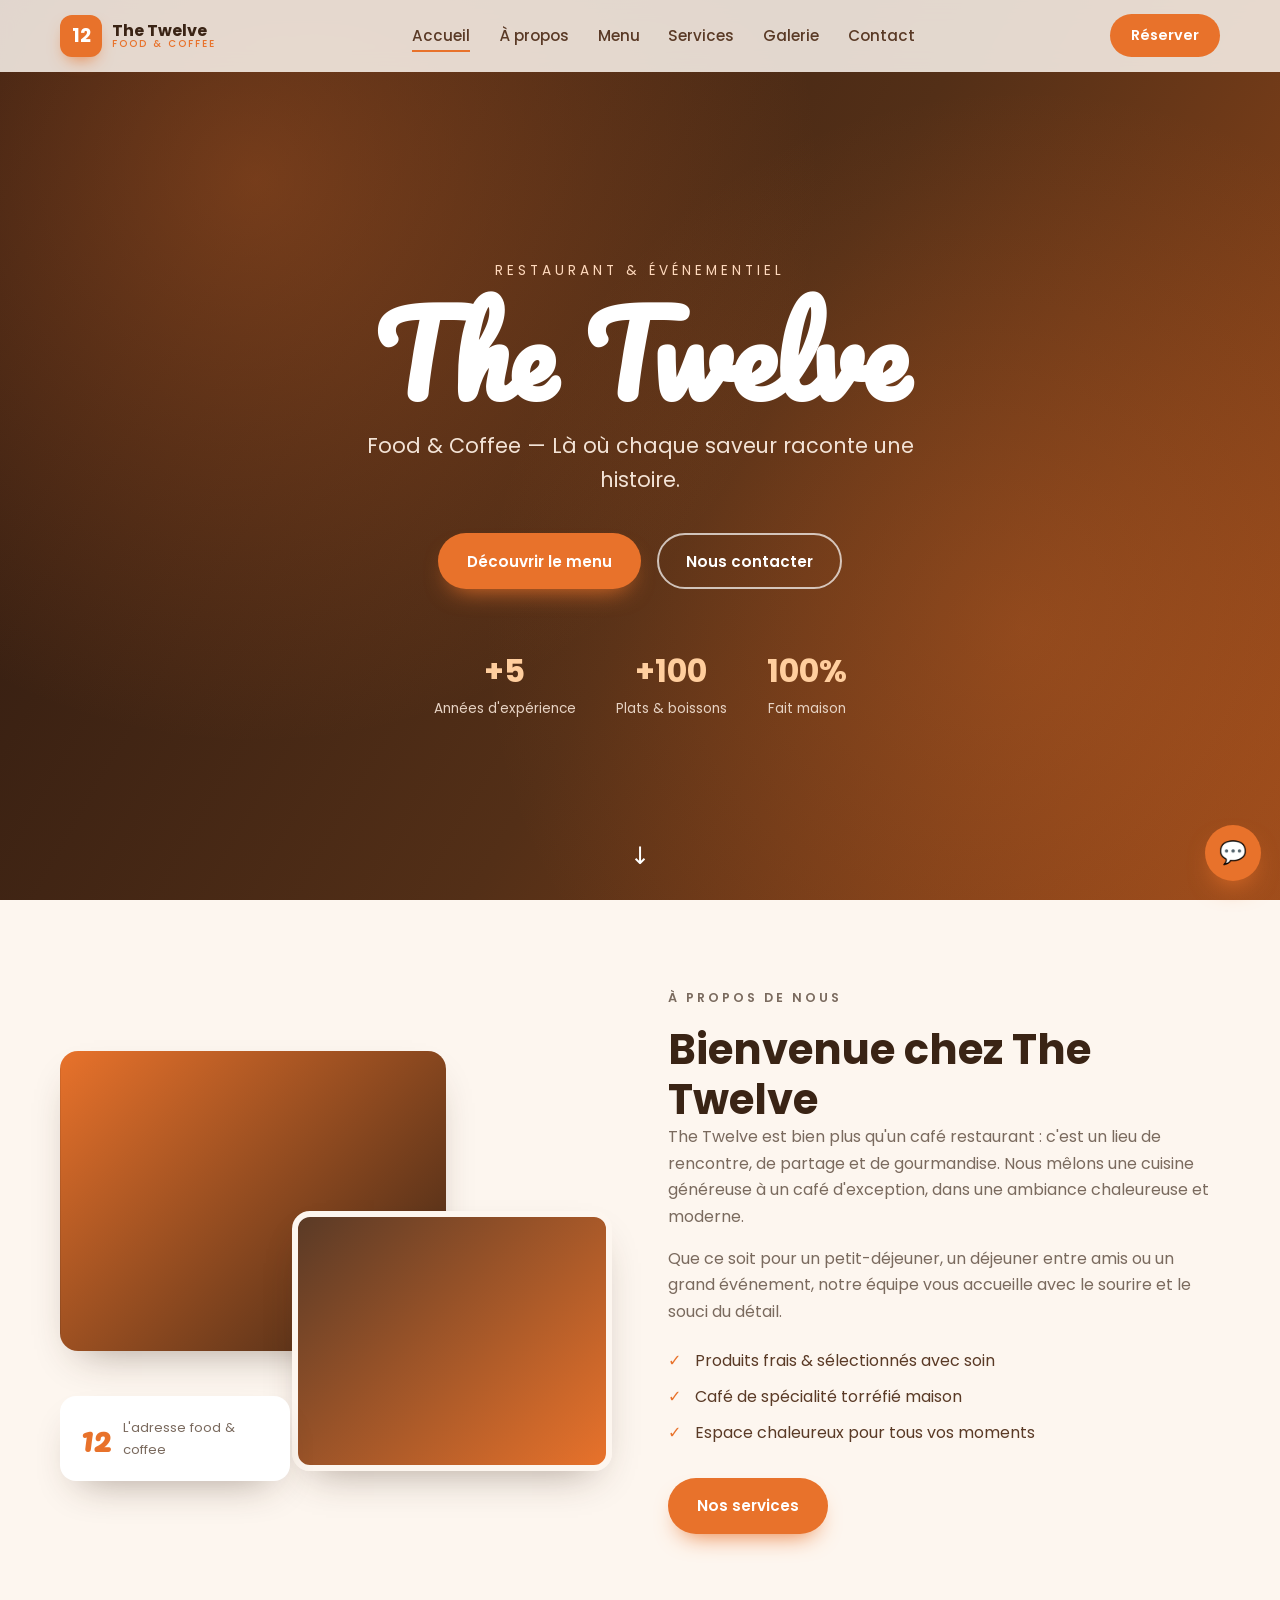
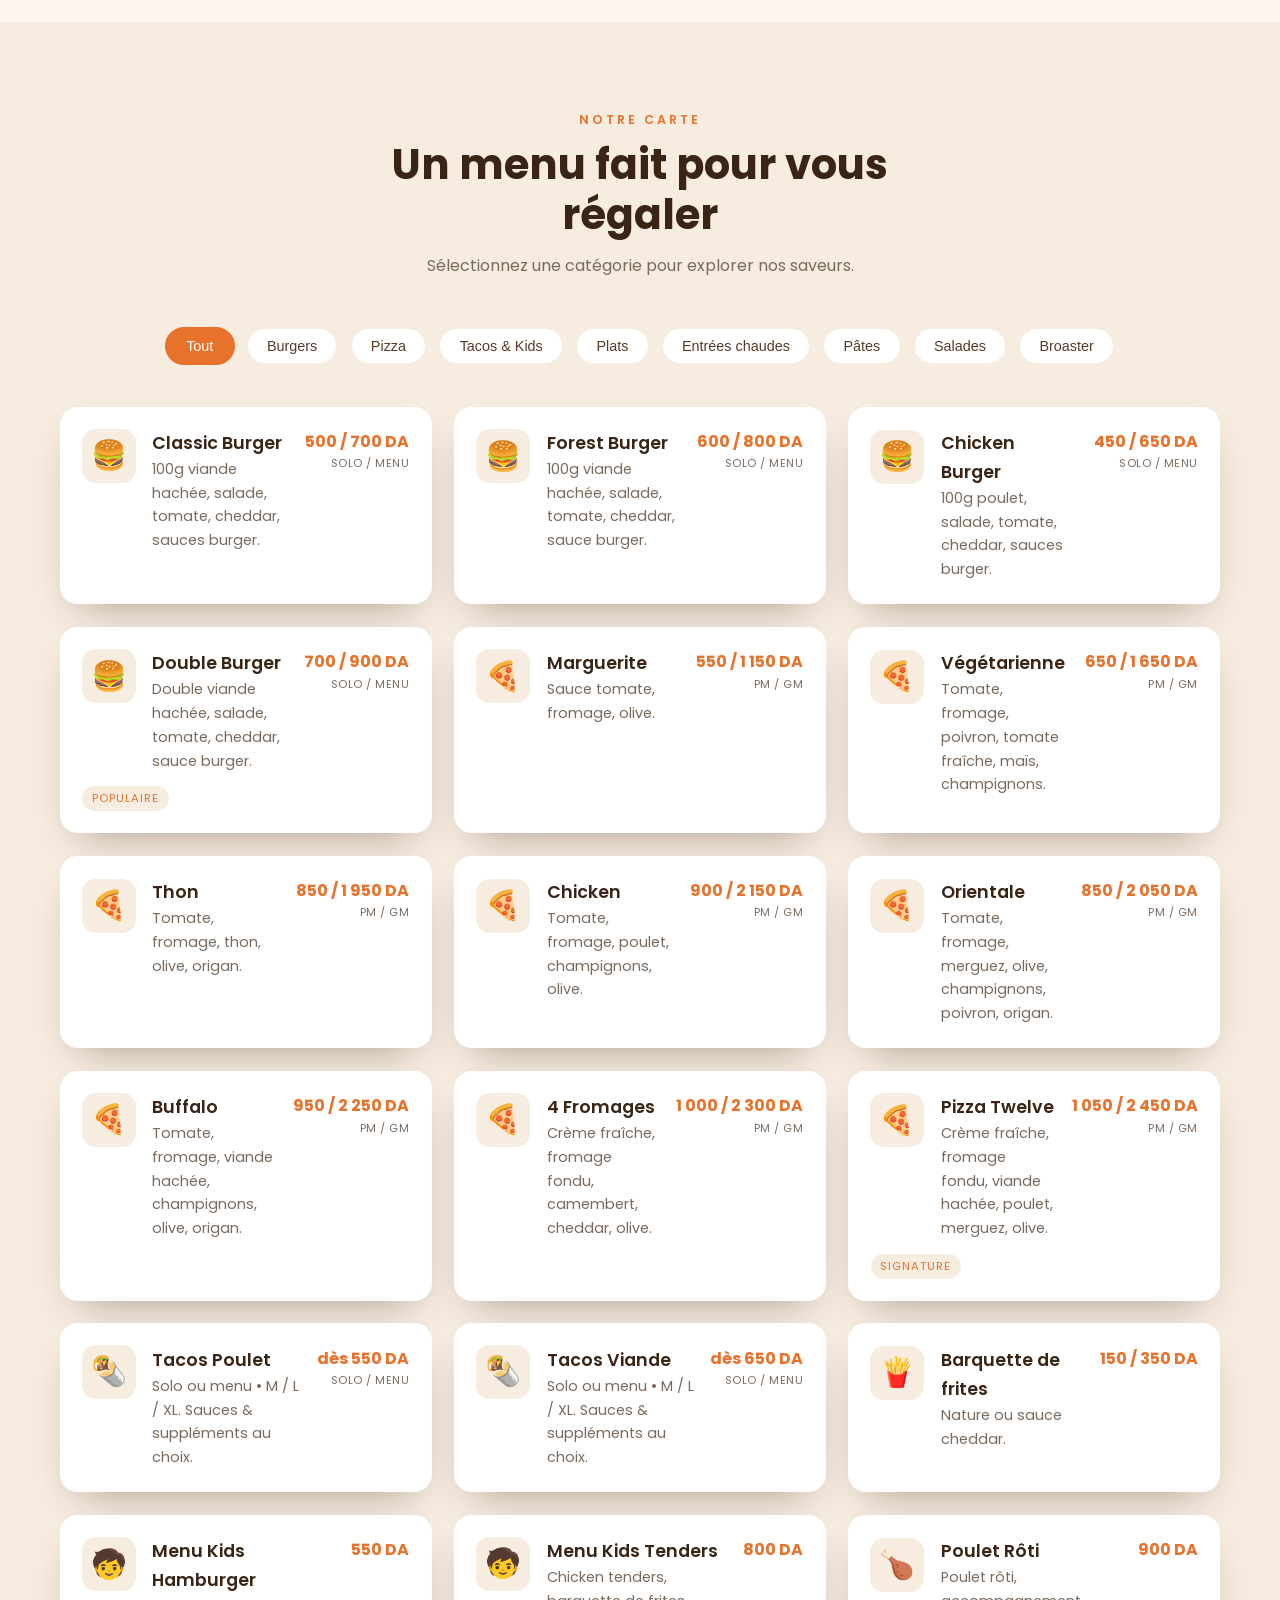
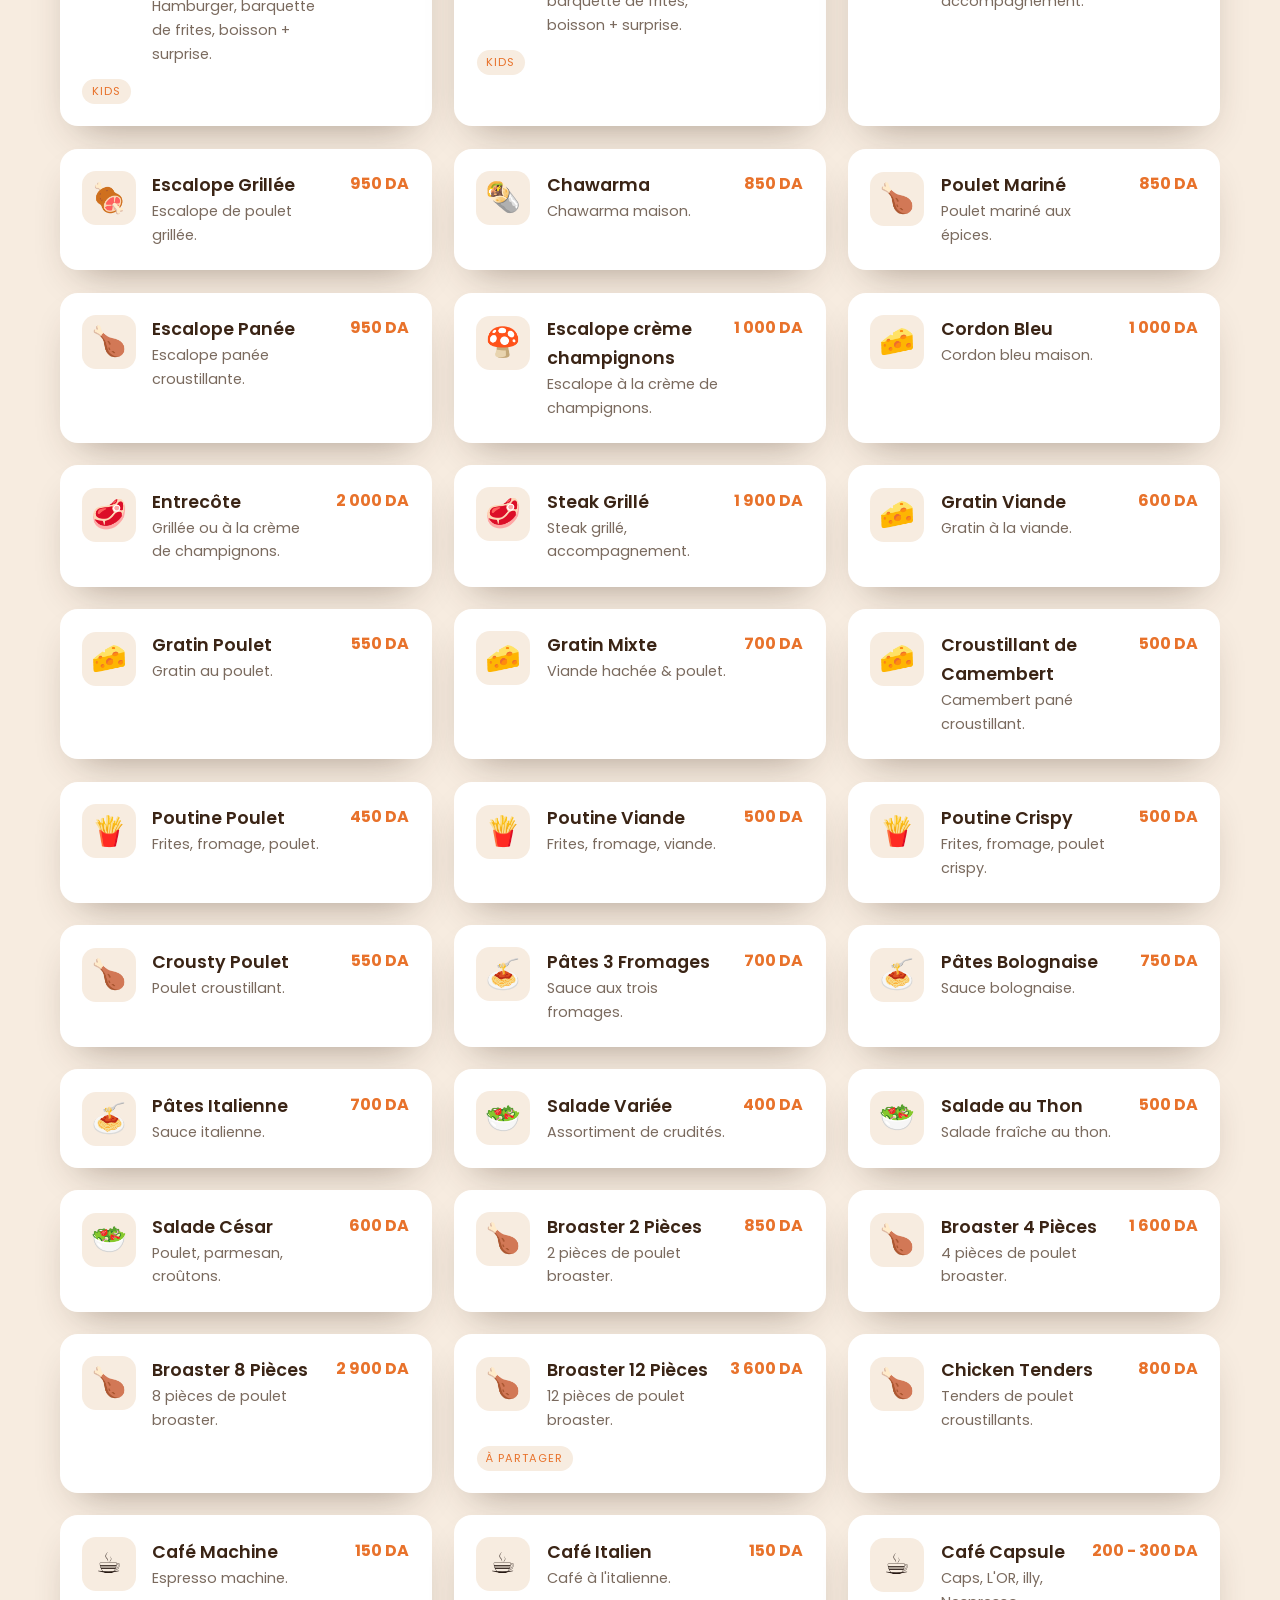
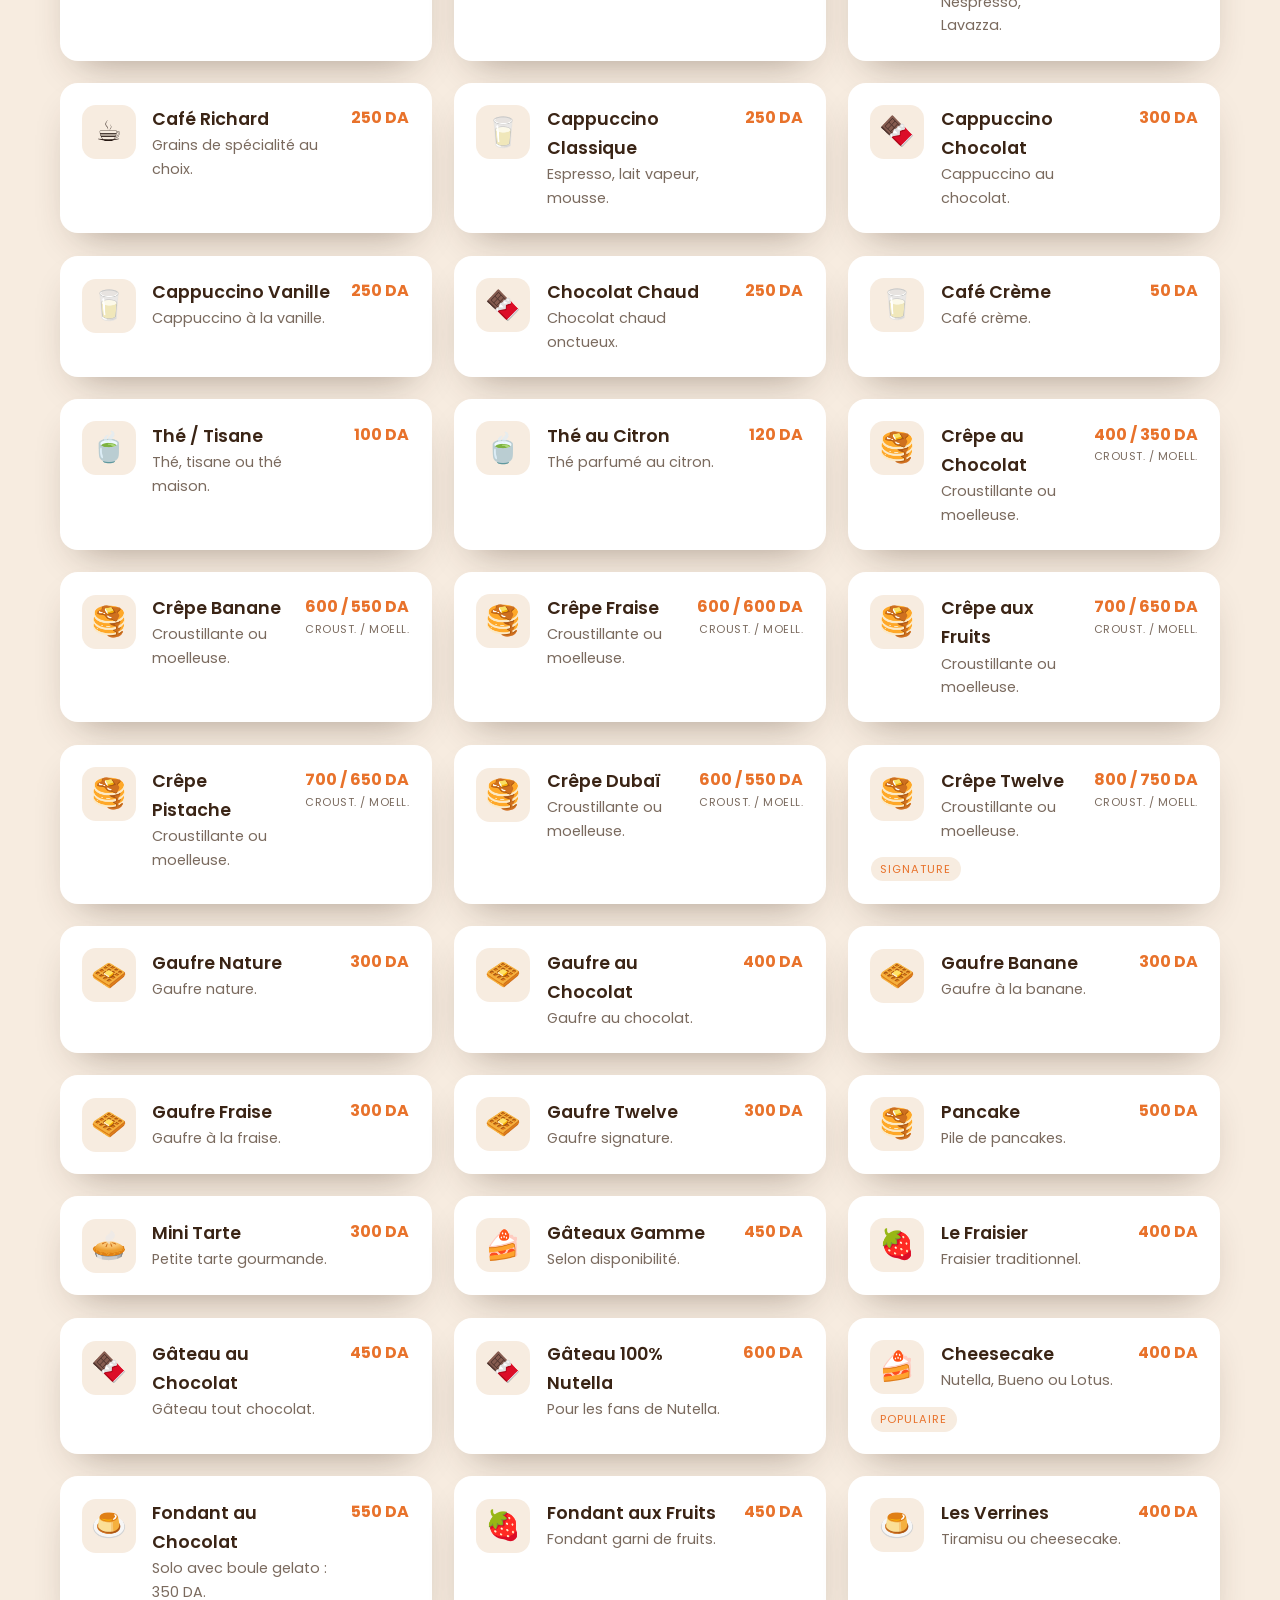
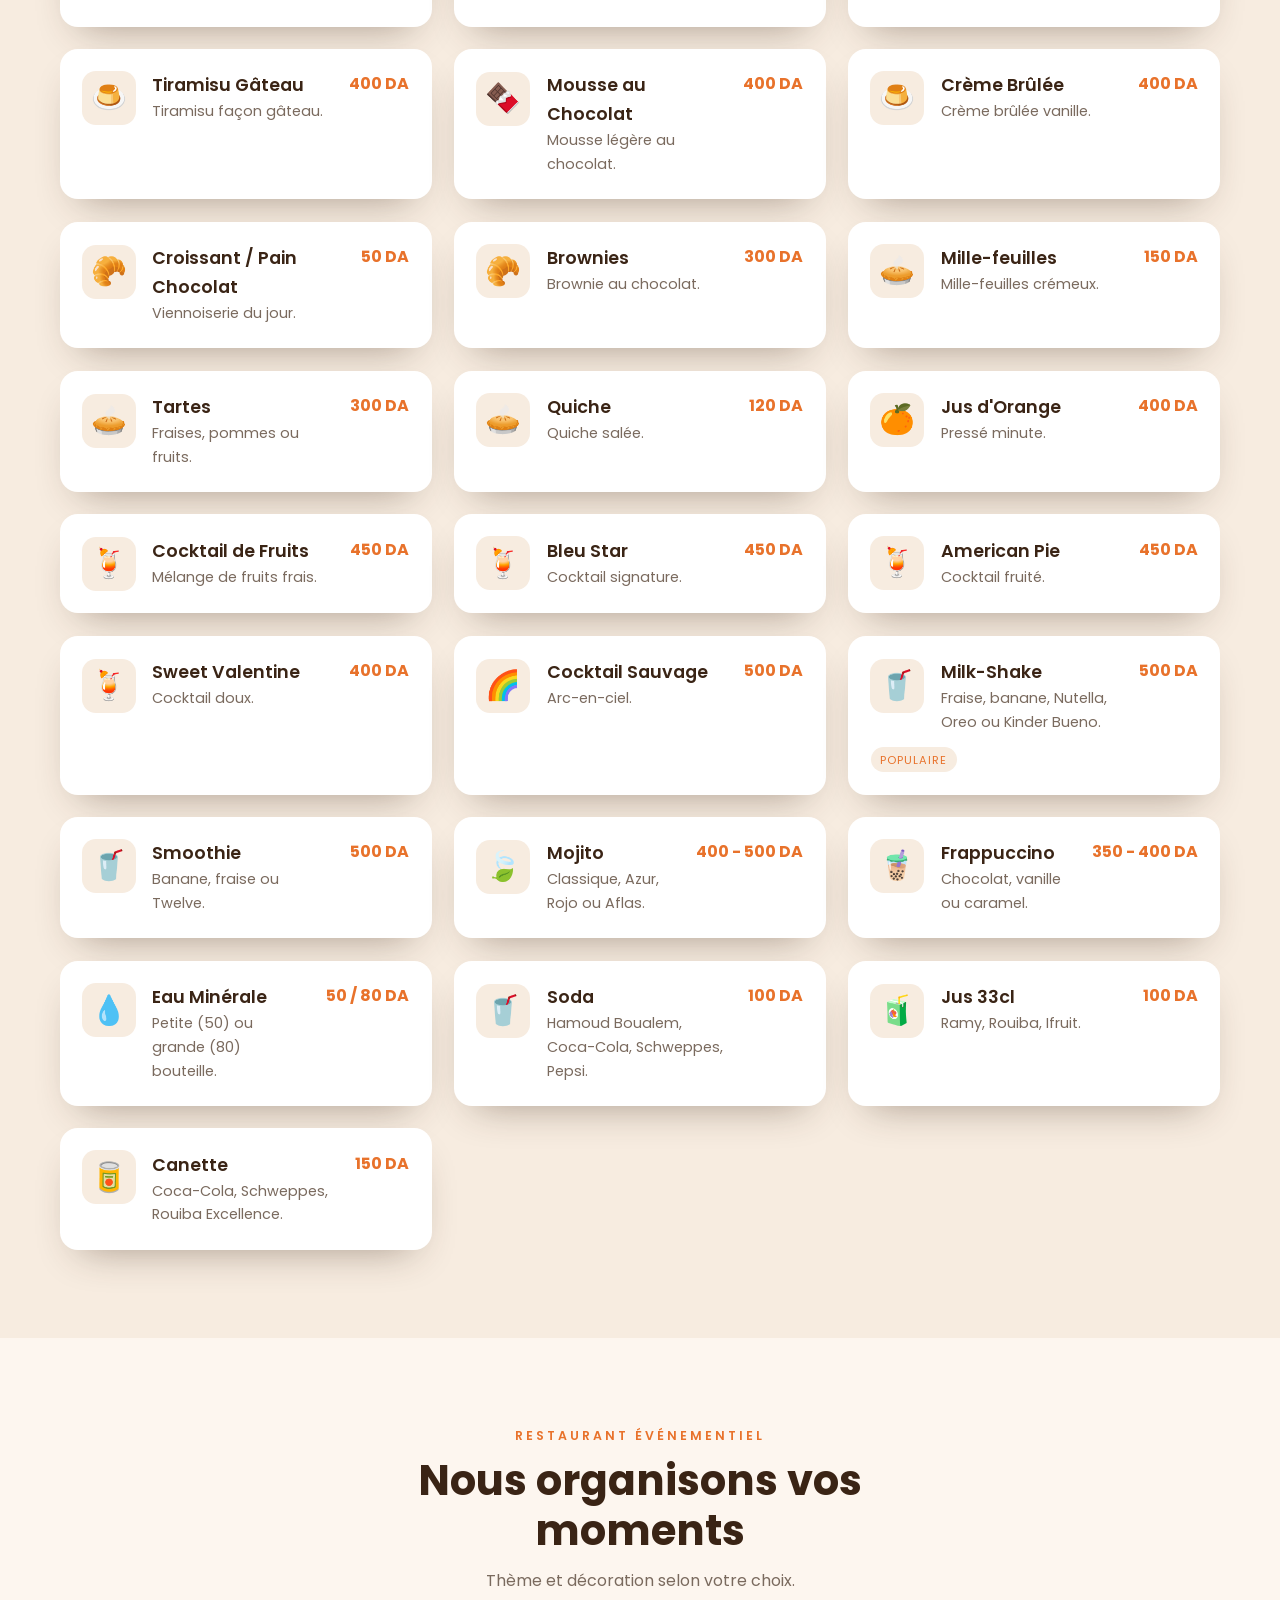
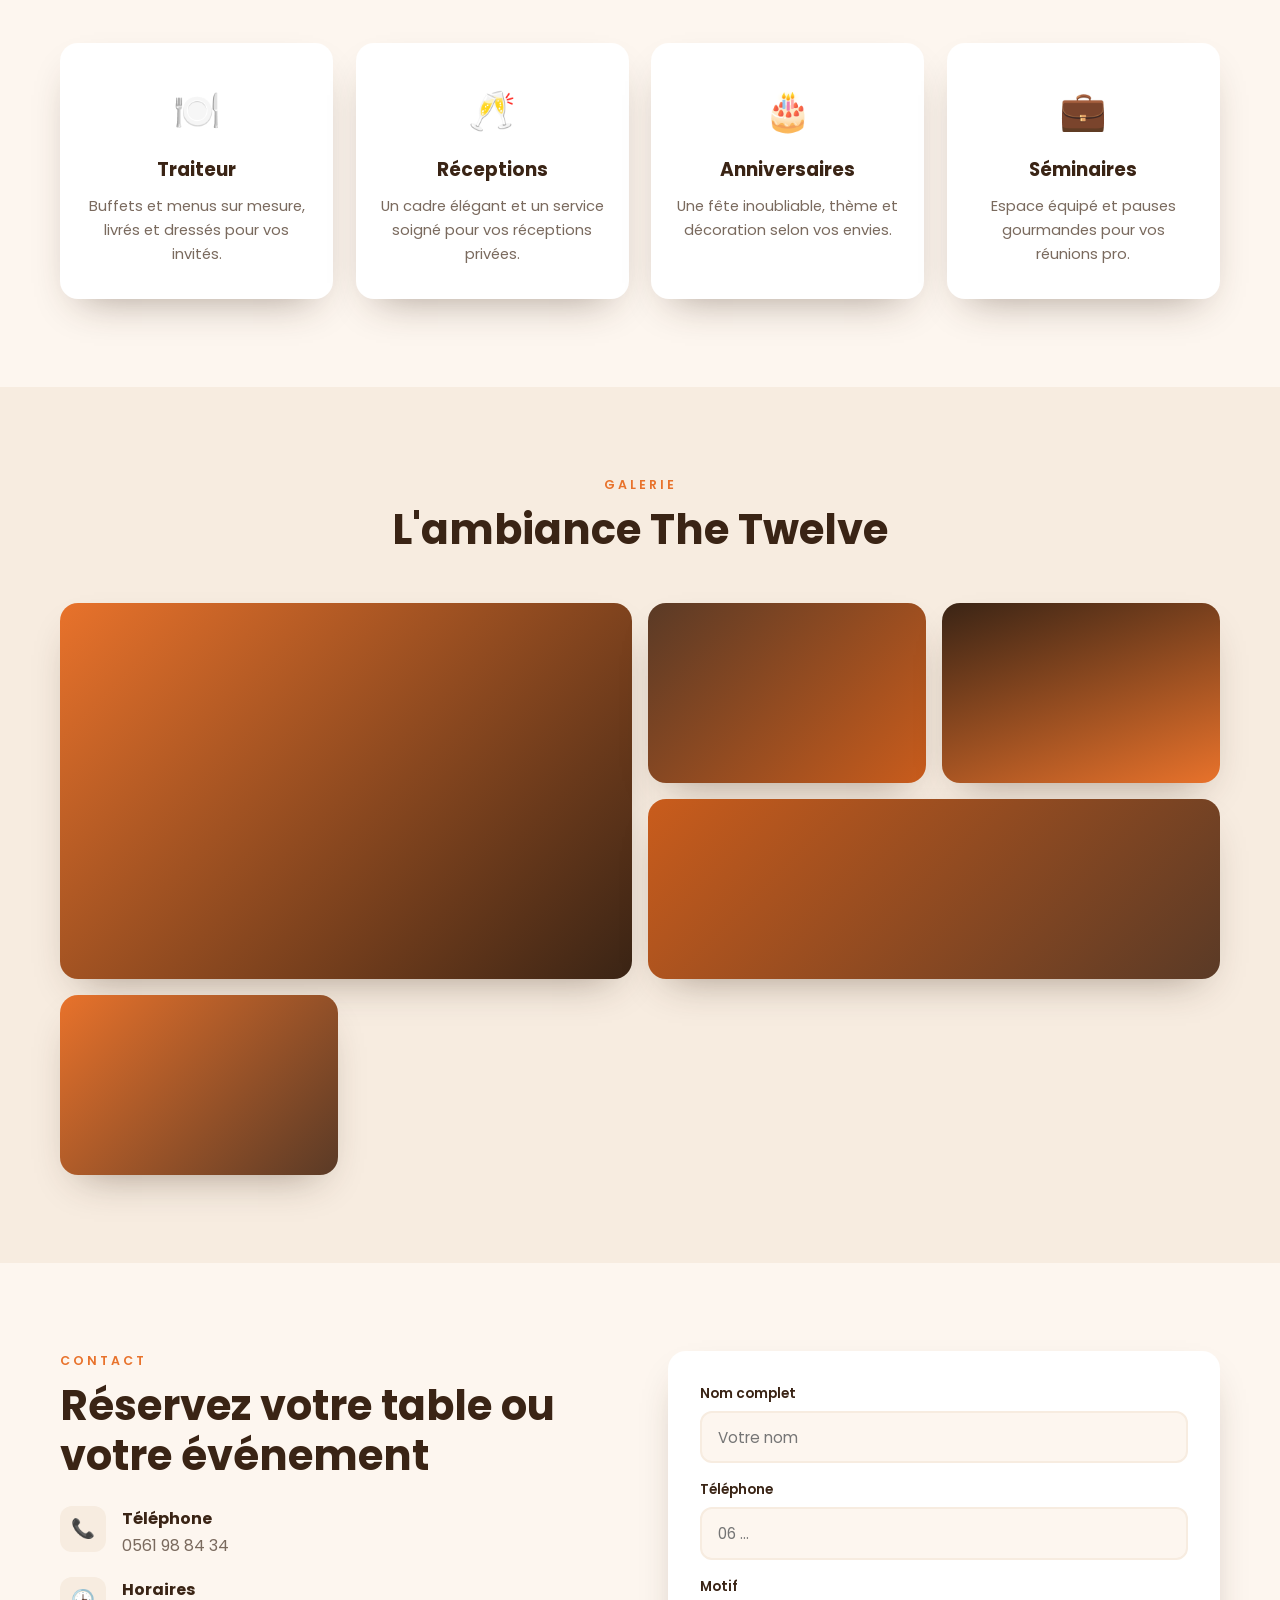
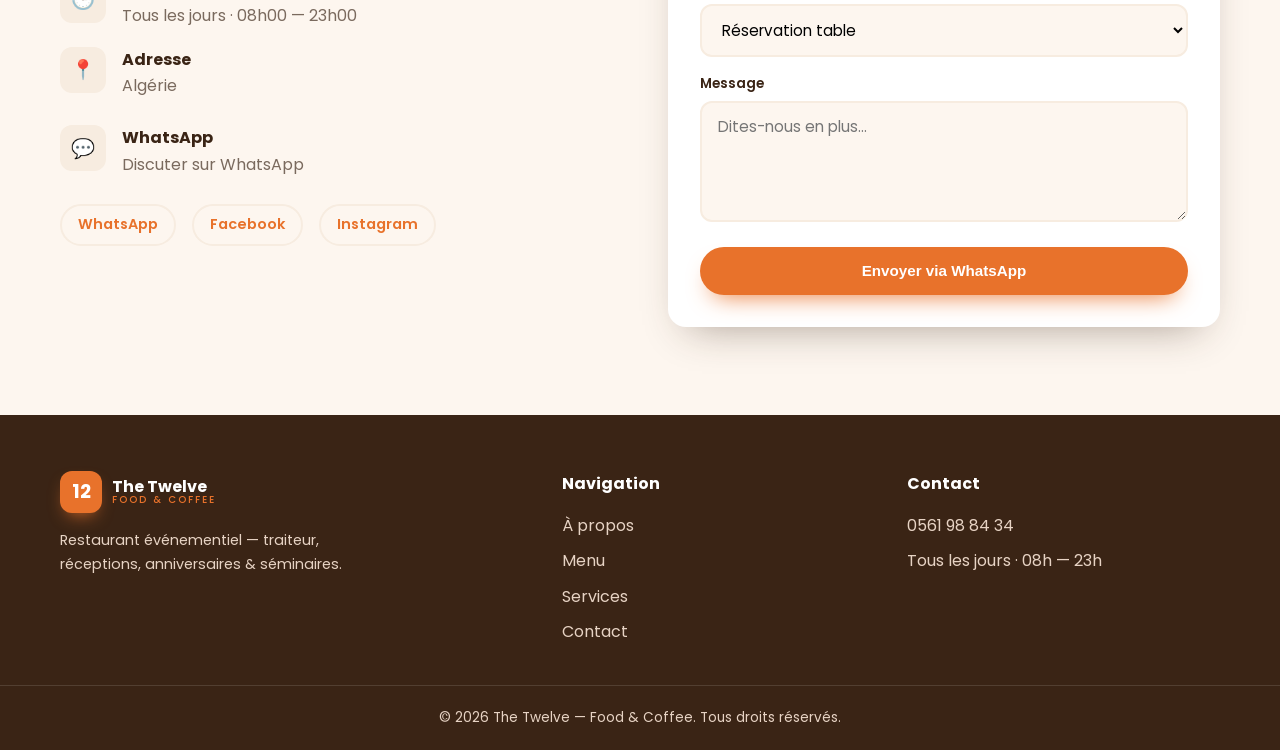
==== index.html @ d1de4dd1 "Replace placeholder menu with real The Twelve menu Full carte from menu photos: Burgers, Pizza (PM/G" ====
<!DOCTYPE html>
<html lang="fr">
<head>
  <meta charset="UTF-8" />
  <meta name="viewport" content="width=device-width, initial-scale=1.0" />
  <title>The Twelve — Food &amp; Coffee | Restaurant &amp; Événementiel</title>
  <meta name="description" content="The Twelve — Food & Coffee. Restaurant événementiel : traiteur, réceptions, anniversaires et séminaires. Réservez au 0561 98 84 34." />
  <link rel="preconnect" href="https://fonts.googleapis.com" />
  <link rel="preconnect" href="https://fonts.gstatic.com" crossorigin />
  <link href="https://fonts.googleapis.com/css2?family=Poppins:wght@300;400;500;600;700&family=Pacifico&display=swap" rel="stylesheet" />
  <link rel="stylesheet" href="styles.css" />
</head>
<body>
  <!-- ===== Header / Navigation ===== -->
  <header class="header" id="header">
    <nav class="nav container">
      <a href="#accueil" class="brand">
        <span class="brand__mark">12</span>
        <span class="brand__text">The Twelve<small>Food &amp; Coffee</small></span>
      </a>

      <ul class="nav__menu" id="navMenu">
        <li><a href="#accueil" class="nav__link">Accueil</a></li>
        <li><a href="#apropos" class="nav__link">À propos</a></li>
        <li><a href="#menu" class="nav__link">Menu</a></li>
        <li><a href="#services" class="nav__link">Services</a></li>
        <li><a href="#galerie" class="nav__link">Galerie</a></li>
        <li><a href="#contact" class="nav__link">Contact</a></li>
      </ul>

      <a href="tel:+213561988434" class="nav__cta">Réserver</a>

      <button class="nav__toggle" id="navToggle" aria-label="Ouvrir le menu">
        <span></span><span></span><span></span>
      </button>
    </nav>
  </header>

  <!-- ===== Hero ===== -->
  <section class="hero" id="accueil">
    <div class="hero__overlay"></div>
    <div class="hero__content container">
      <p class="hero__eyebrow">Restaurant &amp; Événementiel</p>
      <h1 class="hero__title">The Twelve</h1>
      <p class="hero__subtitle">Food &amp; Coffee — Là où chaque saveur raconte une histoire.</p>
      <div class="hero__actions">
        <a href="#menu" class="btn btn--primary">Découvrir le menu</a>
        <a href="#contact" class="btn btn--ghost">Nous contacter</a>
      </div>
      <ul class="hero__stats">
        <li><strong>+5</strong><span>Années d'expérience</span></li>
        <li><strong>+100</strong><span>Plats &amp; boissons</span></li>
        <li><strong>100%</strong><span>Fait maison</span></li>
      </ul>
    </div>
    <a href="#apropos" class="hero__scroll" aria-label="Défiler vers le bas">↓</a>
  </section>

  <!-- ===== About ===== -->
  <section class="about section" id="apropos">
    <div class="container about__grid">
      <div class="about__media">
        <div class="about__img about__img--1"></div>
        <div class="about__img about__img--2"></div>
        <div class="about__badge">
          <strong>12</strong>
          <span>L'adresse food &amp; coffee</span>
        </div>
      </div>
      <div class="about__text">
        <p class="section__eyebrow">À propos de nous</p>
        <h2 class="section__title">Bienvenue chez The Twelve</h2>
        <p>
          The Twelve est bien plus qu'un café restaurant : c'est un lieu de
          rencontre, de partage et de gourmandise. Nous mêlons une cuisine
          généreuse à un café d'exception, dans une ambiance chaleureuse et
          moderne.
        </p>
        <p>
          Que ce soit pour un petit-déjeuner, un déjeuner entre amis ou un grand
          événement, notre équipe vous accueille avec le sourire et le souci du
          détail.
        </p>
        <ul class="about__list">
          <li>Produits frais &amp; sélectionnés avec soin</li>
          <li>Café de spécialité torréfié maison</li>
          <li>Espace chaleureux pour tous vos moments</li>
        </ul>
        <a href="#services" class="btn btn--primary">Nos services</a>
      </div>
    </div>
  </section>

  <!-- ===== Menu ===== -->
  <section class="menu section section--alt" id="menu">
    <div class="container">
      <div class="section__head">
        <p class="section__eyebrow">Notre carte</p>
        <h2 class="section__title">Un menu fait pour vous régaler</h2>
        <p class="section__lead">Sélectionnez une catégorie pour explorer nos saveurs.</p>
      </div>

      <div class="menu__filters" id="menuFilters">
        <button class="chip is-active" data-filter="all">Tout</button>
        <button class="chip" data-filter="burgers">Burgers</button>
        <button class="chip" data-filter="pizza">Pizza</button>
        <button class="chip" data-filter="tacos">Tacos &amp; Kids</button>
        <button class="chip" data-filter="plats">Plats</button>
        <button class="chip" data-filter="entrees">Entrées chaudes</button>
        <button class="chip" data-filter="pates">Pâtes</button>
        <button class="chip" data-filter="salades">Salades</button>
        <button class="chip" data-filter="broaster">Broaster</button>
      </div>

      <div class="menu__grid" id="menuGrid"><!-- injected by script.js --></div>
    </div>
  </section>

  <!-- ===== Services / Événementiel ===== -->
  <section class="services section" id="services">
    <div class="container">
      <div class="section__head">
        <p class="section__eyebrow">Restaurant événementiel</p>
        <h2 class="section__title">Nous organisons vos moments</h2>
        <p class="section__lead">Thème et décoration selon votre choix.</p>
      </div>

      <div class="services__grid">
        <article class="service">
          <div class="service__icon">🍽️</div>
          <h3>Traiteur</h3>
          <p>Buffets et menus sur mesure, livrés et dressés pour vos invités.</p>
        </article>
        <article class="service">
          <div class="service__icon">🥂</div>
          <h3>Réceptions</h3>
          <p>Un cadre élégant et un service soigné pour vos réceptions privées.</p>
        </article>
        <article class="service">
          <div class="service__icon">🎂</div>
          <h3>Anniversaires</h3>
          <p>Une fête inoubliable, thème et décoration selon vos envies.</p>
        </article>
        <article class="service">
          <div class="service__icon">💼</div>
          <h3>Séminaires</h3>
          <p>Espace équipé et pauses gourmandes pour vos réunions pro.</p>
        </article>
      </div>
    </div>
  </section>

  <!-- ===== Gallery ===== -->
  <section class="gallery section section--alt" id="galerie">
    <div class="container">
      <div class="section__head">
        <p class="section__eyebrow">Galerie</p>
        <h2 class="section__title">L'ambiance The Twelve</h2>
      </div>
      <div class="gallery__grid">
        <div class="gallery__item gallery__item--a"></div>
        <div class="gallery__item gallery__item--b"></div>
        <div class="gallery__item gallery__item--c"></div>
        <div class="gallery__item gallery__item--d"></div>
        <div class="gallery__item gallery__item--e"></div>
      </div>
    </div>
  </section>

  <!-- ===== Contact ===== -->
  <section class="contact section" id="contact">
    <div class="container contact__grid">
      <div class="contact__info">
        <p class="section__eyebrow">Contact</p>
        <h2 class="section__title">Réservez votre table ou votre événement</h2>
        <ul class="contact__list">
          <li>
            <span class="contact__ic">📞</span>
            <div><strong>Téléphone</strong><a href="tel:+213561988434">0561 98 84 34</a></div>
          </li>
          <li>
            <span class="contact__ic">🕒</span>
            <div><strong>Horaires</strong><span>Tous les jours · 08h00 — 23h00</span></div>
          </li>
          <li>
            <span class="contact__ic">📍</span>
            <div><strong>Adresse</strong><span>Algérie</span></div>
          </li>
        </ul>
        <ul class="contact__list">
          <li>
            <span class="contact__ic">💬</span>
            <div><strong>WhatsApp</strong><a href="https://wa.me/213561988434" target="_blank" rel="noopener">Discuter sur WhatsApp</a></div>
          </li>
        </ul>
        <div class="contact__socials">
          <a href="https://wa.me/213561988434" target="_blank" rel="noopener" aria-label="WhatsApp">WhatsApp</a>
          <a href="#" aria-label="Facebook">Facebook</a>
          <a href="#" aria-label="Instagram">Instagram</a>
        </div>
      </div>

      <form class="contact__form" id="contactForm" novalidate>
        <div class="field">
          <label for="name">Nom complet</label>
          <input type="text" id="name" name="name" placeholder="Votre nom" required />
        </div>
        <div class="field">
          <label for="phone">Téléphone</label>
          <input type="tel" id="phone" name="phone" placeholder="06 ..." required />
        </div>
        <div class="field">
          <label for="reason">Motif</label>
          <select id="reason" name="reason">
            <option>Réservation table</option>
            <option>Traiteur</option>
            <option>Réception</option>
            <option>Anniversaire</option>
            <option>Séminaire</option>
          </select>
        </div>
        <div class="field">
          <label for="message">Message</label>
          <textarea id="message" name="message" rows="4" placeholder="Dites-nous en plus..."></textarea>
        </div>
        <button type="submit" class="btn btn--primary btn--block">Envoyer via WhatsApp</button>
        <p class="form__note" id="formNote" hidden>Ouverture de WhatsApp… envoyez le message pour finaliser votre demande. ✅</p>
      </form>
    </div>
  </section>

  <!-- ===== Footer ===== -->
  <footer class="footer">
    <div class="container footer__grid">
      <div>
        <a href="#accueil" class="brand brand--light">
          <span class="brand__mark">12</span>
          <span class="brand__text">The Twelve<small>Food &amp; Coffee</small></span>
        </a>
        <p class="footer__about">Restaurant événementiel — traiteur, réceptions, anniversaires &amp; séminaires.</p>
      </div>
      <div>
        <h4>Navigation</h4>
        <ul>
          <li><a href="#apropos">À propos</a></li>
          <li><a href="#menu">Menu</a></li>
          <li><a href="#services">Services</a></li>
          <li><a href="#contact">Contact</a></li>
        </ul>
      </div>
      <div>
        <h4>Contact</h4>
        <ul>
          <li><a href="tel:+213561988434">0561 98 84 34</a></li>
          <li>Tous les jours · 08h — 23h</li>
        </ul>
      </div>
    </div>
    <div class="footer__bottom">
      <p>© <span id="year"></span> The Twelve — Food &amp; Coffee. Tous droits réservés.</p>
    </div>
  </footer>

  <a href="https://wa.me/213561988434" target="_blank" rel="noopener" class="fab" aria-label="Contacter The Twelve sur WhatsApp">💬</a>

  <script src="script.js"></script>
</body>
</html>
---- styles.css ----
/* ===== Design tokens ===== */
:root {
  --orange: #e8722b;
  --orange-dark: #c95c1c;
  --coffee: #3a2415;
  --coffee-soft: #5a3a26;
  --cream: #fdf6ef;
  --cream-2: #f7ece0;
  --ink: #271913;
  --muted: #7a6a5e;
  --white: #ffffff;
  --shadow: 0 18px 40px -20px rgba(58, 36, 21, 0.45);
  --radius: 18px;
  --max: 1160px;
  --font: "Poppins", system-ui, sans-serif;
  --display: "Pacifico", cursive;
}

* { margin: 0; padding: 0; box-sizing: border-box; }

html { scroll-behavior: smooth; scroll-padding-top: 78px; }

body {
  font-family: var(--font);
  color: var(--ink);
  background: var(--cream);
  line-height: 1.65;
  -webkit-font-smoothing: antialiased;
}

img { max-width: 100%; display: block; }
a { text-decoration: none; color: inherit; }
ul { list-style: none; }

.container { width: min(100% - 2.4rem, var(--max)); margin-inline: auto; }

.section { padding: 5.5rem 0; }
.section--alt { background: var(--cream-2); }

.section__head { text-align: center; max-width: 640px; margin: 0 auto 3rem; }
.section__eyebrow {
  text-transform: uppercase;
  letter-spacing: 3px;
  font-size: .78rem;
  font-weight: 600;
  color: var(--orange);
  margin-bottom: .6rem;
}
.section__title { font-size: clamp(1.7rem, 4vw, 2.6rem); color: var(--coffee); line-height: 1.2; }
.section__lead { color: var(--muted); margin-top: .8rem; }

/* ===== Buttons ===== */
.btn {
  display: inline-flex; align-items: center; justify-content: center;
  gap: .5rem; padding: .85rem 1.7rem; border-radius: 999px;
  font-weight: 600; font-size: .95rem; cursor: pointer;
  border: 2px solid transparent; transition: .25s ease;
}
.btn--primary { background: var(--orange); color: #fff; box-shadow: 0 12px 24px -12px var(--orange); }
.btn--primary:hover { background: var(--orange-dark); transform: translateY(-2px); }
.btn--ghost { border-color: rgba(255,255,255,.7); color: #fff; }
.btn--ghost:hover { background: rgba(255,255,255,.15); }
.btn--block { width: 100%; }

/* ===== Brand ===== */
.brand { display: inline-flex; align-items: center; gap: .65rem; font-weight: 700; }
.brand__mark {
  width: 42px; height: 42px; border-radius: 12px;
  background: var(--orange); color: #fff;
  display: grid; place-items: center; font-size: 1.2rem; font-weight: 700;
  box-shadow: 0 8px 18px -8px var(--orange);
}
.brand__text { display: flex; flex-direction: column; line-height: 1; color: var(--coffee); }
.brand__text small { font-size: .62rem; font-weight: 500; letter-spacing: 2px; text-transform: uppercase; color: var(--orange); }
.brand--light .brand__text { color: #fff; }

/* ===== Header ===== */
.header {
  position: fixed; inset: 0 0 auto 0; z-index: 100;
  background: rgba(253, 246, 239, .85);
  backdrop-filter: blur(10px);
  transition: box-shadow .3s, padding .3s;
}
.header.is-scrolled { box-shadow: 0 6px 24px -16px rgba(0,0,0,.4); }
.nav { display: flex; align-items: center; justify-content: space-between; padding: .9rem 0; }
.nav__menu { display: flex; gap: 1.8rem; }
.nav__link { font-weight: 500; font-size: .95rem; color: var(--coffee-soft); position: relative; padding: .25rem 0; }
.nav__link::after {
  content: ""; position: absolute; left: 0; bottom: -2px; width: 0; height: 2px;
  background: var(--orange); transition: width .25s;
}
.nav__link:hover::after, .nav__link.is-active::after { width: 100%; }
.nav__cta {
  background: var(--orange); color: #fff; padding: .6rem 1.3rem; border-radius: 999px;
  font-weight: 600; font-size: .9rem; transition: .25s;
}
.nav__cta:hover { background: var(--orange-dark); transform: translateY(-2px); }
.nav__toggle { display: none; background: none; border: 0; cursor: pointer; flex-direction: column; gap: 5px; padding: 6px; }
.nav__toggle span { width: 26px; height: 2.5px; background: var(--coffee); border-radius: 2px; transition: .3s; }

/* ===== Hero ===== */
.hero {
  position: relative; min-height: 100vh; display: grid; align-items: center;
  color: #fff; text-align: center;
  background: linear-gradient(120deg, #2a1810 0%, #532f17 55%, var(--orange-dark) 130%);
  overflow: hidden;
}
.hero__overlay {
  position: absolute; inset: 0;
  background:
    radial-gradient(circle at 20% 20%, rgba(232,114,43,.35), transparent 45%),
    radial-gradient(circle at 80% 70%, rgba(232,114,43,.25), transparent 45%);
}
.hero__content { position: relative; padding-top: 5rem; }
.hero__eyebrow { text-transform: uppercase; letter-spacing: 4px; font-size: .85rem; color: #ffd9bd; margin-bottom: 1rem; }
.hero__title { font-family: var(--display); font-size: clamp(3rem, 11vw, 7rem); line-height: 1; }
.hero__subtitle { font-size: clamp(1rem, 2.5vw, 1.3rem); margin: 1.2rem auto 2.2rem; max-width: 600px; color: #f3e3d6; }
.hero__actions { display: flex; gap: 1rem; justify-content: center; flex-wrap: wrap; }
.hero__stats { display: flex; gap: 2.5rem; justify-content: center; flex-wrap: wrap; margin-top: 3.5rem; }
.hero__stats li { display: flex; flex-direction: column; }
.hero__stats strong { font-size: 2rem; color: #ffce9e; }
.hero__stats span { font-size: .85rem; color: #e7d3c4; }
.hero__scroll {
  position: absolute; bottom: 1.5rem; left: 50%; transform: translateX(-50%);
  font-size: 1.5rem; color: #fff; animation: bob 1.8s infinite;
}
@keyframes bob { 0%,100%{ transform: translate(-50%,0);} 50%{ transform: translate(-50%,8px);} }

/* ===== About ===== */
.about__grid { display: grid; grid-template-columns: 1fr 1fr; gap: 3.5rem; align-items: center; }
.about__media { position: relative; min-height: 420px; }
.about__img { position: absolute; border-radius: var(--radius); box-shadow: var(--shadow); background-size: cover; background-position: center; }
.about__img--1 {
  width: 70%; height: 300px; top: 0; left: 0;
  background-image: linear-gradient(135deg,#e8722b,#3a2415);
}
.about__img--2 {
  width: 58%; height: 260px; bottom: 0; right: 0; border: 6px solid var(--cream);
  background-image: linear-gradient(135deg,#5a3a26,#e8722b);
}
.about__badge {
  position: absolute; bottom: -10px; left: 0; background: #fff; padding: 1rem 1.3rem;
  border-radius: 16px; box-shadow: var(--shadow); display: flex; align-items: center; gap: .75rem; max-width: 230px;
}
.about__badge strong { font-size: 2rem; color: var(--orange); font-family: var(--display); }
.about__badge span { font-size: .82rem; color: var(--muted); }
.about__text p { color: var(--muted); margin-bottom: 1rem; }
.about__list { margin: 1.4rem 0 2rem; }
.about__list li { position: relative; padding-left: 1.7rem; margin-bottom: .6rem; color: var(--coffee-soft); }
.about__list li::before { content: "✓"; position: absolute; left: 0; color: var(--orange); font-weight: 700; }

/* ===== Menu ===== */
.menu__filters { display: flex; gap: .7rem; justify-content: center; flex-wrap: wrap; margin-bottom: 2.6rem; }
.chip {
  border: 2px solid var(--cream-2); background: #fff; color: var(--coffee-soft);
  padding: .55rem 1.2rem; border-radius: 999px; cursor: pointer; font-weight: 500; font-size: .9rem;
  transition: .2s;
}
.chip:hover { border-color: var(--orange); color: var(--orange); }
.chip.is-active { background: var(--orange); border-color: var(--orange); color: #fff; }

.menu__grid { display: grid; grid-template-columns: repeat(auto-fill, minmax(280px, 1fr)); gap: 1.4rem; }
.dish {
  background: #fff; border-radius: var(--radius); padding: 1.4rem; box-shadow: var(--shadow);
  display: flex; flex-direction: column; gap: .5rem; transition: transform .25s; animation: fadeUp .4s ease both;
}
.dish:hover { transform: translateY(-6px); }
.dish__top { display: flex; align-items: flex-start; justify-content: space-between; gap: 1rem; }
.dish__emoji {
  font-size: 1.8rem; width: 54px; height: 54px; border-radius: 14px;
  background: var(--cream-2); display: grid; place-items: center; flex-shrink: 0;
}
.dish__body { flex: 1; }
.dish__name { font-size: 1.1rem; color: var(--coffee); font-weight: 600; }
.dish__pricing { display: flex; flex-direction: column; align-items: flex-end; text-align: right; }
.dish__price { color: var(--orange); font-weight: 700; white-space: nowrap; }
.dish__pnote { font-size: .68rem; color: var(--muted); white-space: nowrap; text-transform: uppercase; letter-spacing: .5px; }
.dish__desc { color: var(--muted); font-size: .9rem; }
.dish__tag {
  align-self: flex-start; margin-top: .3rem; font-size: .7rem; text-transform: uppercase;
  letter-spacing: 1px; color: var(--orange); background: var(--cream-2); padding: .2rem .6rem; border-radius: 999px;
}
@keyframes fadeUp { from { opacity: 0; transform: translateY(14px);} to { opacity: 1; transform: none; } }

/* ===== Services ===== */
.services__grid { display: grid; grid-template-columns: repeat(auto-fit, minmax(220px, 1fr)); gap: 1.4rem; }
.service {
  background: #fff; border-radius: var(--radius); padding: 2rem 1.5rem; text-align: center;
  box-shadow: var(--shadow); transition: .25s; border-top: 4px solid transparent;
}
.service:hover { transform: translateY(-6px); border-top-color: var(--orange); }
.service__icon { font-size: 2.4rem; margin-bottom: .8rem; }
.service h3 { color: var(--coffee); margin-bottom: .5rem; }
.service p { color: var(--muted); font-size: .92rem; }

/* ===== Gallery ===== */
.gallery__grid {
  display: grid; grid-template-columns: repeat(4, 1fr); grid-auto-rows: 180px; gap: 1rem;
}
.gallery__item { border-radius: var(--radius); background-size: cover; background-position: center; box-shadow: var(--shadow); transition: .3s; }
.gallery__item:hover { transform: scale(1.02); filter: brightness(1.05); }
.gallery__item--a { grid-column: span 2; grid-row: span 2; background-image: linear-gradient(135deg,#e8722b,#3a2415); }
.gallery__item--b { background-image: linear-gradient(135deg,#5a3a26,#c95c1c); }
.gallery__item--c { background-image: linear-gradient(160deg,#3a2415,#e8722b); }
.gallery__item--d { grid-column: span 2; background-image: linear-gradient(135deg,#c95c1c,#5a3a26); }
.gallery__item--e { background-image: linear-gradient(135deg,#e8722b,#5a3a26); }

/* ===== Contact ===== */
.contact__grid { display: grid; grid-template-columns: 1fr 1fr; gap: 3.5rem; align-items: start; }
.contact__list { margin: 1.6rem 0; display: grid; gap: 1.1rem; }
.contact__list li { display: flex; gap: 1rem; align-items: flex-start; }
.contact__ic {
  width: 46px; height: 46px; border-radius: 12px; background: var(--cream-2);
  display: grid; place-items: center; font-size: 1.2rem; flex-shrink: 0;
}
.contact__list strong { display: block; color: var(--coffee); }
.contact__list a, .contact__list span { color: var(--muted); }
.contact__socials { display: flex; gap: 1rem; }
.contact__socials a {
  font-weight: 600; font-size: .9rem; color: var(--orange);
  border: 2px solid var(--cream-2); padding: .45rem 1rem; border-radius: 999px; transition: .2s;
}
.contact__socials a:hover { background: var(--orange); color: #fff; border-color: var(--orange); }

.contact__form { background: #fff; padding: 2rem; border-radius: var(--radius); box-shadow: var(--shadow); display: grid; gap: 1rem; }
.field label { display: block; font-size: .85rem; font-weight: 600; color: var(--coffee); margin-bottom: .35rem; }
.field input, .field select, .field textarea {
  width: 100%; padding: .8rem 1rem; border: 2px solid var(--cream-2); border-radius: 12px;
  font-family: inherit; font-size: .95rem; background: var(--cream); transition: .2s;
}
.field input:focus, .field select:focus, .field textarea:focus { outline: none; border-color: var(--orange); background: #fff; }
.form__note { color: #2e7d32; font-weight: 600; text-align: center; }

/* ===== Footer ===== */
.footer { background: var(--coffee); color: #e7d3c4; padding: 3.5rem 0 0; }
.footer__grid { display: grid; grid-template-columns: 1.5fr 1fr 1fr; gap: 2rem; padding-bottom: 2.5rem; }
.footer__about { margin-top: 1rem; font-size: .9rem; max-width: 320px; }
.footer h4 { color: #fff; margin-bottom: 1rem; font-size: 1rem; }
.footer ul { display: grid; gap: .55rem; }
.footer a:hover { color: var(--orange); }
.footer__bottom { border-top: 1px solid rgba(255,255,255,.12); text-align: center; padding: 1.3rem 0; font-size: .85rem; }

/* ===== Floating call button ===== */
.fab {
  position: fixed; right: 1.2rem; bottom: 1.2rem; z-index: 90;
  width: 56px; height: 56px; border-radius: 50%; background: var(--orange); color: #fff;
  display: grid; place-items: center; font-size: 1.4rem; box-shadow: 0 12px 26px -10px var(--orange);
  animation: pulse 2.2s infinite;
}
@keyframes pulse { 0%{ box-shadow: 0 0 0 0 rgba(232,114,43,.5);} 70%{ box-shadow: 0 0 0 16px rgba(232,114,43,0);} 100%{ box-shadow: 0 0 0 0 rgba(232,114,43,0);} }

/* ===== Reveal on scroll ===== */
.reveal { opacity: 0; transform: translateY(28px); transition: opacity .6s ease, transform .6s ease; }
.reveal.is-visible { opacity: 1; transform: none; }

/* ===== Responsive ===== */
@media (max-width: 860px) {
  .about__grid, .contact__grid { grid-template-columns: 1fr; }
  .about__media { min-height: 360px; }
  .footer__grid { grid-template-columns: 1fr 1fr; }
  .gallery__grid { grid-template-columns: repeat(2, 1fr); }

  .nav__toggle { display: flex; }
  .nav__cta { display: none; }
  .nav__menu {
    position: fixed; inset: 64px 0 auto 0; background: var(--cream);
    flex-direction: column; gap: 0; padding: 1rem 1.5rem 1.5rem;
    box-shadow: var(--shadow); transform: translateY(-130%); transition: transform .35s; z-index: 99;
  }
  .nav__menu.is-open { transform: translateY(0); }
  .nav__menu li { border-bottom: 1px solid var(--cream-2); }
  .nav__link { display: block; padding: .9rem 0; }
  .nav__toggle.is-open span:nth-child(1) { transform: translateY(7.5px) rotate(45deg); }
  .nav__toggle.is-open span:nth-child(2) { opacity: 0; }
  .nav__toggle.is-open span:nth-child(3) { transform: translateY(-7.5px) rotate(-45deg); }
}
@media (max-width: 520px) {
  .footer__grid { grid-template-columns: 1fr; }
  .gallery__item--a, .gallery__item--d { grid-column: span 2; grid-row: auto; }
  .hero__stats { gap: 1.5rem; }
}
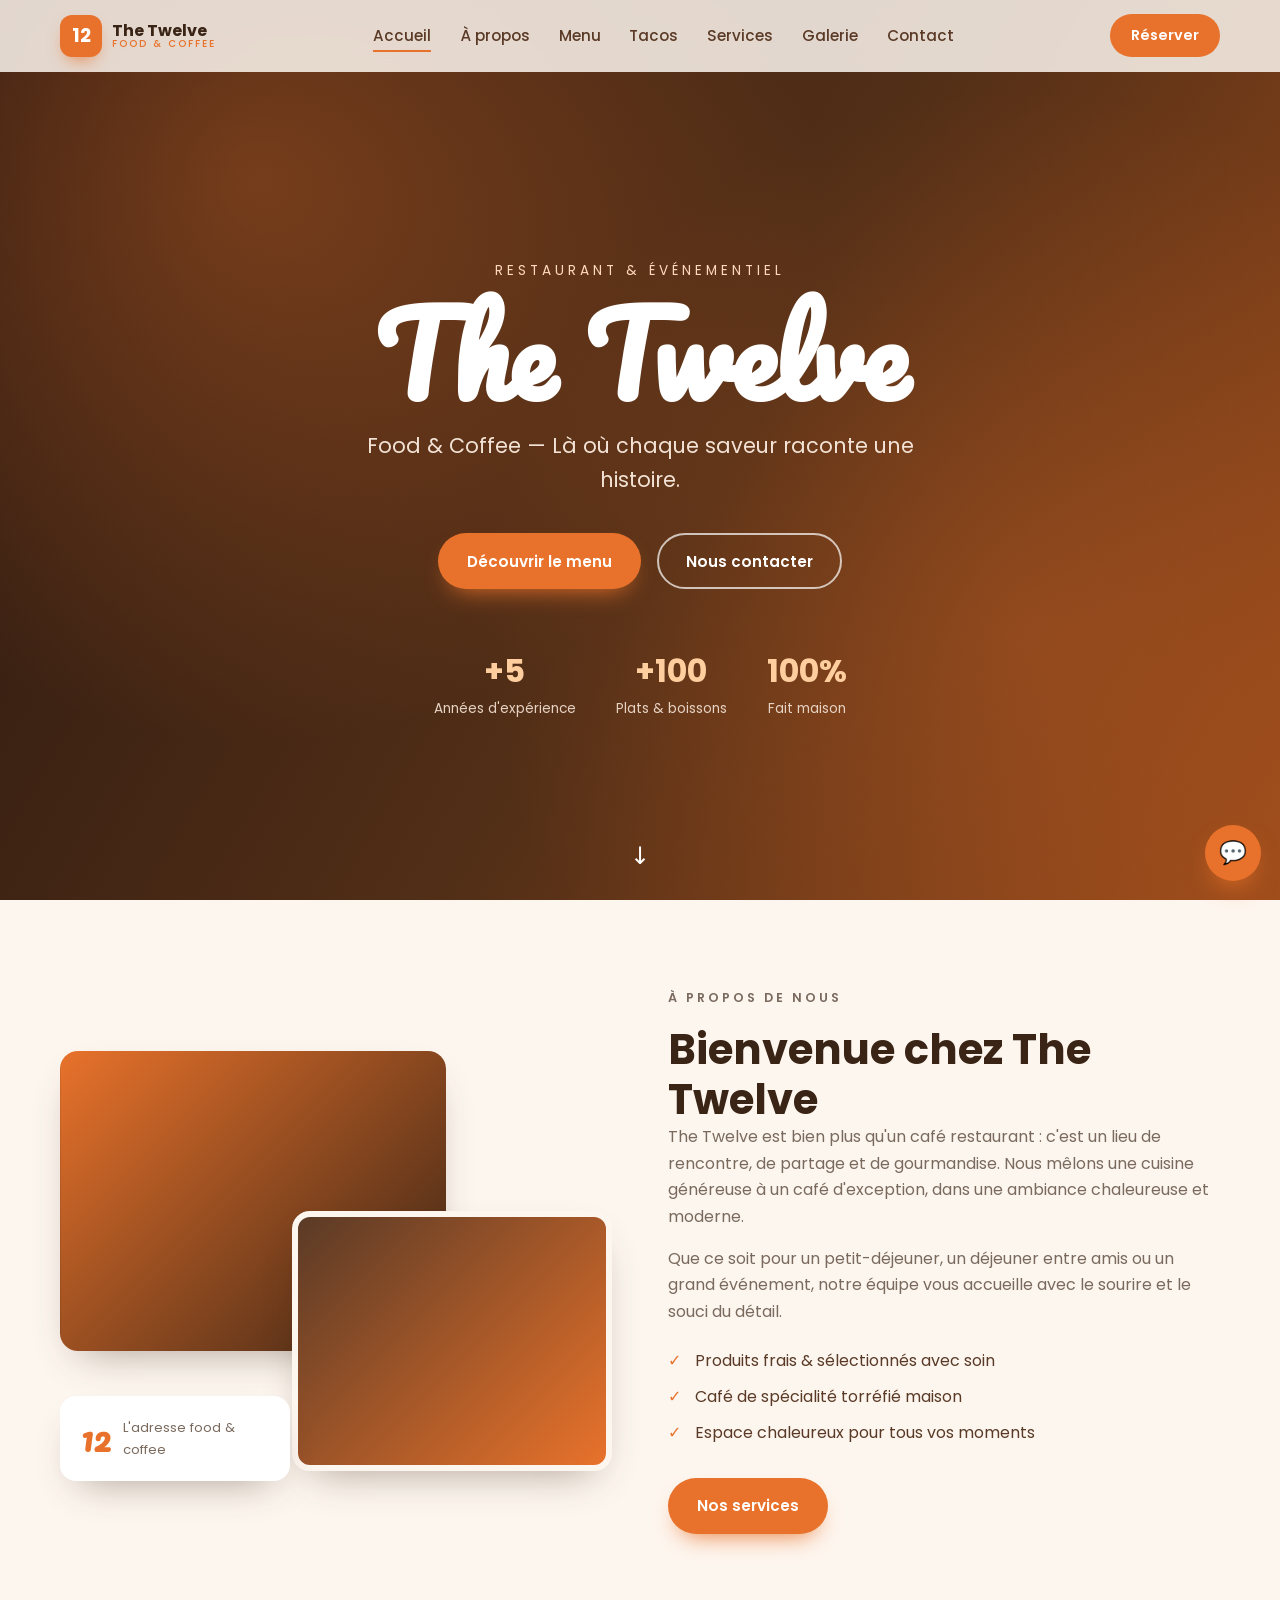
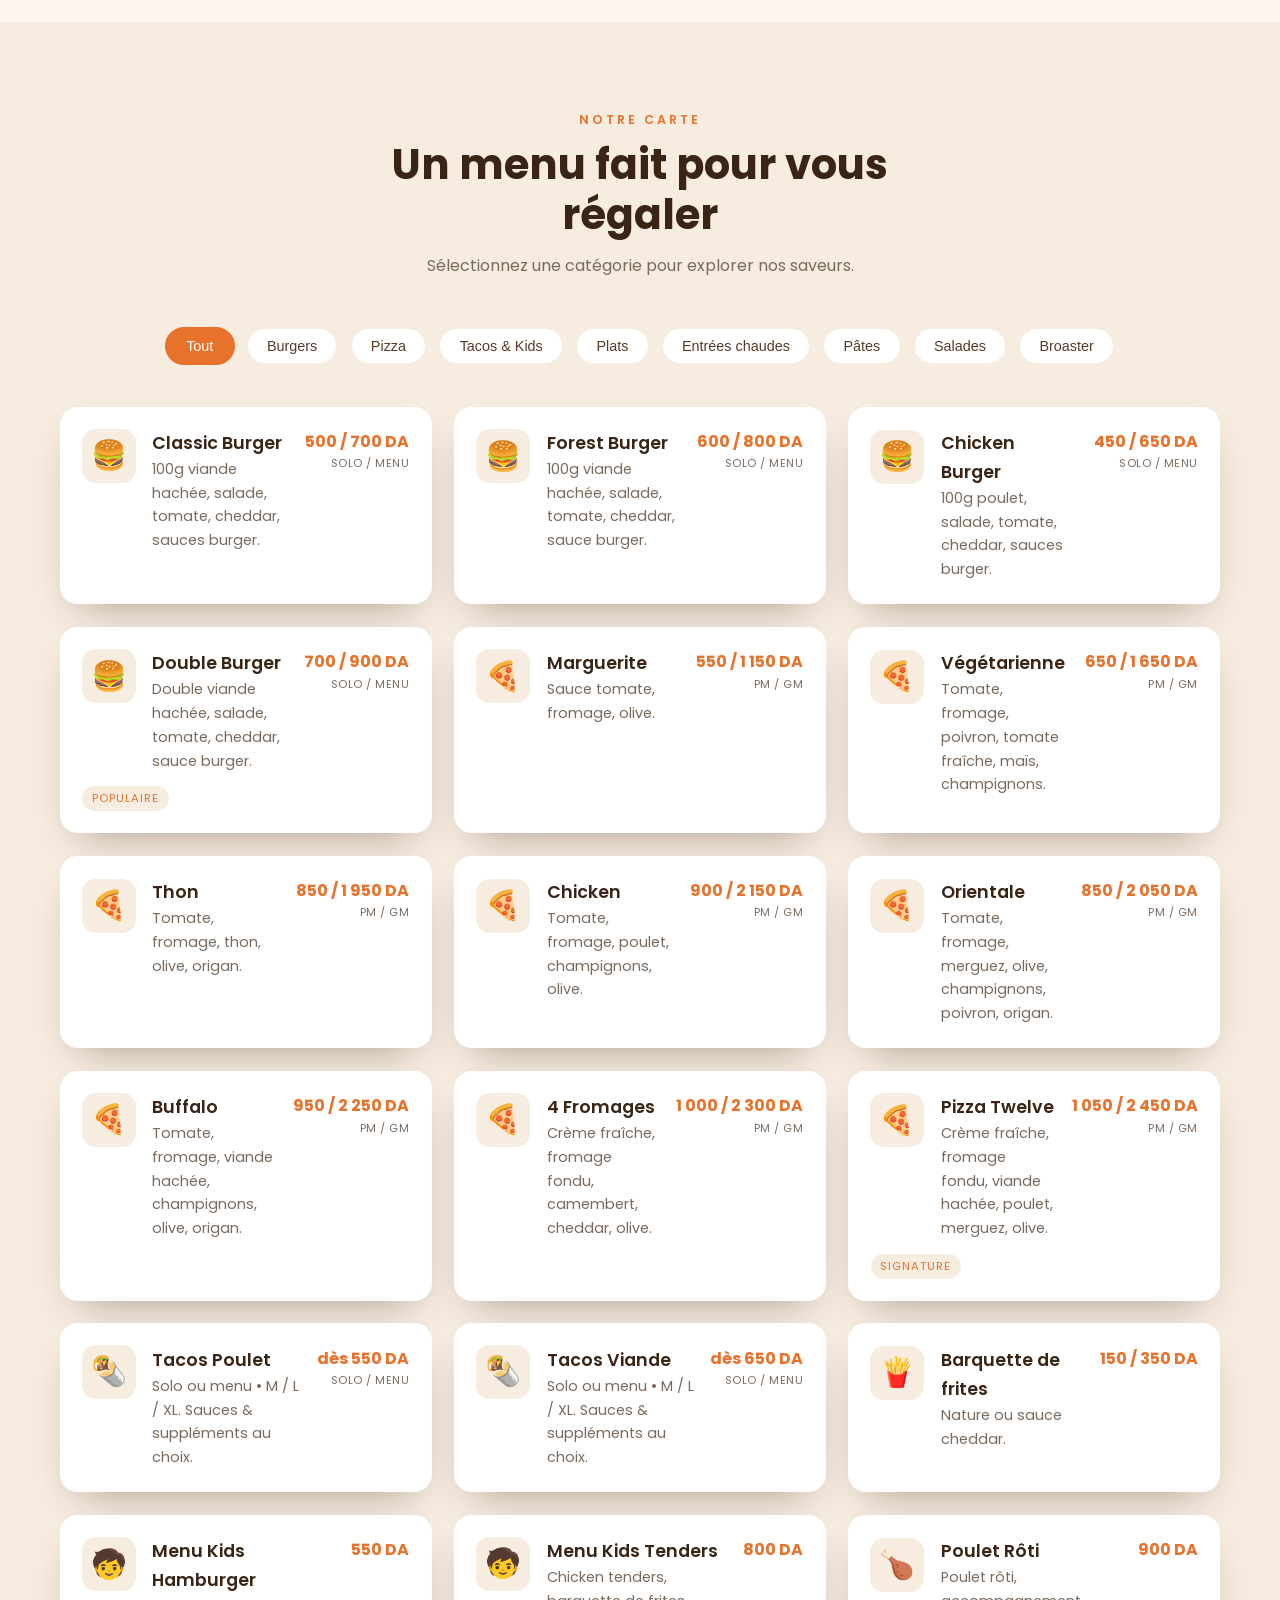
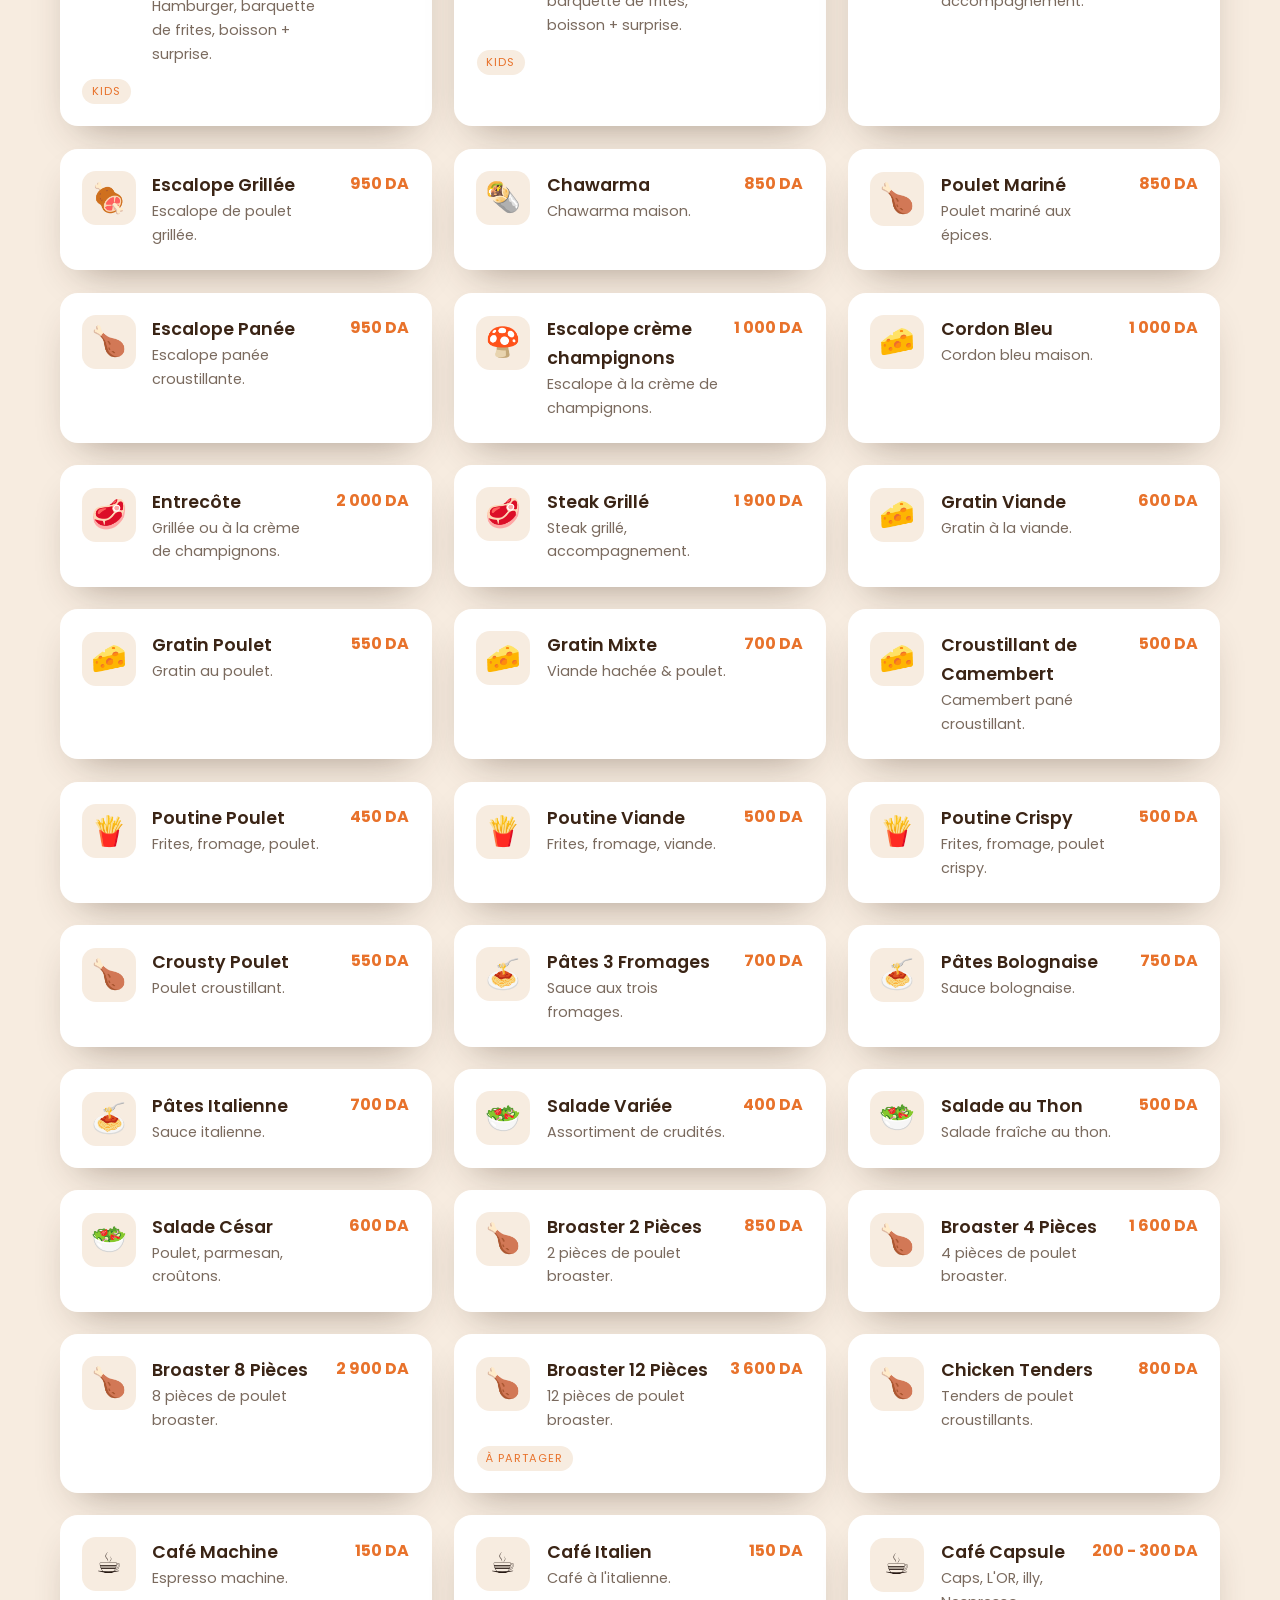
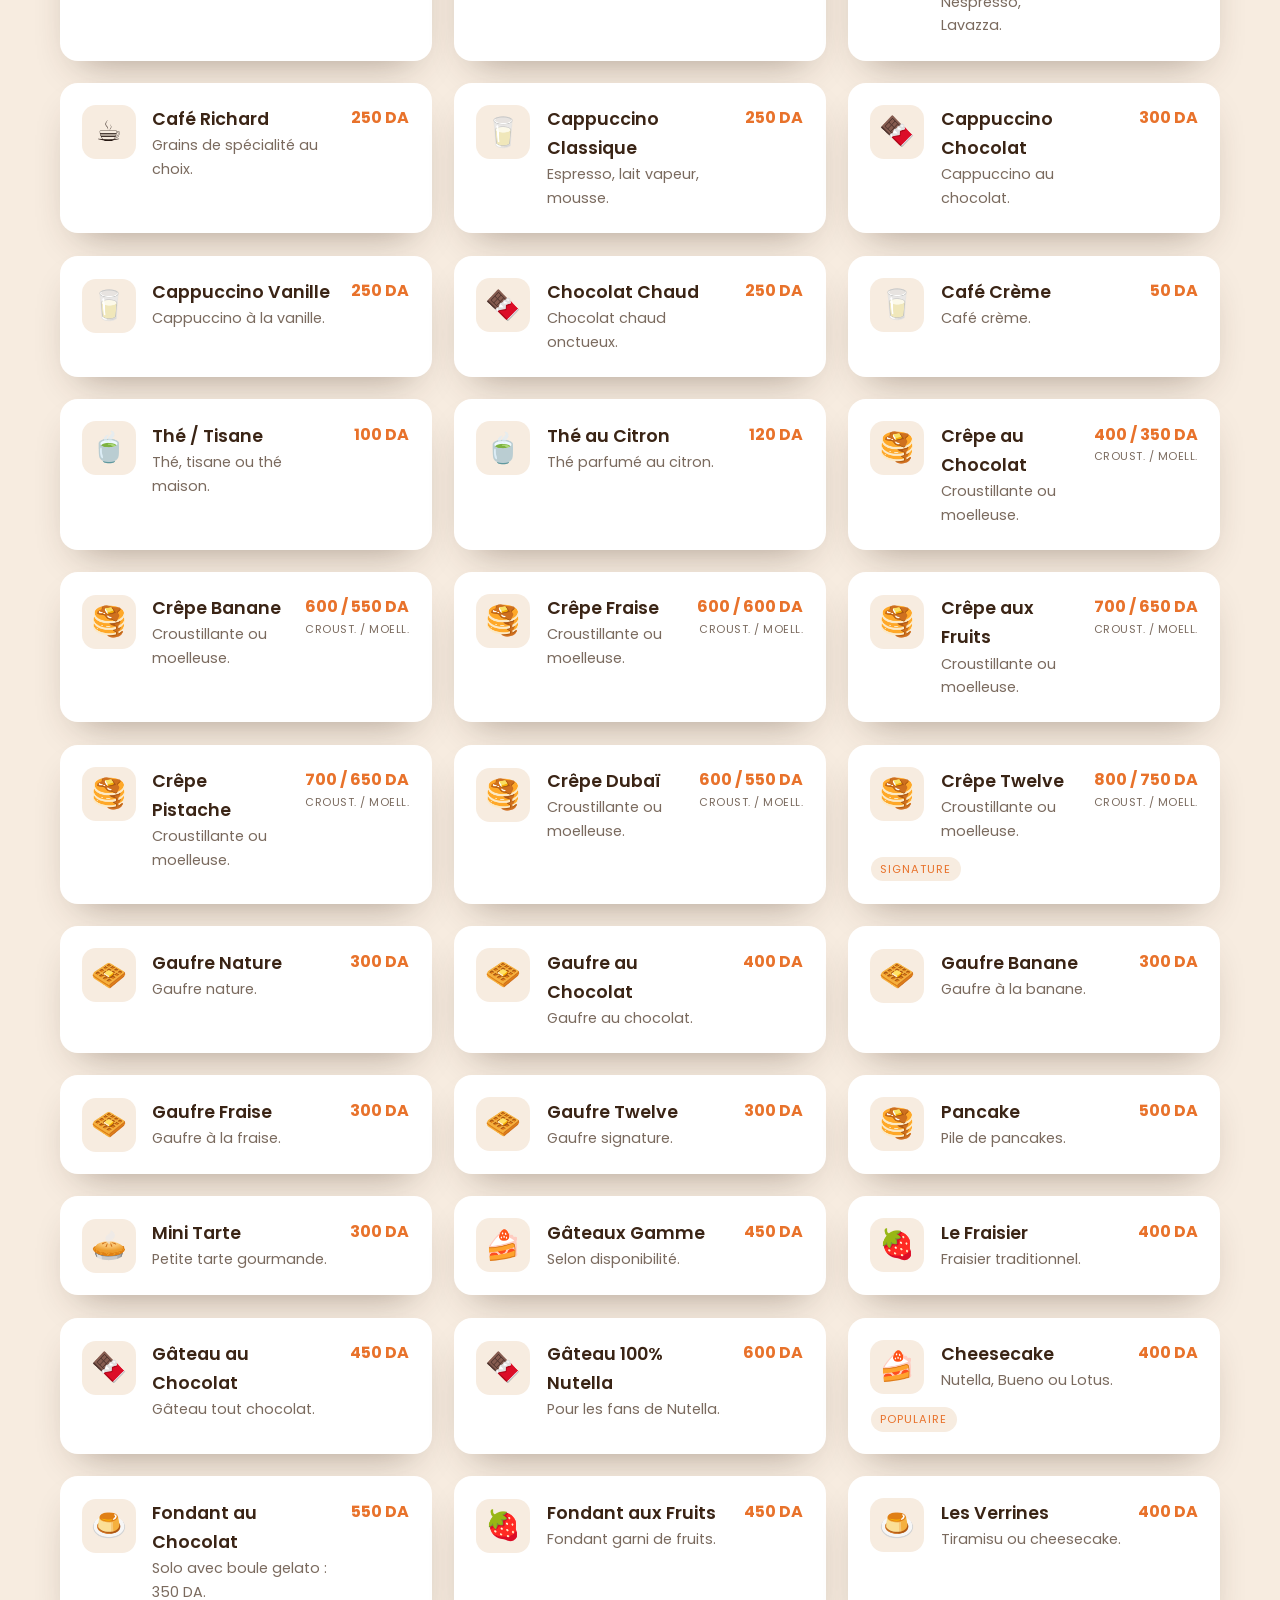
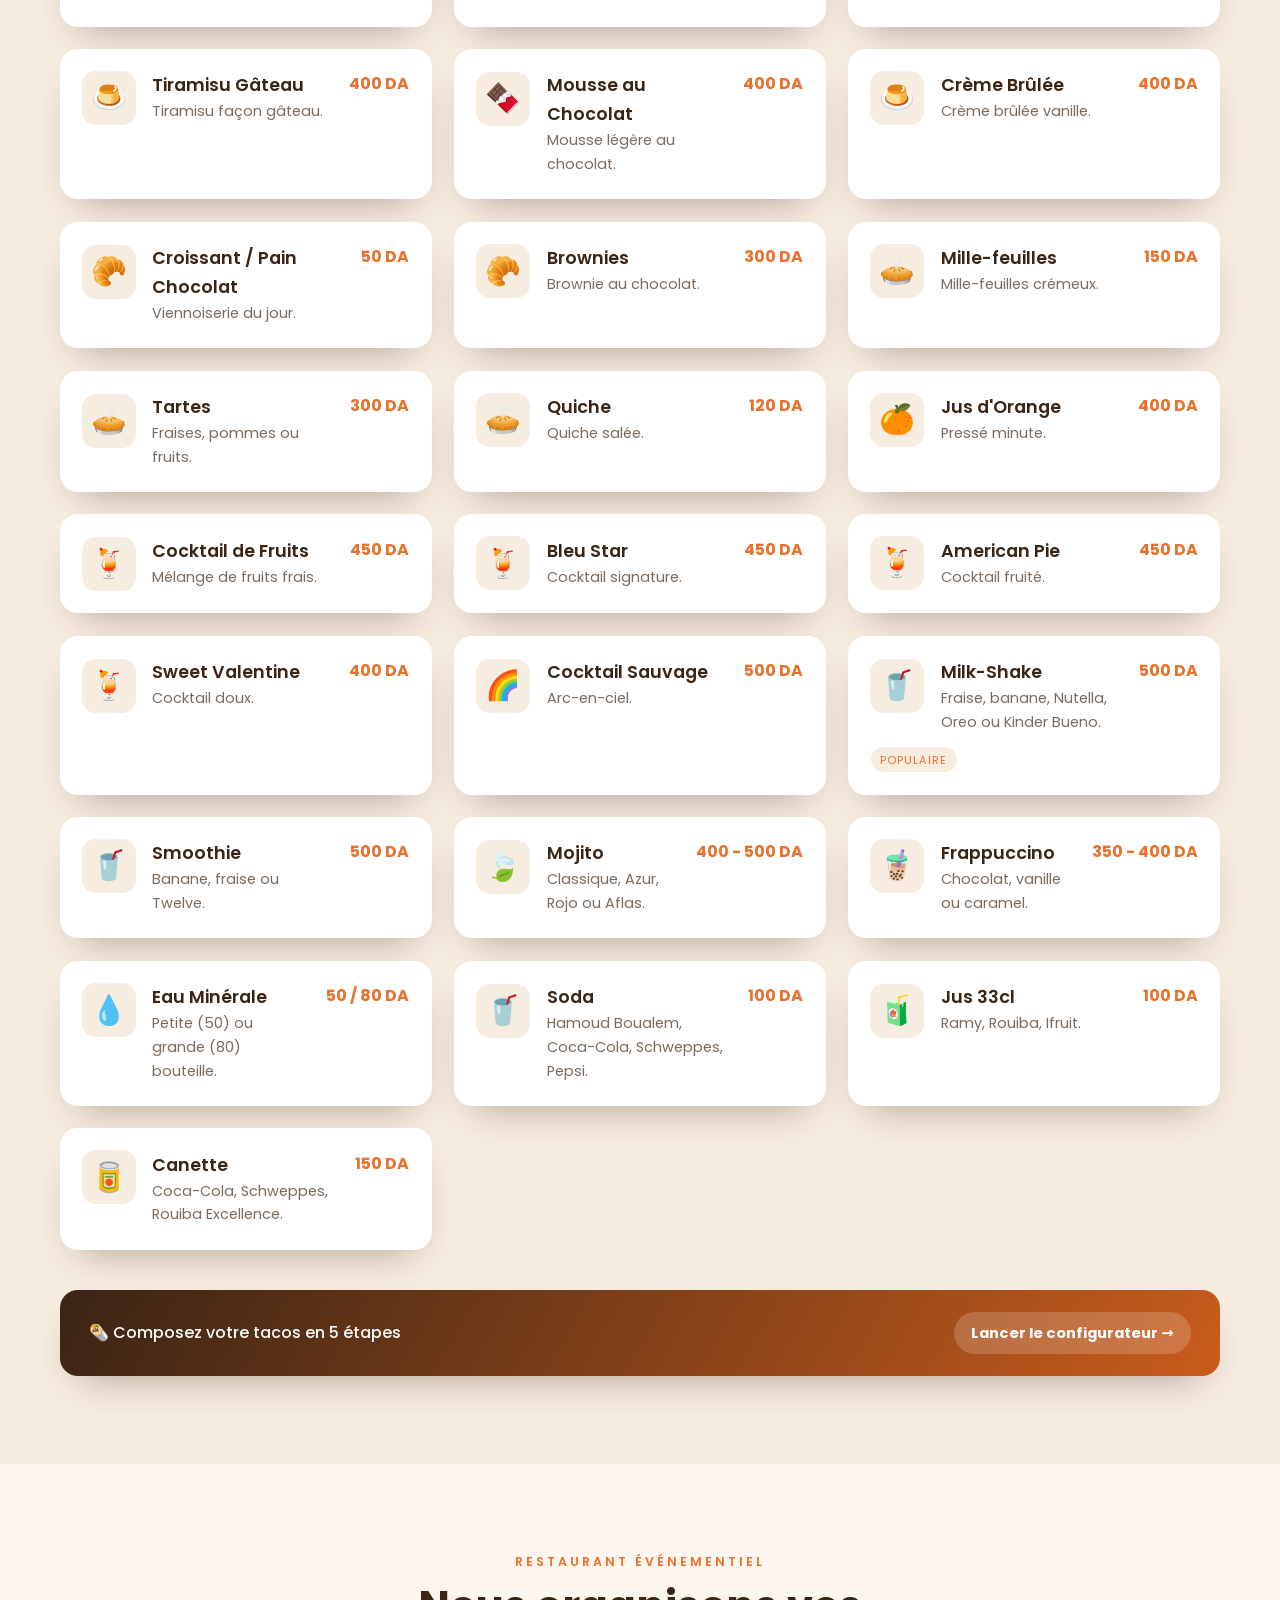
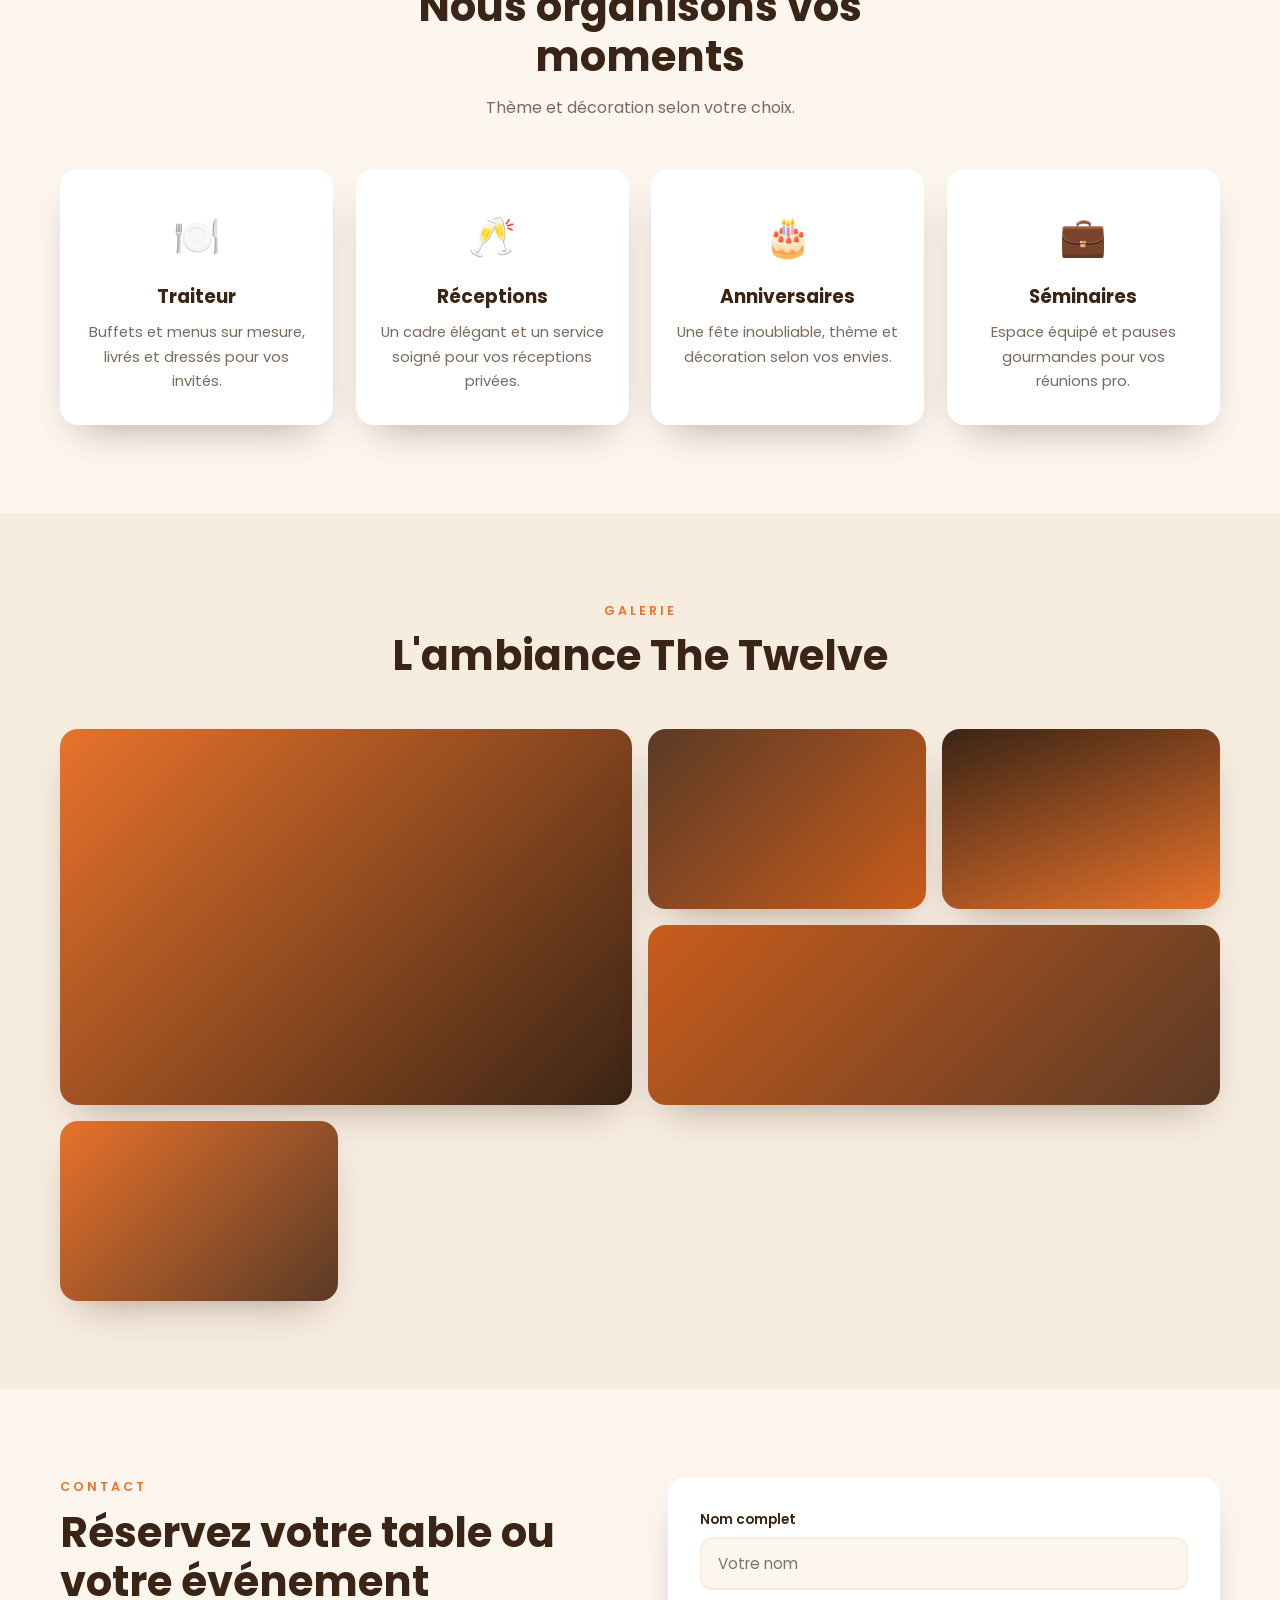
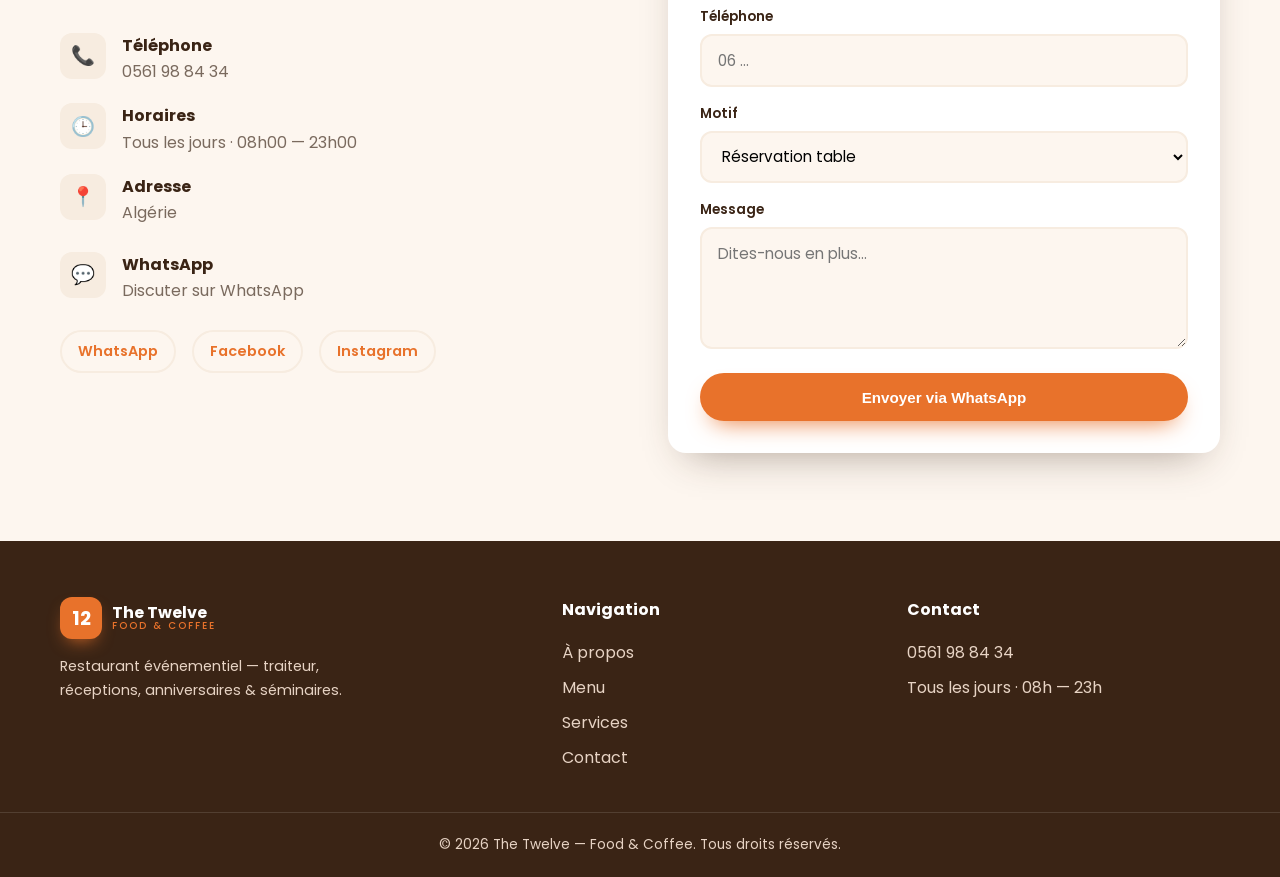
==== commit 97c89903: "Add interactive tacos builder page 5-step configurator (taille/viande/sauces/supplements/gratine) wi" ====
--- a/index.html
+++ b/index.html
@@ -23,6 +23,7 @@
         <li><a href="#accueil" class="nav__link">Accueil</a></li>
         <li><a href="#apropos" class="nav__link">À propos</a></li>
         <li><a href="#menu" class="nav__link">Menu</a></li>
+        <li><a href="tacos.html" class="nav__link">Tacos</a></li>
         <li><a href="#services" class="nav__link">Services</a></li>
         <li><a href="#galerie" class="nav__link">Galerie</a></li>
         <li><a href="#contact" class="nav__link">Contact</a></li>
@@ -113,6 +114,11 @@
       </div>
 
       <div class="menu__grid" id="menuGrid"><!-- injected by script.js --></div>
+
+      <a href="tacos.html" class="menu__cta">
+        <span>🌯 Composez votre tacos en 5 étapes</span>
+        <strong>Lancer le configurateur →</strong>
+      </a>
     </div>
   </section>
 
--- a/styles.css
+++ b/styles.css
@@ -182,6 +182,16 @@
 }
 @keyframes fadeUp { from { opacity: 0; transform: translateY(14px);} to { opacity: 1; transform: none; } }
 
+.menu__cta {
+  display: flex; align-items: center; justify-content: space-between; gap: 1rem; flex-wrap: wrap;
+  margin-top: 2.5rem; padding: 1.4rem 1.8rem; border-radius: var(--radius);
+  background: linear-gradient(120deg, var(--coffee), var(--orange-dark));
+  color: #fff; box-shadow: var(--shadow); transition: transform .2s;
+}
+.menu__cta:hover { transform: translateY(-3px); }
+.menu__cta span { font-weight: 500; }
+.menu__cta strong { background: rgba(255,255,255,.18); padding: .55rem 1.1rem; border-radius: 999px; font-size: .92rem; }
+
 /* ===== Services ===== */
 .services__grid { display: grid; grid-template-columns: repeat(auto-fit, minmax(220px, 1fr)); gap: 1.4rem; }
 .service {
@@ -252,6 +262,66 @@
 /* ===== Reveal on scroll ===== */
 .reveal { opacity: 0; transform: translateY(28px); transition: opacity .6s ease, transform .6s ease; }
 .reveal.is-visible { opacity: 1; transform: none; }
+
+/* ===== Tacos builder ===== */
+.builder { padding-top: 70px; min-height: 100vh; }
+.builder__head {
+  background: linear-gradient(120deg, #2a1810, #532f17 60%, var(--orange-dark));
+  color: #fff; padding: 3rem 0; text-align: center;
+}
+.builder__head .section__eyebrow { color: #ffd9bd; }
+.builder__title { font-family: var(--display); font-size: clamp(2rem, 6vw, 3.2rem); }
+.builder__lead { color: #f3e3d6; max-width: 560px; margin: .6rem auto 0; }
+
+.builder__layout {
+  display: grid; grid-template-columns: 1fr 340px; gap: 2.5rem;
+  align-items: start; padding: 2.5rem 0 4rem;
+}
+.builder__steps { display: grid; gap: 1.4rem; }
+
+.step { background: #fff; border-radius: var(--radius); padding: 1.6rem; box-shadow: var(--shadow); }
+.step__title { display: flex; align-items: center; gap: .6rem; color: var(--coffee); font-size: 1.25rem; margin-bottom: 1rem; }
+.step__title small { font-size: .8rem; font-weight: 400; color: var(--muted); }
+.step__num {
+  width: 30px; height: 30px; border-radius: 50%; background: var(--orange); color: #fff;
+  display: grid; place-items: center; font-size: .9rem; flex-shrink: 0;
+}
+.step__label { font-size: .82rem; font-weight: 600; color: var(--muted); text-transform: uppercase; letter-spacing: 1px; margin: 1rem 0 .55rem; }
+.step__label:first-of-type { margin-top: 0; }
+
+.opts { display: flex; gap: .6rem; flex-wrap: wrap; }
+.opts--wrap .opt { flex: 0 0 auto; }
+.opt {
+  border: 2px solid var(--cream-2); background: var(--cream); color: var(--coffee-soft);
+  padding: .6rem 1.1rem; border-radius: 12px; cursor: pointer; font-family: inherit;
+  font-weight: 500; font-size: .92rem; transition: .18s; display: inline-flex; align-items: center; gap: .45rem;
+}
+.opt:hover { border-color: var(--orange); }
+.opt.is-active { background: var(--orange); border-color: var(--orange); color: #fff; }
+.opt__price { font-size: .78rem; opacity: .85; font-weight: 600; }
+
+/* Summary */
+.summary {
+  position: sticky; top: 90px; background: #fff; border-radius: var(--radius);
+  padding: 1.6rem; box-shadow: var(--shadow); display: grid; gap: 1rem;
+}
+.summary__title { color: var(--coffee); font-size: 1.2rem; }
+.summary__list { display: grid; gap: .55rem; max-height: 320px; overflow: auto; }
+.summary__list li { display: flex; justify-content: space-between; gap: 1rem; font-size: .9rem; color: var(--coffee-soft); }
+.summary__list li span:last-child { color: var(--orange); font-weight: 600; white-space: nowrap; }
+.summary__sub span:last-child { color: var(--muted) !important; font-weight: 400 !important; text-align: right; }
+.summary__total {
+  display: flex; justify-content: space-between; align-items: center;
+  border-top: 2px dashed var(--cream-2); padding-top: 1rem; font-weight: 600; color: var(--coffee);
+}
+.summary__total strong { font-size: 1.5rem; color: var(--orange); }
+.summary__back { text-align: center; font-size: .88rem; color: var(--muted); }
+.summary__back:hover { color: var(--orange); }
+
+@media (max-width: 860px) {
+  .builder__layout { grid-template-columns: 1fr; }
+  .summary { position: static; order: 2; }
+}
 
 /* ===== Responsive ===== */
 @media (max-width: 860px) {
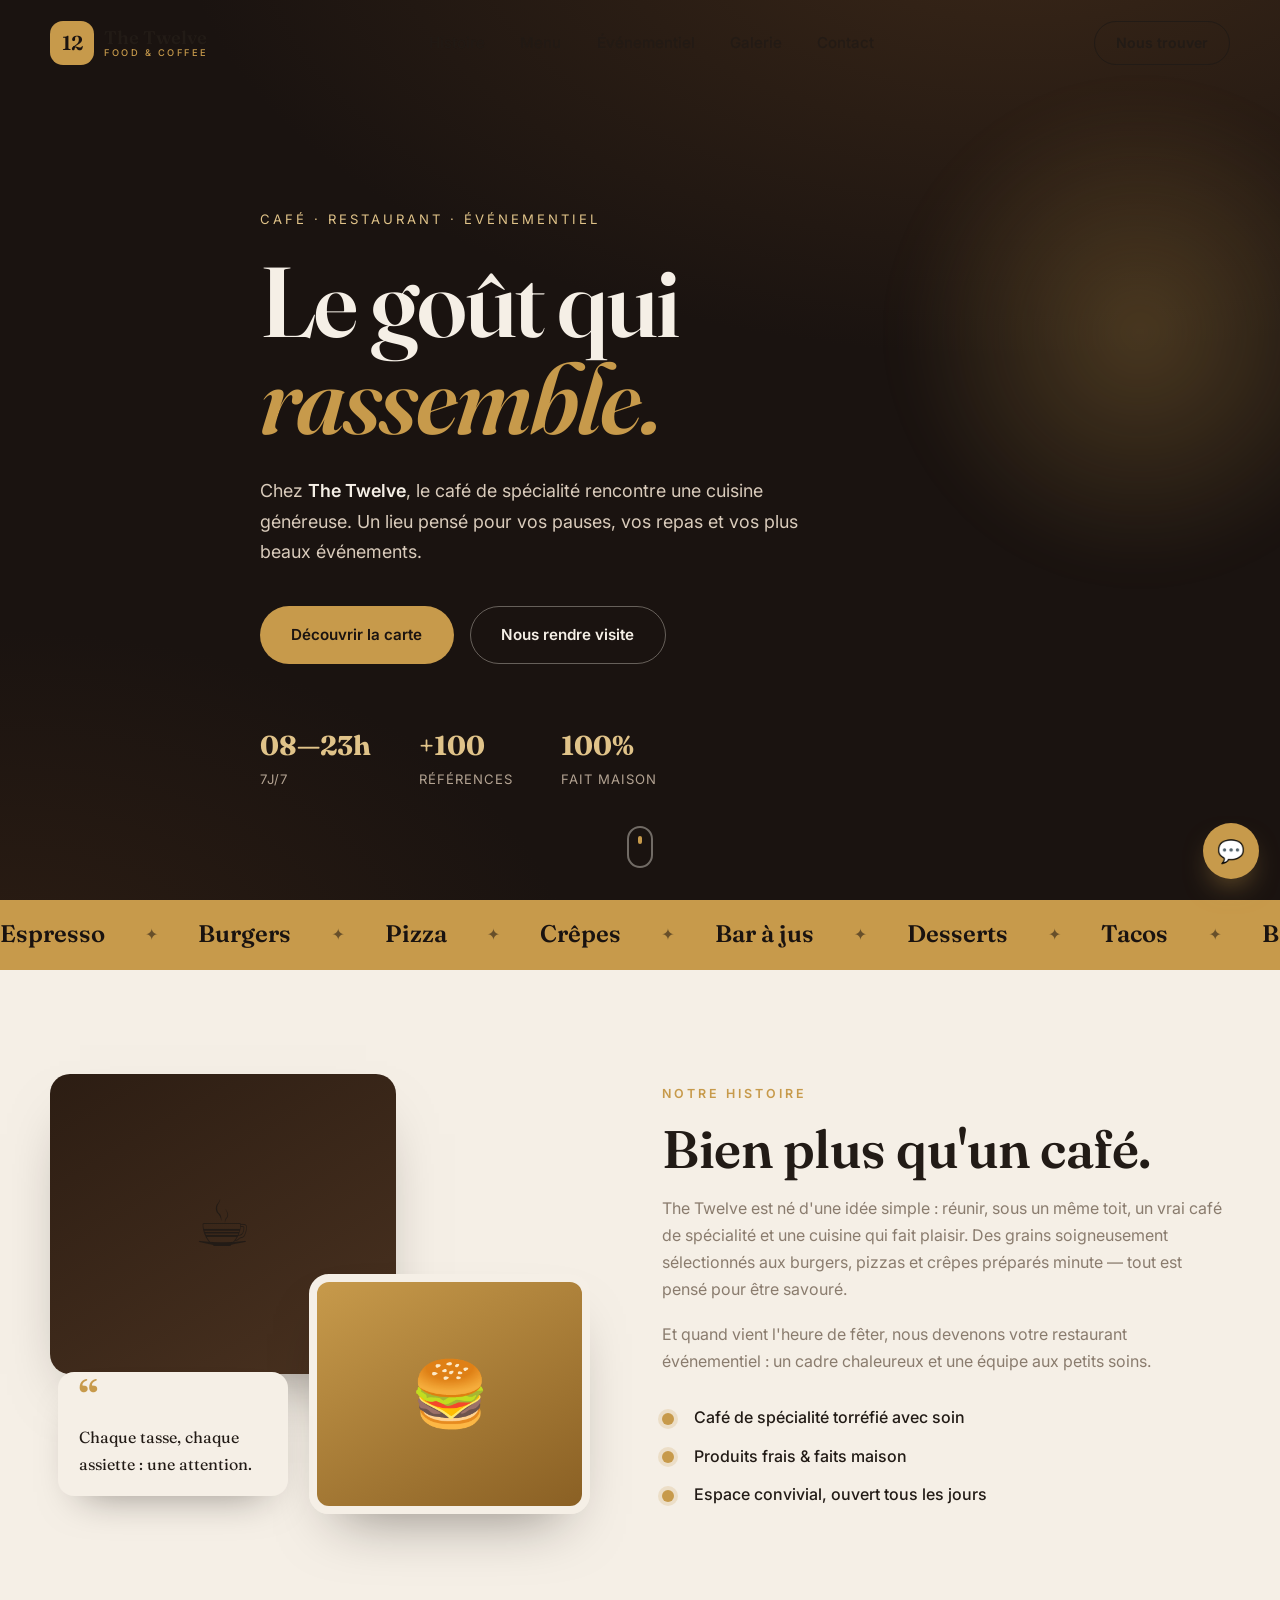
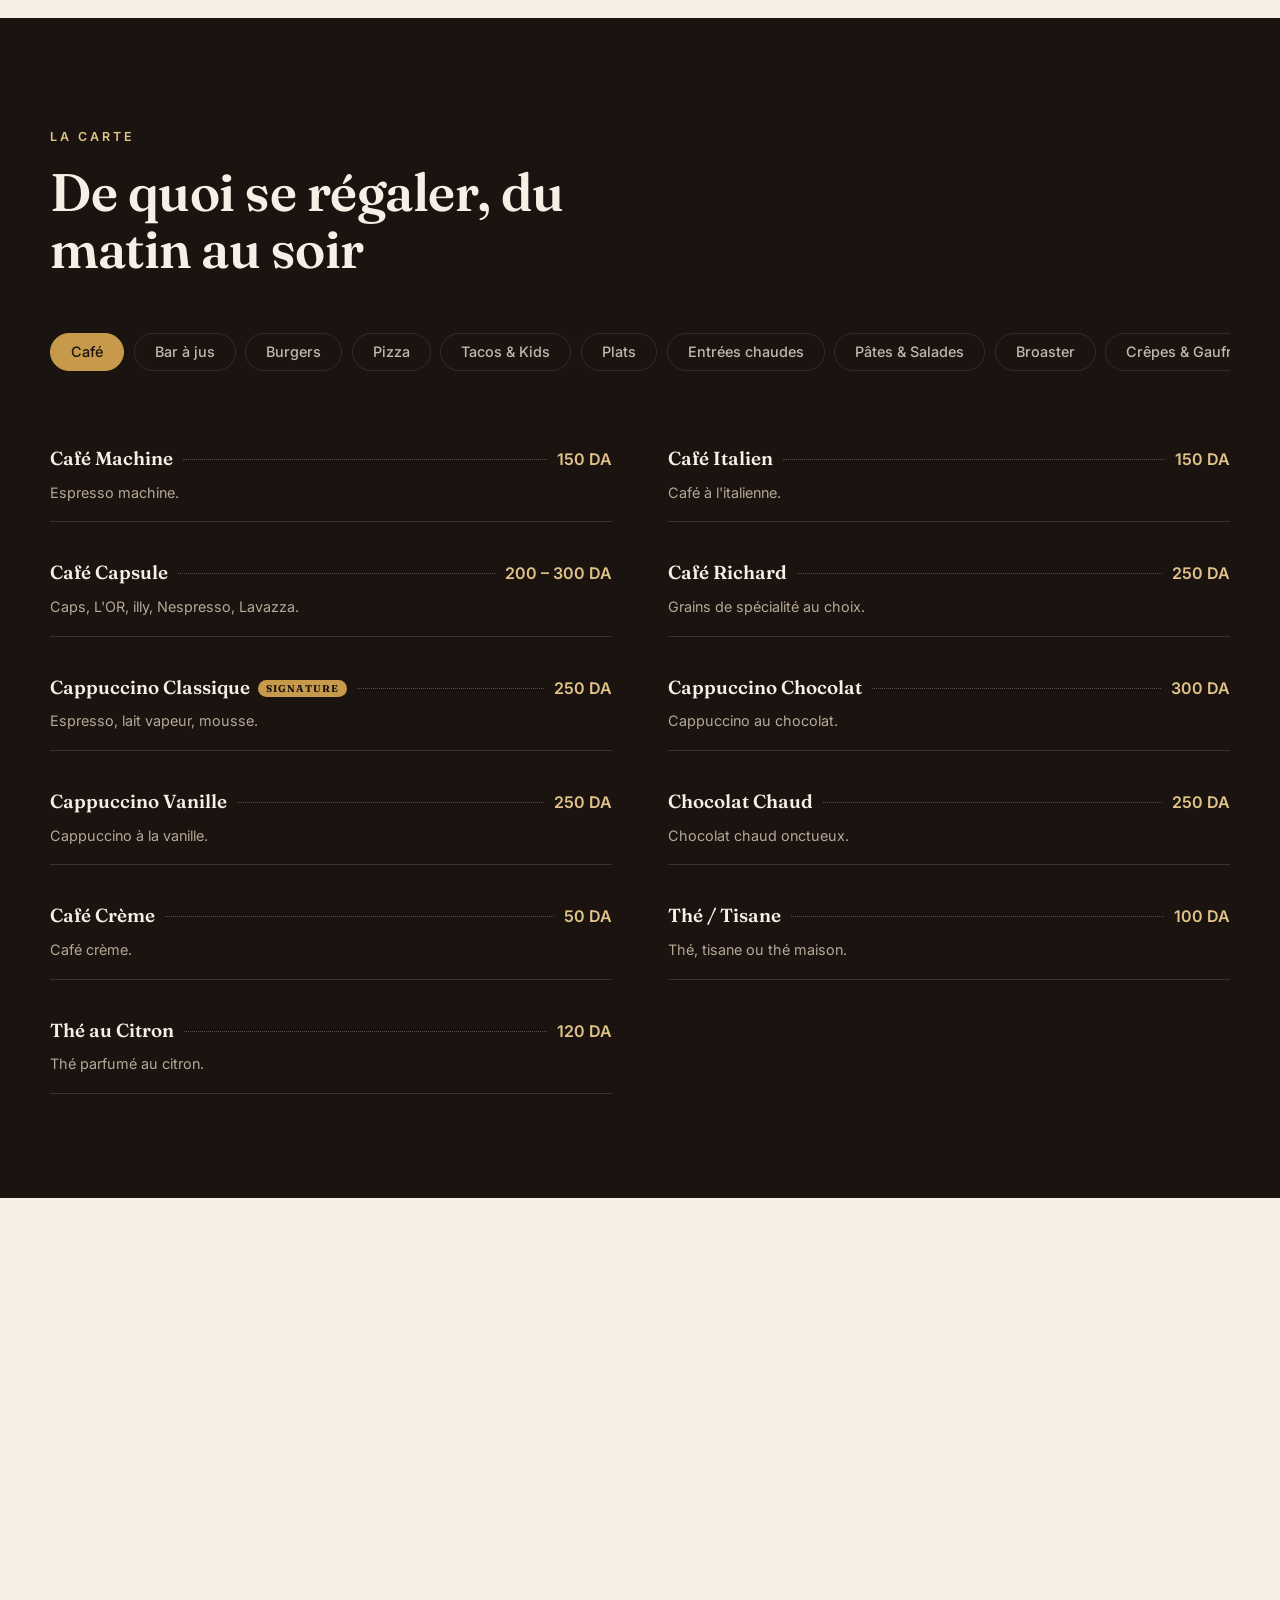
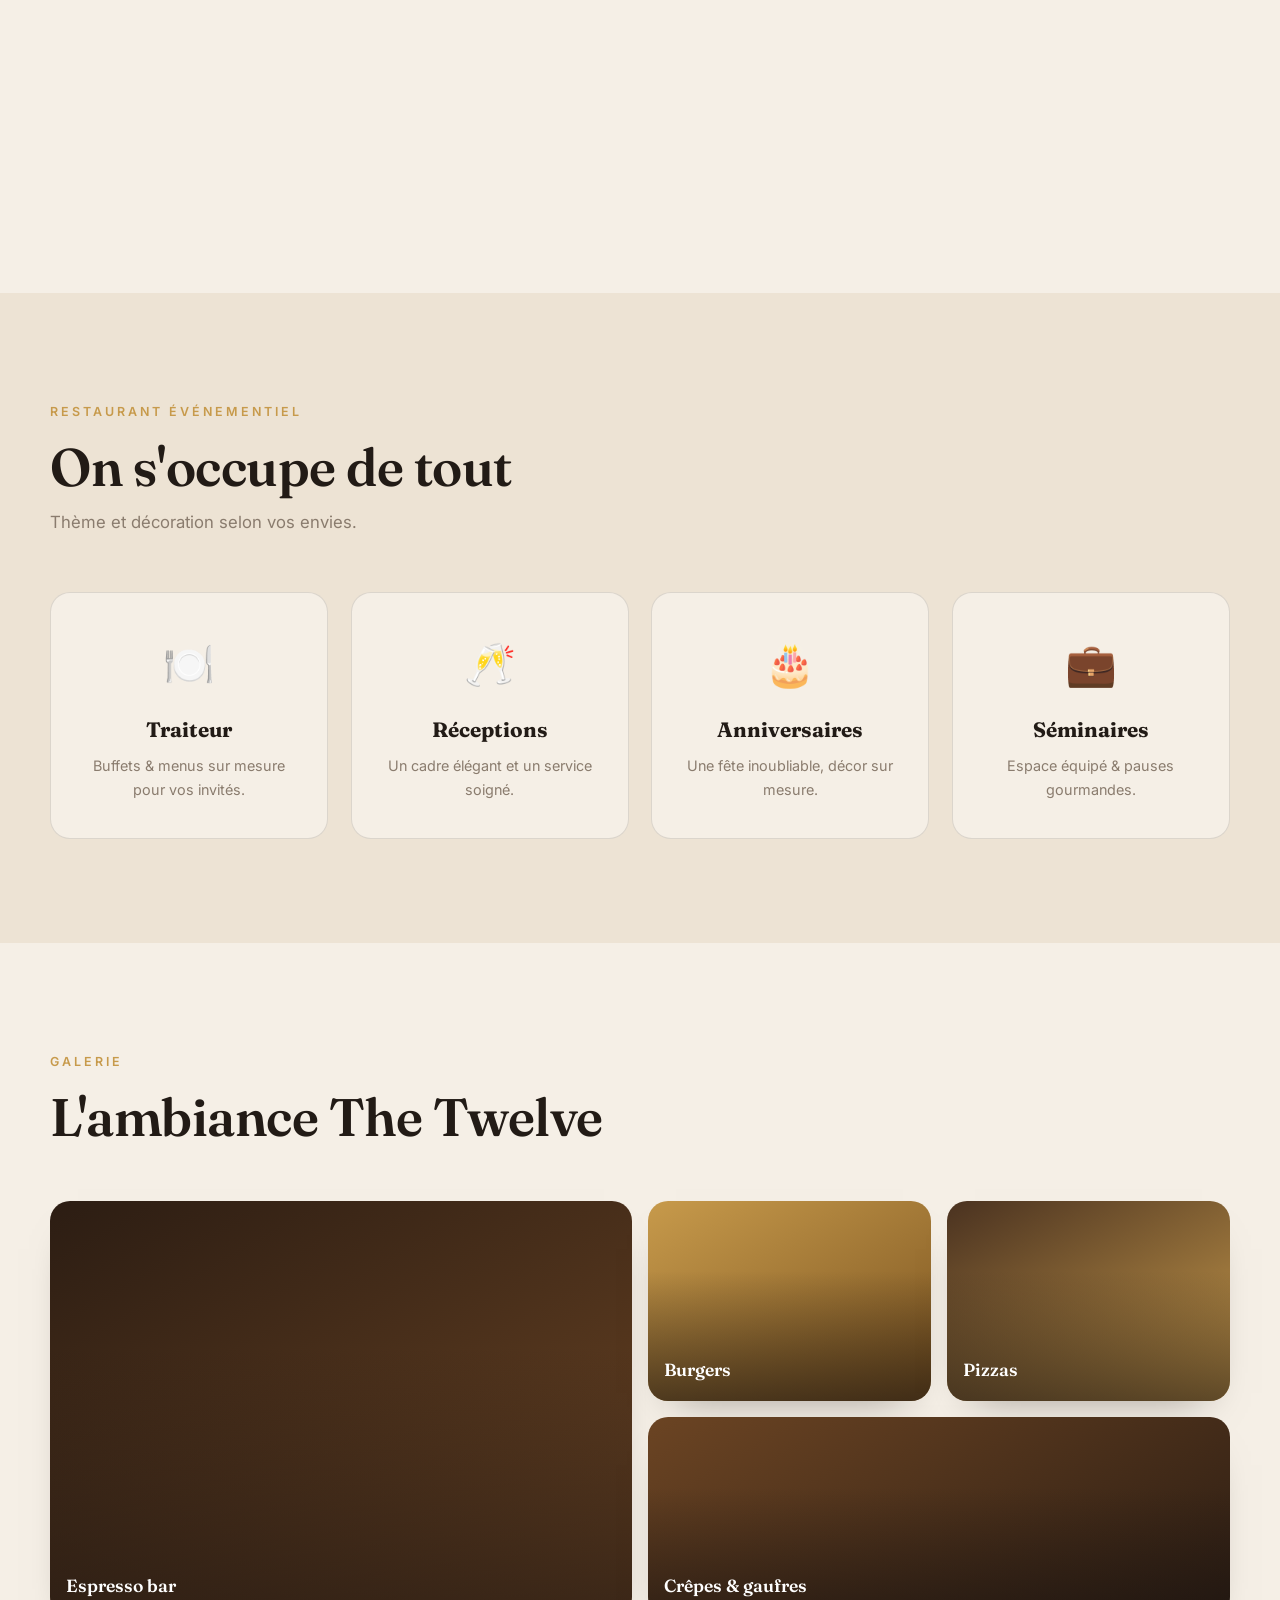
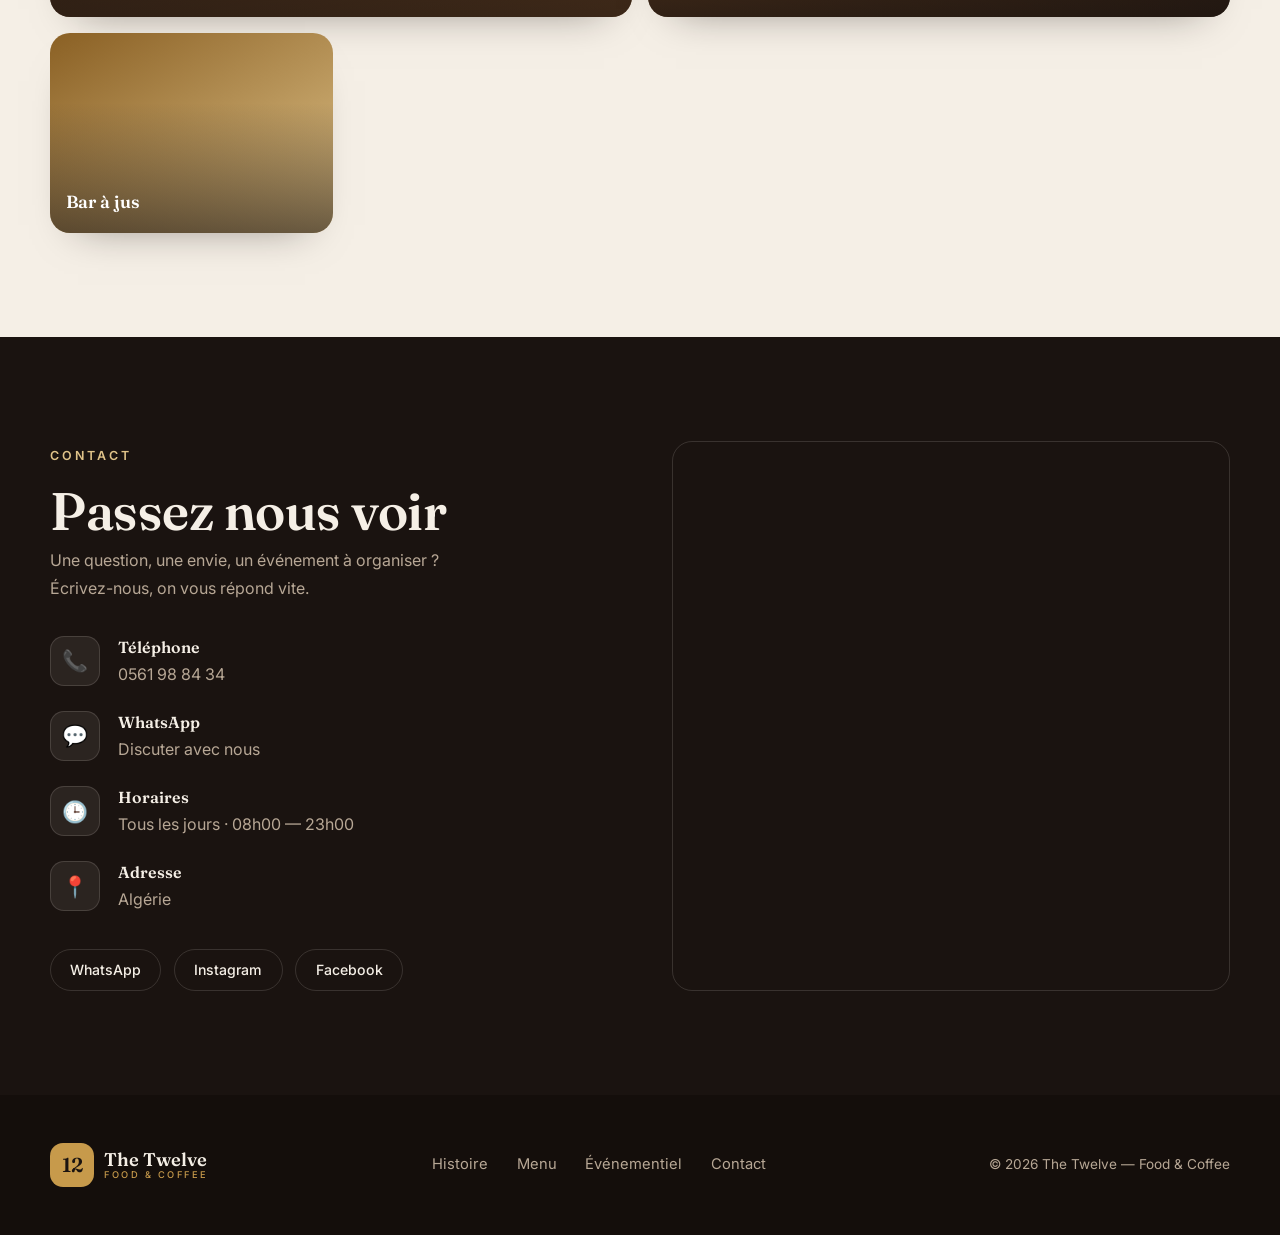
==== commit f34e76c3: "Redesign: premium espresso & gold theme, tabbed menu, contact-only Full visual overhaul - new espres" ====
--- a/index.html
+++ b/index.html
@@ -3,271 +3,248 @@
 <head>
   <meta charset="UTF-8" />
   <meta name="viewport" content="width=device-width, initial-scale=1.0" />
-  <title>The Twelve — Food &amp; Coffee | Restaurant &amp; Événementiel</title>
-  <meta name="description" content="The Twelve — Food & Coffee. Restaurant événementiel : traiteur, réceptions, anniversaires et séminaires. Réservez au 0561 98 84 34." />
+  <title>The Twelve — Café · Restaurant · Événementiel</title>
+  <meta name="description" content="The Twelve — Food & Coffee. Café de spécialité, cuisine généreuse et restaurant événementiel en Algérie. Découvrez notre carte." />
   <link rel="preconnect" href="https://fonts.googleapis.com" />
   <link rel="preconnect" href="https://fonts.gstatic.com" crossorigin />
-  <link href="https://fonts.googleapis.com/css2?family=Poppins:wght@300;400;500;600;700&family=Pacifico&display=swap" rel="stylesheet" />
+  <link href="https://fonts.googleapis.com/css2?family=Fraunces:opsz,wght@9..144,400;9..144,500;9..144,600;9..144,700&family=Inter:wght@300;400;500;600;700&display=swap" rel="stylesheet" />
   <link rel="stylesheet" href="styles.css" />
 </head>
 <body>
-  <!-- ===== Header / Navigation ===== -->
-  <header class="header" id="header">
-    <nav class="nav container">
-      <a href="#accueil" class="brand">
-        <span class="brand__mark">12</span>
-        <span class="brand__text">The Twelve<small>Food &amp; Coffee</small></span>
+  <!-- ===== Nav ===== -->
+  <header class="nav" id="nav">
+    <div class="nav__inner container">
+      <a href="#top" class="logo">
+        <span class="logo__mark">12</span>
+        <span class="logo__text">The Twelve<small>Food &amp; Coffee</small></span>
       </a>
-
-      <ul class="nav__menu" id="navMenu">
-        <li><a href="#accueil" class="nav__link">Accueil</a></li>
-        <li><a href="#apropos" class="nav__link">À propos</a></li>
-        <li><a href="#menu" class="nav__link">Menu</a></li>
-        <li><a href="tacos.html" class="nav__link">Tacos</a></li>
-        <li><a href="#services" class="nav__link">Services</a></li>
-        <li><a href="#galerie" class="nav__link">Galerie</a></li>
-        <li><a href="#contact" class="nav__link">Contact</a></li>
-      </ul>
-
-      <a href="tel:+213561988434" class="nav__cta">Réserver</a>
-
-      <button class="nav__toggle" id="navToggle" aria-label="Ouvrir le menu">
-        <span></span><span></span><span></span>
-      </button>
-    </nav>
+      <nav class="nav__links" id="navLinks">
+        <a href="#histoire">Histoire</a>
+        <a href="#menu">Menu</a>
+        <a href="#evenementiel">Événementiel</a>
+        <a href="#galerie">Galerie</a>
+        <a href="#contact">Contact</a>
+      </nav>
+      <a href="#contact" class="nav__pill">Nous trouver</a>
+      <button class="burger" id="burger" aria-label="Menu"><span></span><span></span></button>
+    </div>
   </header>
 
   <!-- ===== Hero ===== -->
-  <section class="hero" id="accueil">
-    <div class="hero__overlay"></div>
-    <div class="hero__content container">
-      <p class="hero__eyebrow">Restaurant &amp; Événementiel</p>
-      <h1 class="hero__title">The Twelve</h1>
-      <p class="hero__subtitle">Food &amp; Coffee — Là où chaque saveur raconte une histoire.</p>
-      <div class="hero__actions">
-        <a href="#menu" class="btn btn--primary">Découvrir le menu</a>
-        <a href="#contact" class="btn btn--ghost">Nous contacter</a>
-      </div>
-      <ul class="hero__stats">
-        <li><strong>+5</strong><span>Années d'expérience</span></li>
-        <li><strong>+100</strong><span>Plats &amp; boissons</span></li>
-        <li><strong>100%</strong><span>Fait maison</span></li>
-      </ul>
-    </div>
-    <a href="#apropos" class="hero__scroll" aria-label="Défiler vers le bas">↓</a>
-  </section>
-
-  <!-- ===== About ===== -->
-  <section class="about section" id="apropos">
-    <div class="container about__grid">
-      <div class="about__media">
-        <div class="about__img about__img--1"></div>
-        <div class="about__img about__img--2"></div>
-        <div class="about__badge">
-          <strong>12</strong>
-          <span>L'adresse food &amp; coffee</span>
+  <section class="hero" id="top">
+    <div class="hero__glow"></div>
+    <div class="hero__inner container">
+      <span class="hero__eyebrow">Café · Restaurant · Événementiel</span>
+      <h1 class="hero__title">
+        Le goût qui<br><span class="hero__accent">rassemble.</span>
+      </h1>
+      <p class="hero__lead">
+        Chez <strong>The Twelve</strong>, le café de spécialité rencontre une cuisine
+        généreuse. Un lieu pensé pour vos pauses, vos repas et vos plus beaux événements.
+      </p>
+      <div class="hero__cta">
+        <a href="#menu" class="btn btn--solid">Découvrir la carte</a>
+        <a href="#contact" class="btn btn--line">Nous rendre visite</a>
+      </div>
+      <div class="hero__meta">
+        <div><b>08—23h</b><span>7j/7</span></div>
+        <div><b>+100</b><span>références</span></div>
+        <div><b>100%</b><span>fait maison</span></div>
+      </div>
+    </div>
+    <a href="#histoire" class="hero__scroll" aria-label="Défiler"><span></span></a>
+  </section>
+
+  <!-- ===== Marquee ===== -->
+  <div class="marquee" aria-hidden="true">
+    <div class="marquee__track">
+      <span>Espresso</span><i>✦</i><span>Burgers</span><i>✦</i><span>Pizza</span><i>✦</i>
+      <span>Crêpes</span><i>✦</i><span>Bar à jus</span><i>✦</i><span>Desserts</span><i>✦</i>
+      <span>Tacos</span><i>✦</i><span>Broaster</span><i>✦</i>
+      <span>Espresso</span><i>✦</i><span>Burgers</span><i>✦</i><span>Pizza</span><i>✦</i>
+      <span>Crêpes</span><i>✦</i><span>Bar à jus</span><i>✦</i><span>Desserts</span><i>✦</i>
+      <span>Tacos</span><i>✦</i><span>Broaster</span><i>✦</i>
+    </div>
+  </div>
+
+  <!-- ===== Histoire ===== -->
+  <section class="story section" id="histoire">
+    <div class="container story__grid">
+      <div class="story__visual reveal">
+        <div class="story__card story__card--a"><span>☕</span></div>
+        <div class="story__card story__card--b"><span>🍔</span></div>
+        <div class="story__quote">
+          <strong>“</strong>
+          <p>Chaque tasse, chaque assiette : une attention.</p>
         </div>
       </div>
-      <div class="about__text">
-        <p class="section__eyebrow">À propos de nous</p>
-        <h2 class="section__title">Bienvenue chez The Twelve</h2>
+      <div class="story__text reveal">
+        <span class="eyebrow">Notre histoire</span>
+        <h2 class="h2">Bien plus qu'un café.</h2>
         <p>
-          The Twelve est bien plus qu'un café restaurant : c'est un lieu de
-          rencontre, de partage et de gourmandise. Nous mêlons une cuisine
-          généreuse à un café d'exception, dans une ambiance chaleureuse et
-          moderne.
+          The Twelve est né d'une idée simple : réunir, sous un même toit, un vrai
+          café de spécialité et une cuisine qui fait plaisir. Des grains
+          soigneusement sélectionnés aux burgers, pizzas et crêpes préparés
+          minute — tout est pensé pour être savouré.
         </p>
         <p>
-          Que ce soit pour un petit-déjeuner, un déjeuner entre amis ou un grand
-          événement, notre équipe vous accueille avec le sourire et le souci du
-          détail.
+          Et quand vient l'heure de fêter, nous devenons votre restaurant
+          événementiel : un cadre chaleureux et une équipe aux petits soins.
         </p>
-        <ul class="about__list">
-          <li>Produits frais &amp; sélectionnés avec soin</li>
-          <li>Café de spécialité torréfié maison</li>
-          <li>Espace chaleureux pour tous vos moments</li>
+        <ul class="ticks">
+          <li>Café de spécialité torréfié avec soin</li>
+          <li>Produits frais &amp; faits maison</li>
+          <li>Espace convivial, ouvert tous les jours</li>
         </ul>
-        <a href="#services" class="btn btn--primary">Nos services</a>
       </div>
     </div>
   </section>
 
   <!-- ===== Menu ===== -->
-  <section class="menu section section--alt" id="menu">
-    <div class="container">
-      <div class="section__head">
-        <p class="section__eyebrow">Notre carte</p>
-        <h2 class="section__title">Un menu fait pour vous régaler</h2>
-        <p class="section__lead">Sélectionnez une catégorie pour explorer nos saveurs.</p>
-      </div>
-
-      <div class="menu__filters" id="menuFilters">
-        <button class="chip is-active" data-filter="all">Tout</button>
-        <button class="chip" data-filter="burgers">Burgers</button>
-        <button class="chip" data-filter="pizza">Pizza</button>
-        <button class="chip" data-filter="tacos">Tacos &amp; Kids</button>
-        <button class="chip" data-filter="plats">Plats</button>
-        <button class="chip" data-filter="entrees">Entrées chaudes</button>
-        <button class="chip" data-filter="pates">Pâtes</button>
-        <button class="chip" data-filter="salades">Salades</button>
-        <button class="chip" data-filter="broaster">Broaster</button>
-      </div>
-
-      <div class="menu__grid" id="menuGrid"><!-- injected by script.js --></div>
-
-      <a href="tacos.html" class="menu__cta">
-        <span>🌯 Composez votre tacos en 5 étapes</span>
-        <strong>Lancer le configurateur →</strong>
-      </a>
-    </div>
-  </section>
-
-  <!-- ===== Services / Événementiel ===== -->
-  <section class="services section" id="services">
-    <div class="container">
-      <div class="section__head">
-        <p class="section__eyebrow">Restaurant événementiel</p>
-        <h2 class="section__title">Nous organisons vos moments</h2>
-        <p class="section__lead">Thème et décoration selon votre choix.</p>
-      </div>
-
-      <div class="services__grid">
-        <article class="service">
-          <div class="service__icon">🍽️</div>
-          <h3>Traiteur</h3>
-          <p>Buffets et menus sur mesure, livrés et dressés pour vos invités.</p>
-        </article>
-        <article class="service">
-          <div class="service__icon">🥂</div>
-          <h3>Réceptions</h3>
-          <p>Un cadre élégant et un service soigné pour vos réceptions privées.</p>
-        </article>
-        <article class="service">
-          <div class="service__icon">🎂</div>
-          <h3>Anniversaires</h3>
-          <p>Une fête inoubliable, thème et décoration selon vos envies.</p>
-        </article>
-        <article class="service">
-          <div class="service__icon">💼</div>
-          <h3>Séminaires</h3>
-          <p>Espace équipé et pauses gourmandes pour vos réunions pro.</p>
-        </article>
-      </div>
-    </div>
-  </section>
-
-  <!-- ===== Gallery ===== -->
-  <section class="gallery section section--alt" id="galerie">
-    <div class="container">
-      <div class="section__head">
-        <p class="section__eyebrow">Galerie</p>
-        <h2 class="section__title">L'ambiance The Twelve</h2>
-      </div>
-      <div class="gallery__grid">
-        <div class="gallery__item gallery__item--a"></div>
-        <div class="gallery__item gallery__item--b"></div>
-        <div class="gallery__item gallery__item--c"></div>
-        <div class="gallery__item gallery__item--d"></div>
-        <div class="gallery__item gallery__item--e"></div>
+  <section class="menu section section--dark" id="menu">
+    <div class="container">
+      <div class="section__head reveal">
+        <span class="eyebrow eyebrow--light">La carte</span>
+        <h2 class="h2 h2--light">De quoi se régaler, du matin au soir</h2>
+      </div>
+
+      <div class="tabs" id="tabs"><!-- injected --></div>
+      <div class="menu__list" id="menuList"><!-- injected --></div>
+    </div>
+  </section>
+
+  <!-- ===== Signatures ===== -->
+  <section class="signatures section">
+    <div class="container">
+      <div class="section__head reveal">
+        <span class="eyebrow">Les incontournables</span>
+        <h2 class="h2">Nos signatures</h2>
+      </div>
+      <div class="sig__grid">
+        <article class="sig reveal">
+          <div class="sig__emoji">🍕</div>
+          <h3>Pizza Twelve</h3>
+          <p>Base crème fraîche, viande hachée, poulet, merguez &amp; fromage fondu.</p>
+          <span class="sig__price">dès 1 050 DA</span>
+        </article>
+        <article class="sig reveal">
+          <div class="sig__emoji">🥞</div>
+          <h3>Crêpe Twelve</h3>
+          <p>Notre crêpe signature, croustillante ou moelleuse, ultra gourmande.</p>
+          <span class="sig__price">dès 750 DA</span>
+        </article>
+        <article class="sig reveal">
+          <div class="sig__emoji">🥤</div>
+          <h3>Milk-Shakes</h3>
+          <p>Fraise, banane, Nutella, Oreo, Kinder Bueno — onctueux à souhait.</p>
+          <span class="sig__price">500 DA</span>
+        </article>
+        <article class="sig reveal">
+          <div class="sig__emoji">☕</div>
+          <h3>Café de spécialité</h3>
+          <p>Espresso, cappuccino, capsules premium &amp; Café Richard.</p>
+          <span class="sig__price">dès 150 DA</span>
+        </article>
+      </div>
+    </div>
+  </section>
+
+  <!-- ===== Événementiel ===== -->
+  <section class="events section section--cream" id="evenementiel">
+    <div class="container">
+      <div class="section__head reveal">
+        <span class="eyebrow">Restaurant événementiel</span>
+        <h2 class="h2">On s'occupe de tout</h2>
+        <p class="section__sub">Thème et décoration selon vos envies.</p>
+      </div>
+      <div class="events__grid">
+        <article class="event reveal"><span>🍽️</span><h3>Traiteur</h3><p>Buffets &amp; menus sur mesure pour vos invités.</p></article>
+        <article class="event reveal"><span>🥂</span><h3>Réceptions</h3><p>Un cadre élégant et un service soigné.</p></article>
+        <article class="event reveal"><span>🎂</span><h3>Anniversaires</h3><p>Une fête inoubliable, décor sur mesure.</p></article>
+        <article class="event reveal"><span>💼</span><h3>Séminaires</h3><p>Espace équipé &amp; pauses gourmandes.</p></article>
+      </div>
+    </div>
+  </section>
+
+  <!-- ===== Galerie ===== -->
+  <section class="gallery section" id="galerie">
+    <div class="container">
+      <div class="section__head reveal">
+        <span class="eyebrow">Galerie</span>
+        <h2 class="h2">L'ambiance The Twelve</h2>
+      </div>
+      <div class="gallery__grid reveal">
+        <figure class="g g--1"><figcaption>Espresso bar</figcaption></figure>
+        <figure class="g g--2"><figcaption>Burgers</figcaption></figure>
+        <figure class="g g--3"><figcaption>Pizzas</figcaption></figure>
+        <figure class="g g--4"><figcaption>Crêpes &amp; gaufres</figcaption></figure>
+        <figure class="g g--5"><figcaption>Bar à jus</figcaption></figure>
       </div>
     </div>
   </section>
 
   <!-- ===== Contact ===== -->
-  <section class="contact section" id="contact">
+  <section class="contact section section--dark" id="contact">
     <div class="container contact__grid">
-      <div class="contact__info">
-        <p class="section__eyebrow">Contact</p>
-        <h2 class="section__title">Réservez votre table ou votre événement</h2>
-        <ul class="contact__list">
+      <div class="contact__text reveal">
+        <span class="eyebrow eyebrow--light">Contact</span>
+        <h2 class="h2 h2--light">Passez nous voir</h2>
+        <p class="contact__intro">Une question, une envie, un événement à organiser ? Écrivez-nous, on vous répond vite.</p>
+
+        <ul class="contact__rows">
           <li>
             <span class="contact__ic">📞</span>
-            <div><strong>Téléphone</strong><a href="tel:+213561988434">0561 98 84 34</a></div>
+            <div><b>Téléphone</b><a href="tel:+213561988434">0561 98 84 34</a></div>
+          </li>
+          <li>
+            <span class="contact__ic">💬</span>
+            <div><b>WhatsApp</b><a href="https://wa.me/213561988434" target="_blank" rel="noopener">Discuter avec nous</a></div>
           </li>
           <li>
             <span class="contact__ic">🕒</span>
-            <div><strong>Horaires</strong><span>Tous les jours · 08h00 — 23h00</span></div>
+            <div><b>Horaires</b><span>Tous les jours · 08h00 — 23h00</span></div>
           </li>
           <li>
             <span class="contact__ic">📍</span>
-            <div><strong>Adresse</strong><span>Algérie</span></div>
+            <div><b>Adresse</b><span>Algérie</span></div>
           </li>
         </ul>
-        <ul class="contact__list">
-          <li>
-            <span class="contact__ic">💬</span>
-            <div><strong>WhatsApp</strong><a href="https://wa.me/213561988434" target="_blank" rel="noopener">Discuter sur WhatsApp</a></div>
-          </li>
-        </ul>
+
         <div class="contact__socials">
-          <a href="https://wa.me/213561988434" target="_blank" rel="noopener" aria-label="WhatsApp">WhatsApp</a>
-          <a href="#" aria-label="Facebook">Facebook</a>
-          <a href="#" aria-label="Instagram">Instagram</a>
+          <a href="https://wa.me/213561988434" target="_blank" rel="noopener">WhatsApp</a>
+          <a href="#">Instagram</a>
+          <a href="#">Facebook</a>
         </div>
       </div>
 
-      <form class="contact__form" id="contactForm" novalidate>
-        <div class="field">
-          <label for="name">Nom complet</label>
-          <input type="text" id="name" name="name" placeholder="Votre nom" required />
-        </div>
-        <div class="field">
-          <label for="phone">Téléphone</label>
-          <input type="tel" id="phone" name="phone" placeholder="06 ..." required />
-        </div>
-        <div class="field">
-          <label for="reason">Motif</label>
-          <select id="reason" name="reason">
-            <option>Réservation table</option>
-            <option>Traiteur</option>
-            <option>Réception</option>
-            <option>Anniversaire</option>
-            <option>Séminaire</option>
-          </select>
-        </div>
-        <div class="field">
-          <label for="message">Message</label>
-          <textarea id="message" name="message" rows="4" placeholder="Dites-nous en plus..."></textarea>
-        </div>
-        <button type="submit" class="btn btn--primary btn--block">Envoyer via WhatsApp</button>
-        <p class="form__note" id="formNote" hidden>Ouverture de WhatsApp… envoyez le message pour finaliser votre demande. ✅</p>
-      </form>
+      <div class="contact__map reveal">
+        <!-- Remplacez l'adresse dans l'URL par l'emplacement exact du restaurant -->
+        <iframe
+          title="Localisation The Twelve"
+          src="https://www.google.com/maps?q=Alger,Algérie&output=embed"
+          loading="lazy" referrerpolicy="no-referrer-when-downgrade"></iframe>
+      </div>
     </div>
   </section>
 
   <!-- ===== Footer ===== -->
   <footer class="footer">
-    <div class="container footer__grid">
-      <div>
-        <a href="#accueil" class="brand brand--light">
-          <span class="brand__mark">12</span>
-          <span class="brand__text">The Twelve<small>Food &amp; Coffee</small></span>
-        </a>
-        <p class="footer__about">Restaurant événementiel — traiteur, réceptions, anniversaires &amp; séminaires.</p>
-      </div>
-      <div>
-        <h4>Navigation</h4>
-        <ul>
-          <li><a href="#apropos">À propos</a></li>
-          <li><a href="#menu">Menu</a></li>
-          <li><a href="#services">Services</a></li>
-          <li><a href="#contact">Contact</a></li>
-        </ul>
-      </div>
-      <div>
-        <h4>Contact</h4>
-        <ul>
-          <li><a href="tel:+213561988434">0561 98 84 34</a></li>
-          <li>Tous les jours · 08h — 23h</li>
-        </ul>
-      </div>
-    </div>
-    <div class="footer__bottom">
-      <p>© <span id="year"></span> The Twelve — Food &amp; Coffee. Tous droits réservés.</p>
+    <div class="container footer__inner">
+      <a href="#top" class="logo logo--light">
+        <span class="logo__mark">12</span>
+        <span class="logo__text">The Twelve<small>Food &amp; Coffee</small></span>
+      </a>
+      <nav class="footer__nav">
+        <a href="#histoire">Histoire</a>
+        <a href="#menu">Menu</a>
+        <a href="#evenementiel">Événementiel</a>
+        <a href="#contact">Contact</a>
+      </nav>
+      <p class="footer__copy">© <span id="year"></span> The Twelve — Food &amp; Coffee</p>
     </div>
   </footer>
 
-  <a href="https://wa.me/213561988434" target="_blank" rel="noopener" class="fab" aria-label="Contacter The Twelve sur WhatsApp">💬</a>
+  <a href="https://wa.me/213561988434" target="_blank" rel="noopener" class="fab" aria-label="WhatsApp">💬</a>
 
   <script src="script.js"></script>
 </body>
--- a/styles.css
+++ b/styles.css
@@ -1,351 +1,253 @@
-/* ===== Design tokens ===== */
+/* ===== Tokens ===== */
 :root {
-  --orange: #e8722b;
-  --orange-dark: #c95c1c;
-  --coffee: #3a2415;
-  --coffee-soft: #5a3a26;
-  --cream: #fdf6ef;
-  --cream-2: #f7ece0;
-  --ink: #271913;
-  --muted: #7a6a5e;
-  --white: #ffffff;
-  --shadow: 0 18px 40px -20px rgba(58, 36, 21, 0.45);
-  --radius: 18px;
-  --max: 1160px;
-  --font: "Poppins", system-ui, sans-serif;
-  --display: "Pacifico", cursive;
+  --espresso: #1a1310;
+  --espresso-2: #241a15;
+  --cream: #f5efe6;
+  --cream-2: #ede3d4;
+  --sand: #e7dac6;
+  --ink: #221b16;
+  --muted: #8a7c6e;
+  --muted-dark: #b7a795;
+  --gold: #c79a4b;
+  --gold-soft: #e0c389;
+  --line: rgba(34, 27, 22, .12);
+  --line-light: rgba(245, 239, 230, .14);
+  --radius: 20px;
+  --max: 1180px;
+  --serif: "Fraunces", Georgia, serif;
+  --sans: "Inter", system-ui, sans-serif;
+  --ease: cubic-bezier(.22, 1, .36, 1);
 }
 
 * { margin: 0; padding: 0; box-sizing: border-box; }
-
-html { scroll-behavior: smooth; scroll-padding-top: 78px; }
-
+html { scroll-behavior: smooth; scroll-padding-top: 80px; }
 body {
-  font-family: var(--font);
-  color: var(--ink);
-  background: var(--cream);
-  line-height: 1.65;
-  -webkit-font-smoothing: antialiased;
-}
-
-img { max-width: 100%; display: block; }
-a { text-decoration: none; color: inherit; }
+  font-family: var(--sans); color: var(--ink); background: var(--cream);
+  line-height: 1.7; -webkit-font-smoothing: antialiased;
+}
+a { color: inherit; text-decoration: none; }
 ul { list-style: none; }
-
-.container { width: min(100% - 2.4rem, var(--max)); margin-inline: auto; }
-
-.section { padding: 5.5rem 0; }
-.section--alt { background: var(--cream-2); }
-
-.section__head { text-align: center; max-width: 640px; margin: 0 auto 3rem; }
-.section__eyebrow {
-  text-transform: uppercase;
-  letter-spacing: 3px;
-  font-size: .78rem;
-  font-weight: 600;
-  color: var(--orange);
-  margin-bottom: .6rem;
-}
-.section__title { font-size: clamp(1.7rem, 4vw, 2.6rem); color: var(--coffee); line-height: 1.2; }
-.section__lead { color: var(--muted); margin-top: .8rem; }
+img, iframe { display: block; max-width: 100%; }
+::selection { background: var(--gold); color: #fff; }
+
+.container { width: min(100% - 2.6rem, var(--max)); margin-inline: auto; }
+.section { padding: 6.5rem 0; }
+.section--dark { background: var(--espresso); color: var(--cream); }
+.section--cream { background: var(--cream-2); }
+
+/* ===== Typography ===== */
+.h2 { font-family: var(--serif); font-weight: 600; font-size: clamp(2rem, 5vw, 3.3rem); line-height: 1.08; letter-spacing: -.5px; color: var(--ink); }
+.h2--light { color: var(--cream); }
+.eyebrow {
+  display: inline-block; font-size: .78rem; font-weight: 600; letter-spacing: 3px;
+  text-transform: uppercase; color: var(--gold); margin-bottom: 1rem;
+}
+.eyebrow--light { color: var(--gold-soft); }
+.section__head { max-width: 640px; margin-bottom: 3.5rem; }
+.section__sub { color: var(--muted); margin-top: .8rem; font-size: 1.05rem; }
+.section--dark .section__sub { color: var(--muted-dark); }
 
 /* ===== Buttons ===== */
 .btn {
-  display: inline-flex; align-items: center; justify-content: center;
-  gap: .5rem; padding: .85rem 1.7rem; border-radius: 999px;
-  font-weight: 600; font-size: .95rem; cursor: pointer;
-  border: 2px solid transparent; transition: .25s ease;
-}
-.btn--primary { background: var(--orange); color: #fff; box-shadow: 0 12px 24px -12px var(--orange); }
-.btn--primary:hover { background: var(--orange-dark); transform: translateY(-2px); }
-.btn--ghost { border-color: rgba(255,255,255,.7); color: #fff; }
-.btn--ghost:hover { background: rgba(255,255,255,.15); }
-.btn--block { width: 100%; }
-
-/* ===== Brand ===== */
-.brand { display: inline-flex; align-items: center; gap: .65rem; font-weight: 700; }
-.brand__mark {
-  width: 42px; height: 42px; border-radius: 12px;
-  background: var(--orange); color: #fff;
-  display: grid; place-items: center; font-size: 1.2rem; font-weight: 700;
-  box-shadow: 0 8px 18px -8px var(--orange);
-}
-.brand__text { display: flex; flex-direction: column; line-height: 1; color: var(--coffee); }
-.brand__text small { font-size: .62rem; font-weight: 500; letter-spacing: 2px; text-transform: uppercase; color: var(--orange); }
-.brand--light .brand__text { color: #fff; }
-
-/* ===== Header ===== */
-.header {
-  position: fixed; inset: 0 0 auto 0; z-index: 100;
-  background: rgba(253, 246, 239, .85);
-  backdrop-filter: blur(10px);
-  transition: box-shadow .3s, padding .3s;
-}
-.header.is-scrolled { box-shadow: 0 6px 24px -16px rgba(0,0,0,.4); }
-.nav { display: flex; align-items: center; justify-content: space-between; padding: .9rem 0; }
-.nav__menu { display: flex; gap: 1.8rem; }
-.nav__link { font-weight: 500; font-size: .95rem; color: var(--coffee-soft); position: relative; padding: .25rem 0; }
-.nav__link::after {
-  content: ""; position: absolute; left: 0; bottom: -2px; width: 0; height: 2px;
-  background: var(--orange); transition: width .25s;
-}
-.nav__link:hover::after, .nav__link.is-active::after { width: 100%; }
-.nav__cta {
-  background: var(--orange); color: #fff; padding: .6rem 1.3rem; border-radius: 999px;
-  font-weight: 600; font-size: .9rem; transition: .25s;
-}
-.nav__cta:hover { background: var(--orange-dark); transform: translateY(-2px); }
-.nav__toggle { display: none; background: none; border: 0; cursor: pointer; flex-direction: column; gap: 5px; padding: 6px; }
-.nav__toggle span { width: 26px; height: 2.5px; background: var(--coffee); border-radius: 2px; transition: .3s; }
+  display: inline-flex; align-items: center; gap: .5rem; padding: .95rem 1.9rem;
+  border-radius: 100px; font-weight: 600; font-size: .95rem; transition: .3s var(--ease);
+  border: 1.5px solid transparent; cursor: pointer;
+}
+.btn--solid { background: var(--gold); color: #1a1310; }
+.btn--solid:hover { background: var(--gold-soft); transform: translateY(-3px); box-shadow: 0 16px 30px -16px var(--gold); }
+.btn--line { border-color: rgba(245, 239, 230, .35); color: var(--cream); }
+.btn--line:hover { background: rgba(245, 239, 230, .1); transform: translateY(-3px); }
+
+/* ===== Logo ===== */
+.logo { display: inline-flex; align-items: center; gap: .65rem; }
+.logo__mark {
+  width: 44px; height: 44px; border-radius: 13px; display: grid; place-items: center;
+  font-family: var(--serif); font-weight: 600; font-size: 1.25rem;
+  background: var(--gold); color: #1a1310;
+}
+.logo__text { display: flex; flex-direction: column; line-height: 1.05; font-family: var(--serif); font-weight: 600; font-size: 1.15rem; color: var(--ink); }
+.logo__text small { font-family: var(--sans); font-weight: 500; font-size: .58rem; letter-spacing: 2.5px; text-transform: uppercase; color: var(--gold); }
+.logo--light .logo__text { color: var(--cream); }
+
+/* ===== Nav ===== */
+.nav { position: fixed; top: 0; left: 0; right: 0; z-index: 100; transition: .35s var(--ease); }
+.nav__inner { display: flex; align-items: center; justify-content: space-between; padding: 1.3rem 0; transition: padding .35s var(--ease); }
+.nav.is-stuck { background: rgba(245, 239, 230, .82); backdrop-filter: blur(14px); box-shadow: 0 8px 30px -22px rgba(0,0,0,.6); }
+.nav.is-stuck .nav__inner { padding: .7rem 0; }
+.nav__links { display: flex; gap: 2.2rem; }
+.nav__links a { font-size: .94rem; font-weight: 500; color: var(--ink); position: relative; opacity: .85; transition: .2s; }
+.nav__links a::after { content: ""; position: absolute; left: 0; bottom: -5px; width: 0; height: 2px; background: var(--gold); transition: width .25s var(--ease); }
+.nav__links a:hover { opacity: 1; }
+.nav__links a:hover::after, .nav__links a.is-active::after { width: 100%; }
+.nav__links a.is-active { opacity: 1; }
+.nav__pill { border: 1.5px solid var(--ink); padding: .55rem 1.3rem; border-radius: 100px; font-size: .88rem; font-weight: 600; transition: .25s var(--ease); }
+.nav__pill:hover { background: var(--ink); color: var(--cream); }
+.burger { display: none; flex-direction: column; gap: 6px; background: none; border: 0; cursor: pointer; padding: 8px; }
+.burger span { width: 26px; height: 2px; background: var(--ink); border-radius: 2px; transition: .3s var(--ease); }
 
 /* ===== Hero ===== */
 .hero {
-  position: relative; min-height: 100vh; display: grid; align-items: center;
-  color: #fff; text-align: center;
-  background: linear-gradient(120deg, #2a1810 0%, #532f17 55%, var(--orange-dark) 130%);
-  overflow: hidden;
-}
-.hero__overlay {
-  position: absolute; inset: 0;
+  position: relative; min-height: 100vh; display: grid; align-items: center; overflow: hidden;
   background:
-    radial-gradient(circle at 20% 20%, rgba(232,114,43,.35), transparent 45%),
-    radial-gradient(circle at 80% 70%, rgba(232,114,43,.25), transparent 45%);
-}
-.hero__content { position: relative; padding-top: 5rem; }
-.hero__eyebrow { text-transform: uppercase; letter-spacing: 4px; font-size: .85rem; color: #ffd9bd; margin-bottom: 1rem; }
-.hero__title { font-family: var(--display); font-size: clamp(3rem, 11vw, 7rem); line-height: 1; }
-.hero__subtitle { font-size: clamp(1rem, 2.5vw, 1.3rem); margin: 1.2rem auto 2.2rem; max-width: 600px; color: #f3e3d6; }
-.hero__actions { display: flex; gap: 1rem; justify-content: center; flex-wrap: wrap; }
-.hero__stats { display: flex; gap: 2.5rem; justify-content: center; flex-wrap: wrap; margin-top: 3.5rem; }
-.hero__stats li { display: flex; flex-direction: column; }
-.hero__stats strong { font-size: 2rem; color: #ffce9e; }
-.hero__stats span { font-size: .85rem; color: #e7d3c4; }
-.hero__scroll {
-  position: absolute; bottom: 1.5rem; left: 50%; transform: translateX(-50%);
-  font-size: 1.5rem; color: #fff; animation: bob 1.8s infinite;
-}
-@keyframes bob { 0%,100%{ transform: translate(-50%,0);} 50%{ transform: translate(-50%,8px);} }
-
-/* ===== About ===== */
-.about__grid { display: grid; grid-template-columns: 1fr 1fr; gap: 3.5rem; align-items: center; }
-.about__media { position: relative; min-height: 420px; }
-.about__img { position: absolute; border-radius: var(--radius); box-shadow: var(--shadow); background-size: cover; background-position: center; }
-.about__img--1 {
-  width: 70%; height: 300px; top: 0; left: 0;
-  background-image: linear-gradient(135deg,#e8722b,#3a2415);
-}
-.about__img--2 {
-  width: 58%; height: 260px; bottom: 0; right: 0; border: 6px solid var(--cream);
-  background-image: linear-gradient(135deg,#5a3a26,#e8722b);
-}
-.about__badge {
-  position: absolute; bottom: -10px; left: 0; background: #fff; padding: 1rem 1.3rem;
-  border-radius: 16px; box-shadow: var(--shadow); display: flex; align-items: center; gap: .75rem; max-width: 230px;
-}
-.about__badge strong { font-size: 2rem; color: var(--orange); font-family: var(--display); }
-.about__badge span { font-size: .82rem; color: var(--muted); }
-.about__text p { color: var(--muted); margin-bottom: 1rem; }
-.about__list { margin: 1.4rem 0 2rem; }
-.about__list li { position: relative; padding-left: 1.7rem; margin-bottom: .6rem; color: var(--coffee-soft); }
-.about__list li::before { content: "✓"; position: absolute; left: 0; color: var(--orange); font-weight: 700; }
+    radial-gradient(120% 90% at 80% -10%, #3a2718 0%, transparent 55%),
+    radial-gradient(90% 80% at 0% 110%, #2c1d13 0%, transparent 50%),
+    var(--espresso);
+  color: var(--cream);
+}
+.hero__glow {
+  position: absolute; width: 520px; height: 520px; right: -120px; top: 8%;
+  background: radial-gradient(circle, rgba(199,154,75,.28), transparent 65%); filter: blur(20px);
+}
+.hero__inner { position: relative; padding-top: 6rem; max-width: 760px; }
+.hero__eyebrow { display: inline-block; font-size: .82rem; letter-spacing: 3px; text-transform: uppercase; color: var(--gold-soft); margin-bottom: 1.4rem; opacity: 0; animation: rise .8s var(--ease) .1s forwards; }
+.hero__title { font-family: var(--serif); font-weight: 600; font-size: clamp(3rem, 9vw, 6.2rem); line-height: .98; letter-spacing: -2px; opacity: 0; animation: rise .8s var(--ease) .22s forwards; }
+.hero__accent { color: var(--gold); font-style: italic; }
+.hero__lead { max-width: 540px; margin: 1.8rem 0 2.4rem; font-size: 1.12rem; color: #d9cbbb; opacity: 0; animation: rise .8s var(--ease) .34s forwards; }
+.hero__lead strong { color: var(--cream); font-weight: 600; }
+.hero__cta { display: flex; gap: 1rem; flex-wrap: wrap; opacity: 0; animation: rise .8s var(--ease) .46s forwards; }
+.hero__meta { display: flex; gap: 3rem; margin-top: 3.6rem; opacity: 0; animation: rise .8s var(--ease) .58s forwards; }
+.hero__meta div { display: flex; flex-direction: column; }
+.hero__meta b { font-family: var(--serif); font-size: 1.7rem; color: var(--gold-soft); }
+.hero__meta span { font-size: .82rem; letter-spacing: 1px; text-transform: uppercase; color: #b3a392; }
+.hero__scroll { position: absolute; bottom: 2rem; left: 50%; transform: translateX(-50%); width: 26px; height: 42px; border: 2px solid rgba(245,239,230,.4); border-radius: 20px; }
+.hero__scroll span { position: absolute; top: 8px; left: 50%; transform: translateX(-50%); width: 4px; height: 8px; background: var(--gold); border-radius: 2px; animation: scroll 1.6s infinite; }
+@keyframes scroll { 0%{ opacity:0; top:8px;} 40%{opacity:1;} 80%{opacity:0; top:24px;} 100%{opacity:0;} }
+@keyframes rise { from { opacity: 0; transform: translateY(26px);} to { opacity: 1; transform: none; } }
+
+/* ===== Marquee ===== */
+.marquee { background: var(--gold); color: #1a1310; overflow: hidden; padding: .9rem 0; }
+.marquee__track { display: flex; align-items: center; gap: 2.5rem; width: max-content; animation: slide 28s linear infinite; }
+.marquee__track span { font-family: var(--serif); font-size: 1.5rem; font-weight: 600; }
+.marquee__track i { font-style: normal; opacity: .55; }
+@keyframes slide { to { transform: translateX(-50%); } }
+
+/* ===== Story ===== */
+.story__grid { display: grid; grid-template-columns: 1fr 1.05fr; gap: 4.5rem; align-items: center; }
+.story__visual { position: relative; min-height: 440px; }
+.story__card { position: absolute; border-radius: var(--radius); display: grid; place-items: center; font-size: 4rem; box-shadow: 0 30px 60px -30px rgba(26,19,16,.5); }
+.story__card--a { width: 64%; height: 300px; top: 0; left: 0; background: linear-gradient(150deg, #2c1d13, #4a3220); }
+.story__card--b { width: 52%; height: 240px; bottom: 0; right: 0; background: linear-gradient(150deg, var(--gold), #8a6024); border: 8px solid var(--cream); }
+.story__quote { position: absolute; bottom: 18px; left: 8px; background: var(--cream); padding: 1.1rem 1.3rem; border-radius: 16px; box-shadow: 0 20px 40px -24px rgba(26,19,16,.5); max-width: 230px; }
+.story__quote strong { font-family: var(--serif); font-size: 2.4rem; color: var(--gold); line-height: 0; }
+.story__quote p { font-family: var(--serif); font-size: 1rem; color: var(--ink); margin-top: .4rem; }
+.story__text p { color: var(--muted); margin-top: 1.1rem; }
+.ticks { margin-top: 1.8rem; display: grid; gap: .7rem; }
+.ticks li { position: relative; padding-left: 2rem; color: var(--ink); font-weight: 500; }
+.ticks li::before { content: ""; position: absolute; left: 0; top: .55em; width: 12px; height: 12px; border-radius: 50%; background: var(--gold); box-shadow: 0 0 0 4px rgba(199,154,75,.2); }
 
 /* ===== Menu ===== */
-.menu__filters { display: flex; gap: .7rem; justify-content: center; flex-wrap: wrap; margin-bottom: 2.6rem; }
-.chip {
-  border: 2px solid var(--cream-2); background: #fff; color: var(--coffee-soft);
-  padding: .55rem 1.2rem; border-radius: 999px; cursor: pointer; font-weight: 500; font-size: .9rem;
-  transition: .2s;
-}
-.chip:hover { border-color: var(--orange); color: var(--orange); }
-.chip.is-active { background: var(--orange); border-color: var(--orange); color: #fff; }
-
-.menu__grid { display: grid; grid-template-columns: repeat(auto-fill, minmax(280px, 1fr)); gap: 1.4rem; }
-.dish {
-  background: #fff; border-radius: var(--radius); padding: 1.4rem; box-shadow: var(--shadow);
-  display: flex; flex-direction: column; gap: .5rem; transition: transform .25s; animation: fadeUp .4s ease both;
-}
-.dish:hover { transform: translateY(-6px); }
-.dish__top { display: flex; align-items: flex-start; justify-content: space-between; gap: 1rem; }
-.dish__emoji {
-  font-size: 1.8rem; width: 54px; height: 54px; border-radius: 14px;
-  background: var(--cream-2); display: grid; place-items: center; flex-shrink: 0;
-}
-.dish__body { flex: 1; }
-.dish__name { font-size: 1.1rem; color: var(--coffee); font-weight: 600; }
-.dish__pricing { display: flex; flex-direction: column; align-items: flex-end; text-align: right; }
-.dish__price { color: var(--orange); font-weight: 700; white-space: nowrap; }
-.dish__pnote { font-size: .68rem; color: var(--muted); white-space: nowrap; text-transform: uppercase; letter-spacing: .5px; }
-.dish__desc { color: var(--muted); font-size: .9rem; }
-.dish__tag {
-  align-self: flex-start; margin-top: .3rem; font-size: .7rem; text-transform: uppercase;
-  letter-spacing: 1px; color: var(--orange); background: var(--cream-2); padding: .2rem .6rem; border-radius: 999px;
-}
-@keyframes fadeUp { from { opacity: 0; transform: translateY(14px);} to { opacity: 1; transform: none; } }
-
-.menu__cta {
-  display: flex; align-items: center; justify-content: space-between; gap: 1rem; flex-wrap: wrap;
-  margin-top: 2.5rem; padding: 1.4rem 1.8rem; border-radius: var(--radius);
-  background: linear-gradient(120deg, var(--coffee), var(--orange-dark));
-  color: #fff; box-shadow: var(--shadow); transition: transform .2s;
-}
-.menu__cta:hover { transform: translateY(-3px); }
-.menu__cta span { font-weight: 500; }
-.menu__cta strong { background: rgba(255,255,255,.18); padding: .55rem 1.1rem; border-radius: 999px; font-size: .92rem; }
-
-/* ===== Services ===== */
-.services__grid { display: grid; grid-template-columns: repeat(auto-fit, minmax(220px, 1fr)); gap: 1.4rem; }
-.service {
-  background: #fff; border-radius: var(--radius); padding: 2rem 1.5rem; text-align: center;
-  box-shadow: var(--shadow); transition: .25s; border-top: 4px solid transparent;
-}
-.service:hover { transform: translateY(-6px); border-top-color: var(--orange); }
-.service__icon { font-size: 2.4rem; margin-bottom: .8rem; }
-.service h3 { color: var(--coffee); margin-bottom: .5rem; }
-.service p { color: var(--muted); font-size: .92rem; }
+.tabs { display: flex; gap: .6rem; overflow-x: auto; padding-bottom: 1rem; margin-bottom: 2.5rem; scrollbar-width: none; }
+.tabs::-webkit-scrollbar { display: none; }
+.tab {
+  flex: 0 0 auto; border: 1.5px solid var(--line-light); background: transparent; color: var(--cream);
+  padding: .6rem 1.25rem; border-radius: 100px; cursor: pointer; font-family: inherit; font-size: .9rem; font-weight: 500;
+  white-space: nowrap; transition: .25s var(--ease); opacity: .75;
+}
+.tab:hover { opacity: 1; border-color: var(--gold-soft); }
+.tab.is-active { background: var(--gold); border-color: var(--gold); color: #1a1310; opacity: 1; }
+
+.menu__list { display: grid; grid-template-columns: 1fr 1fr; gap: 1.2rem 3.5rem; }
+.m-item { padding: 1rem 0; border-bottom: 1px solid var(--line-light); animation: rise .5s var(--ease) both; }
+.m-item__head { display: flex; align-items: baseline; gap: .6rem; }
+.m-item__name { font-family: var(--serif); font-size: 1.18rem; font-weight: 600; color: var(--cream); }
+.m-item__dots { flex: 1; border-bottom: 1.5px dotted rgba(245,239,230,.28); transform: translateY(-5px); }
+.m-item__price { font-weight: 600; color: var(--gold-soft); white-space: nowrap; }
+.m-item__price small { display: block; text-align: right; font-size: .68rem; font-weight: 500; letter-spacing: .5px; text-transform: uppercase; color: var(--muted-dark); }
+.m-item__desc { font-size: .9rem; color: var(--muted-dark); margin-top: .35rem; max-width: 90%; }
+.m-tag { font-size: .62rem; font-weight: 700; letter-spacing: 1px; text-transform: uppercase; color: #1a1310; background: var(--gold); padding: .12rem .5rem; border-radius: 100px; margin-left: .5rem; vertical-align: middle; }
+
+/* ===== Signatures ===== */
+.sig__grid { display: grid; grid-template-columns: repeat(auto-fit, minmax(230px, 1fr)); gap: 1.4rem; }
+.sig {
+  background: var(--cream); border: 1px solid var(--line); border-radius: var(--radius); padding: 2rem 1.6rem;
+  transition: .3s var(--ease);
+}
+.sig:hover { transform: translateY(-8px); box-shadow: 0 30px 50px -30px rgba(26,19,16,.4); border-color: transparent; }
+.sig__emoji { font-size: 2.6rem; margin-bottom: 1rem; }
+.sig h3 { font-family: var(--serif); font-size: 1.35rem; color: var(--ink); margin-bottom: .5rem; }
+.sig p { color: var(--muted); font-size: .92rem; }
+.sig__price { display: inline-block; margin-top: 1.1rem; font-weight: 600; color: var(--gold); border-top: 1px solid var(--line); padding-top: .9rem; width: 100%; }
+
+/* ===== Events ===== */
+.events__grid { display: grid; grid-template-columns: repeat(auto-fit, minmax(220px, 1fr)); gap: 1.4rem; }
+.event { background: var(--cream); border-radius: var(--radius); padding: 2.2rem 1.6rem; text-align: center; transition: .3s var(--ease); border: 1px solid var(--line); }
+.event:hover { transform: translateY(-8px); box-shadow: 0 30px 50px -30px rgba(26,19,16,.4); }
+.event span { font-size: 2.6rem; display: block; margin-bottom: .8rem; }
+.event h3 { font-family: var(--serif); font-size: 1.3rem; color: var(--ink); margin-bottom: .4rem; }
+.event p { color: var(--muted); font-size: .9rem; }
 
 /* ===== Gallery ===== */
-.gallery__grid {
-  display: grid; grid-template-columns: repeat(4, 1fr); grid-auto-rows: 180px; gap: 1rem;
-}
-.gallery__item { border-radius: var(--radius); background-size: cover; background-position: center; box-shadow: var(--shadow); transition: .3s; }
-.gallery__item:hover { transform: scale(1.02); filter: brightness(1.05); }
-.gallery__item--a { grid-column: span 2; grid-row: span 2; background-image: linear-gradient(135deg,#e8722b,#3a2415); }
-.gallery__item--b { background-image: linear-gradient(135deg,#5a3a26,#c95c1c); }
-.gallery__item--c { background-image: linear-gradient(160deg,#3a2415,#e8722b); }
-.gallery__item--d { grid-column: span 2; background-image: linear-gradient(135deg,#c95c1c,#5a3a26); }
-.gallery__item--e { background-image: linear-gradient(135deg,#e8722b,#5a3a26); }
+.gallery__grid { display: grid; grid-template-columns: repeat(4, 1fr); grid-auto-rows: 200px; gap: 1rem; }
+.g { position: relative; border-radius: var(--radius); overflow: hidden; box-shadow: 0 20px 40px -28px rgba(26,19,16,.5); }
+.g figcaption { position: absolute; left: 1rem; bottom: 1rem; z-index: 2; color: #fff; font-family: var(--serif); font-size: 1.1rem; font-weight: 600; }
+.g::after { content: ""; position: absolute; inset: 0; background: linear-gradient(180deg, transparent 35%, rgba(26,19,16,.6)); }
+.g { transition: .4s var(--ease); }
+.g:hover { transform: scale(1.015); }
+.g--1 { grid-column: span 2; grid-row: span 2; background: linear-gradient(150deg, #2c1d13, #6b4423); }
+.g--2 { background: linear-gradient(150deg, var(--gold), #7a5320); }
+.g--3 { background: linear-gradient(150deg, #4a3220, #c79a4b); }
+.g--4 { grid-column: span 2; background: linear-gradient(150deg, #6b4423, #2c1d13); }
+.g--5 { background: linear-gradient(150deg, #8a6024, var(--gold-soft)); }
 
 /* ===== Contact ===== */
-.contact__grid { display: grid; grid-template-columns: 1fr 1fr; gap: 3.5rem; align-items: start; }
-.contact__list { margin: 1.6rem 0; display: grid; gap: 1.1rem; }
-.contact__list li { display: flex; gap: 1rem; align-items: flex-start; }
-.contact__ic {
-  width: 46px; height: 46px; border-radius: 12px; background: var(--cream-2);
-  display: grid; place-items: center; font-size: 1.2rem; flex-shrink: 0;
-}
-.contact__list strong { display: block; color: var(--coffee); }
-.contact__list a, .contact__list span { color: var(--muted); }
-.contact__socials { display: flex; gap: 1rem; }
-.contact__socials a {
-  font-weight: 600; font-size: .9rem; color: var(--orange);
-  border: 2px solid var(--cream-2); padding: .45rem 1rem; border-radius: 999px; transition: .2s;
-}
-.contact__socials a:hover { background: var(--orange); color: #fff; border-color: var(--orange); }
-
-.contact__form { background: #fff; padding: 2rem; border-radius: var(--radius); box-shadow: var(--shadow); display: grid; gap: 1rem; }
-.field label { display: block; font-size: .85rem; font-weight: 600; color: var(--coffee); margin-bottom: .35rem; }
-.field input, .field select, .field textarea {
-  width: 100%; padding: .8rem 1rem; border: 2px solid var(--cream-2); border-radius: 12px;
-  font-family: inherit; font-size: .95rem; background: var(--cream); transition: .2s;
-}
-.field input:focus, .field select:focus, .field textarea:focus { outline: none; border-color: var(--orange); background: #fff; }
-.form__note { color: #2e7d32; font-weight: 600; text-align: center; }
+.contact__grid { display: grid; grid-template-columns: 1fr 1fr; gap: 4rem; align-items: stretch; }
+.contact__intro { color: var(--muted-dark); margin: .5rem 0 2rem; max-width: 420px; }
+.contact__rows { display: grid; gap: 1.3rem; }
+.contact__rows li { display: flex; gap: 1.1rem; align-items: center; }
+.contact__ic { width: 50px; height: 50px; flex-shrink: 0; border-radius: 14px; background: rgba(245,239,230,.08); border: 1px solid var(--line-light); display: grid; place-items: center; font-size: 1.3rem; }
+.contact__rows b { display: block; color: var(--cream); font-family: var(--serif); font-weight: 600; }
+.contact__rows a, .contact__rows span { color: var(--muted-dark); }
+.contact__rows a:hover { color: var(--gold-soft); }
+.contact__socials { display: flex; gap: .8rem; margin-top: 2.2rem; }
+.contact__socials a { border: 1.5px solid var(--line-light); padding: .5rem 1.2rem; border-radius: 100px; font-size: .88rem; font-weight: 500; transition: .25s var(--ease); }
+.contact__socials a:hover { background: var(--gold); border-color: var(--gold); color: #1a1310; }
+.contact__map { border-radius: var(--radius); overflow: hidden; min-height: 360px; border: 1px solid var(--line-light); }
+.contact__map iframe { width: 100%; height: 100%; min-height: 360px; border: 0; filter: grayscale(.3) contrast(1.05); }
 
 /* ===== Footer ===== */
-.footer { background: var(--coffee); color: #e7d3c4; padding: 3.5rem 0 0; }
-.footer__grid { display: grid; grid-template-columns: 1.5fr 1fr 1fr; gap: 2rem; padding-bottom: 2.5rem; }
-.footer__about { margin-top: 1rem; font-size: .9rem; max-width: 320px; }
-.footer h4 { color: #fff; margin-bottom: 1rem; font-size: 1rem; }
-.footer ul { display: grid; gap: .55rem; }
-.footer a:hover { color: var(--orange); }
-.footer__bottom { border-top: 1px solid rgba(255,255,255,.12); text-align: center; padding: 1.3rem 0; font-size: .85rem; }
-
-/* ===== Floating call button ===== */
+.footer { background: #140e0b; color: var(--cream); padding: 3rem 0; }
+.footer__inner { display: flex; align-items: center; justify-content: space-between; flex-wrap: wrap; gap: 1.5rem; }
+.footer__nav { display: flex; gap: 1.8rem; }
+.footer__nav a { font-size: .92rem; color: var(--muted-dark); }
+.footer__nav a:hover { color: var(--gold-soft); }
+.footer__copy { font-size: .85rem; color: var(--muted-dark); }
+
+/* ===== FAB ===== */
 .fab {
-  position: fixed; right: 1.2rem; bottom: 1.2rem; z-index: 90;
-  width: 56px; height: 56px; border-radius: 50%; background: var(--orange); color: #fff;
-  display: grid; place-items: center; font-size: 1.4rem; box-shadow: 0 12px 26px -10px var(--orange);
-  animation: pulse 2.2s infinite;
-}
-@keyframes pulse { 0%{ box-shadow: 0 0 0 0 rgba(232,114,43,.5);} 70%{ box-shadow: 0 0 0 16px rgba(232,114,43,0);} 100%{ box-shadow: 0 0 0 0 rgba(232,114,43,0);} }
-
-/* ===== Reveal on scroll ===== */
-.reveal { opacity: 0; transform: translateY(28px); transition: opacity .6s ease, transform .6s ease; }
-.reveal.is-visible { opacity: 1; transform: none; }
-
-/* ===== Tacos builder ===== */
-.builder { padding-top: 70px; min-height: 100vh; }
-.builder__head {
-  background: linear-gradient(120deg, #2a1810, #532f17 60%, var(--orange-dark));
-  color: #fff; padding: 3rem 0; text-align: center;
-}
-.builder__head .section__eyebrow { color: #ffd9bd; }
-.builder__title { font-family: var(--display); font-size: clamp(2rem, 6vw, 3.2rem); }
-.builder__lead { color: #f3e3d6; max-width: 560px; margin: .6rem auto 0; }
-
-.builder__layout {
-  display: grid; grid-template-columns: 1fr 340px; gap: 2.5rem;
-  align-items: start; padding: 2.5rem 0 4rem;
-}
-.builder__steps { display: grid; gap: 1.4rem; }
-
-.step { background: #fff; border-radius: var(--radius); padding: 1.6rem; box-shadow: var(--shadow); }
-.step__title { display: flex; align-items: center; gap: .6rem; color: var(--coffee); font-size: 1.25rem; margin-bottom: 1rem; }
-.step__title small { font-size: .8rem; font-weight: 400; color: var(--muted); }
-.step__num {
-  width: 30px; height: 30px; border-radius: 50%; background: var(--orange); color: #fff;
-  display: grid; place-items: center; font-size: .9rem; flex-shrink: 0;
-}
-.step__label { font-size: .82rem; font-weight: 600; color: var(--muted); text-transform: uppercase; letter-spacing: 1px; margin: 1rem 0 .55rem; }
-.step__label:first-of-type { margin-top: 0; }
-
-.opts { display: flex; gap: .6rem; flex-wrap: wrap; }
-.opts--wrap .opt { flex: 0 0 auto; }
-.opt {
-  border: 2px solid var(--cream-2); background: var(--cream); color: var(--coffee-soft);
-  padding: .6rem 1.1rem; border-radius: 12px; cursor: pointer; font-family: inherit;
-  font-weight: 500; font-size: .92rem; transition: .18s; display: inline-flex; align-items: center; gap: .45rem;
-}
-.opt:hover { border-color: var(--orange); }
-.opt.is-active { background: var(--orange); border-color: var(--orange); color: #fff; }
-.opt__price { font-size: .78rem; opacity: .85; font-weight: 600; }
-
-/* Summary */
-.summary {
-  position: sticky; top: 90px; background: #fff; border-radius: var(--radius);
-  padding: 1.6rem; box-shadow: var(--shadow); display: grid; gap: 1rem;
-}
-.summary__title { color: var(--coffee); font-size: 1.2rem; }
-.summary__list { display: grid; gap: .55rem; max-height: 320px; overflow: auto; }
-.summary__list li { display: flex; justify-content: space-between; gap: 1rem; font-size: .9rem; color: var(--coffee-soft); }
-.summary__list li span:last-child { color: var(--orange); font-weight: 600; white-space: nowrap; }
-.summary__sub span:last-child { color: var(--muted) !important; font-weight: 400 !important; text-align: right; }
-.summary__total {
-  display: flex; justify-content: space-between; align-items: center;
-  border-top: 2px dashed var(--cream-2); padding-top: 1rem; font-weight: 600; color: var(--coffee);
-}
-.summary__total strong { font-size: 1.5rem; color: var(--orange); }
-.summary__back { text-align: center; font-size: .88rem; color: var(--muted); }
-.summary__back:hover { color: var(--orange); }
-
-@media (max-width: 860px) {
-  .builder__layout { grid-template-columns: 1fr; }
-  .summary { position: static; order: 2; }
-}
+  position: fixed; right: 1.3rem; bottom: 1.3rem; z-index: 90; width: 56px; height: 56px;
+  border-radius: 50%; background: var(--gold); color: #1a1310; display: grid; place-items: center;
+  font-size: 1.4rem; box-shadow: 0 14px 30px -12px rgba(199,154,75,.7); transition: .25s var(--ease);
+  animation: pulse 2.4s infinite;
+}
+.fab:hover { transform: scale(1.08); }
+@keyframes pulse { 0%{ box-shadow: 0 0 0 0 rgba(199,154,75,.5);} 70%{ box-shadow: 0 0 0 16px rgba(199,154,75,0);} 100%{ box-shadow: 0 0 0 0 rgba(199,154,75,0);} }
+
+/* ===== Reveal ===== */
+.reveal { opacity: 0; transform: translateY(34px); transition: opacity .7s var(--ease), transform .7s var(--ease); }
+.reveal.in { opacity: 1; transform: none; }
 
 /* ===== Responsive ===== */
-@media (max-width: 860px) {
-  .about__grid, .contact__grid { grid-template-columns: 1fr; }
-  .about__media { min-height: 360px; }
-  .footer__grid { grid-template-columns: 1fr 1fr; }
+@media (max-width: 920px) {
+  .story__grid, .contact__grid { grid-template-columns: 1fr; gap: 3rem; }
+  .menu__list { grid-template-columns: 1fr; gap: 0 0; }
+  .story__visual { min-height: 380px; }
+}
+@media (max-width: 720px) {
+  .section { padding: 4.5rem 0; }
+  .nav__links {
+    position: fixed; inset: 0 0 0 auto; width: min(80%, 320px); background: var(--espresso); color: var(--cream);
+    flex-direction: column; justify-content: center; gap: 2rem; padding: 2rem; transform: translateX(100%);
+    transition: transform .4s var(--ease);
+  }
+  .nav__links.open { transform: none; }
+  .nav__links a { color: var(--cream); font-size: 1.2rem; }
+  .nav__pill { display: none; }
+  .burger { display: flex; z-index: 101; }
+  .burger.open span:nth-child(1) { transform: translateY(4px) rotate(45deg); }
+  .burger.open span:nth-child(2) { transform: translateY(-4px) rotate(-45deg); }
+  .burger.open span { background: var(--cream); }
+  .hero__meta { gap: 1.8rem; }
   .gallery__grid { grid-template-columns: repeat(2, 1fr); }
-
-  .nav__toggle { display: flex; }
-  .nav__cta { display: none; }
-  .nav__menu {
-    position: fixed; inset: 64px 0 auto 0; background: var(--cream);
-    flex-direction: column; gap: 0; padding: 1rem 1.5rem 1.5rem;
-    box-shadow: var(--shadow); transform: translateY(-130%); transition: transform .35s; z-index: 99;
-  }
-  .nav__menu.is-open { transform: translateY(0); }
-  .nav__menu li { border-bottom: 1px solid var(--cream-2); }
-  .nav__link { display: block; padding: .9rem 0; }
-  .nav__toggle.is-open span:nth-child(1) { transform: translateY(7.5px) rotate(45deg); }
-  .nav__toggle.is-open span:nth-child(2) { opacity: 0; }
-  .nav__toggle.is-open span:nth-child(3) { transform: translateY(-7.5px) rotate(-45deg); }
-}
-@media (max-width: 520px) {
-  .footer__grid { grid-template-columns: 1fr; }
-  .gallery__item--a, .gallery__item--d { grid-column: span 2; grid-row: auto; }
-  .hero__stats { gap: 1.5rem; }
-}
+  .g--1, .g--4 { grid-column: span 2; grid-row: auto; }
+  .footer__inner { flex-direction: column; text-align: center; }
+}
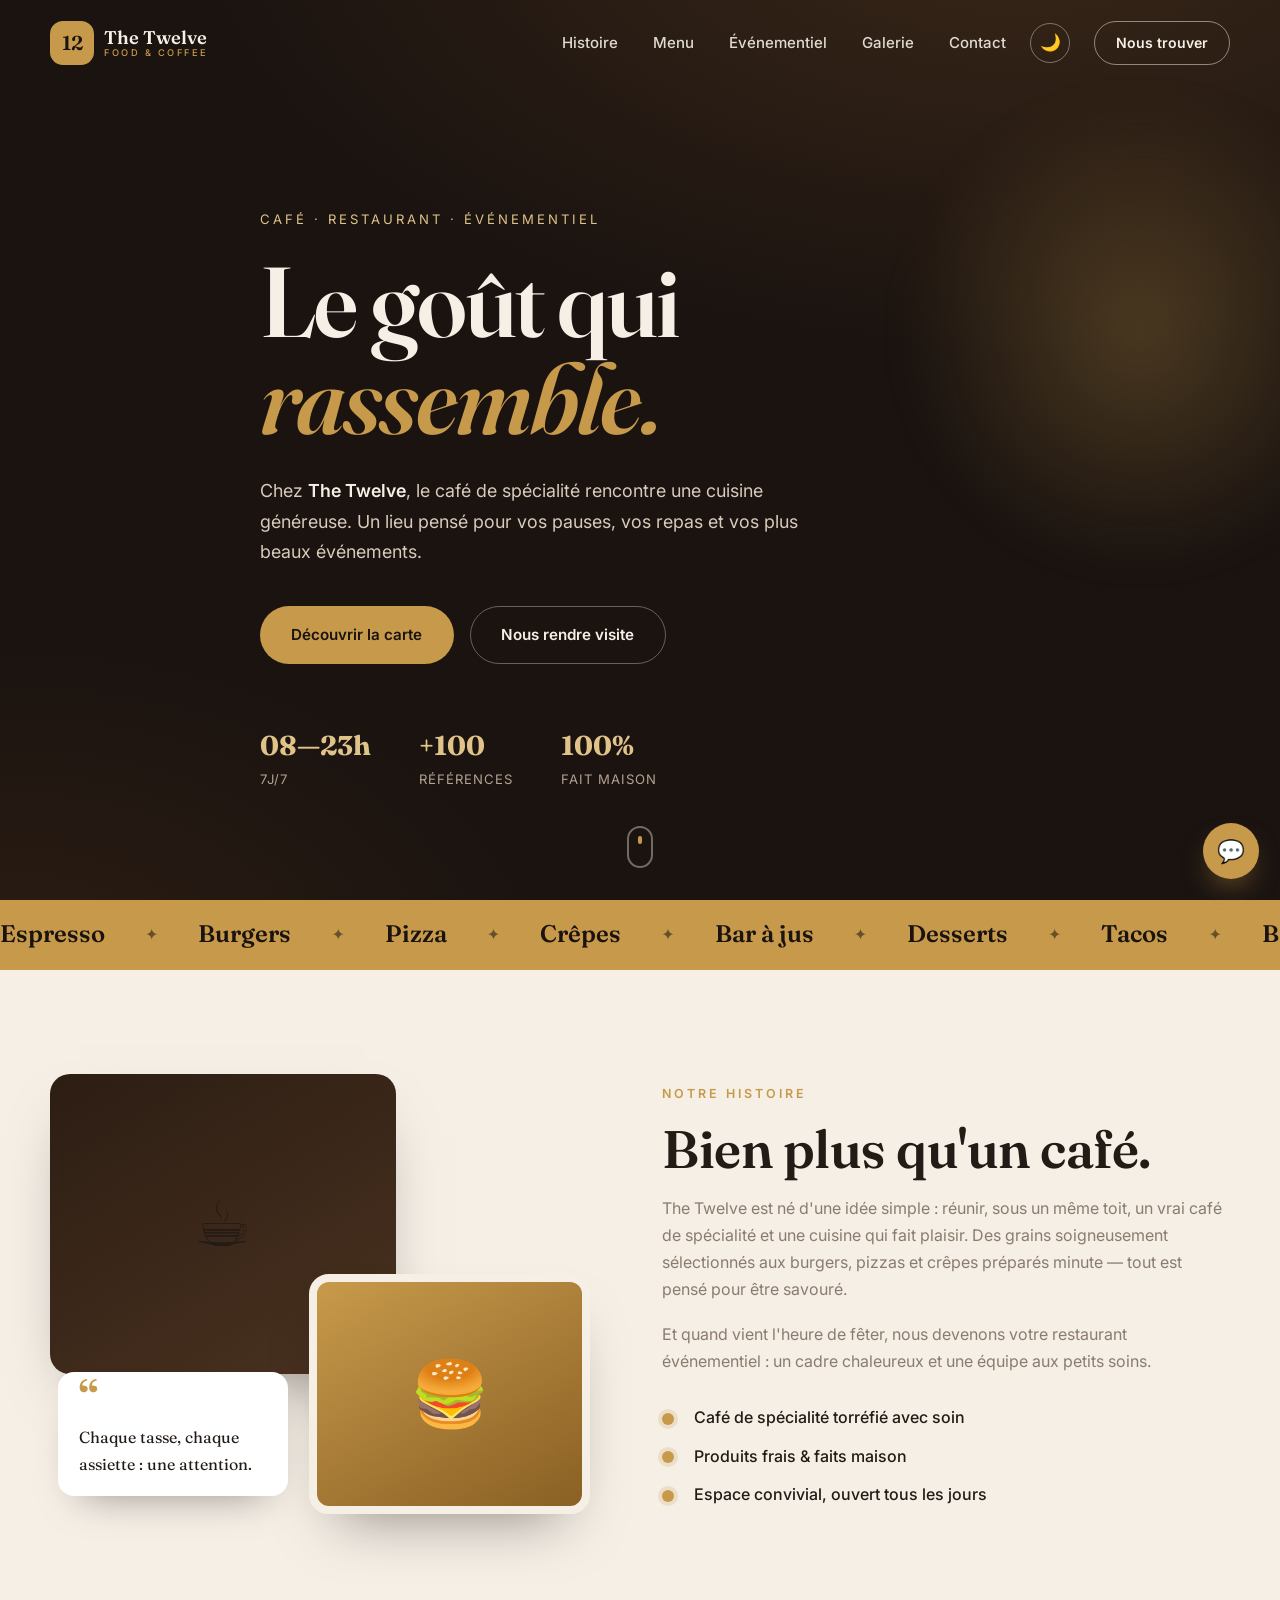
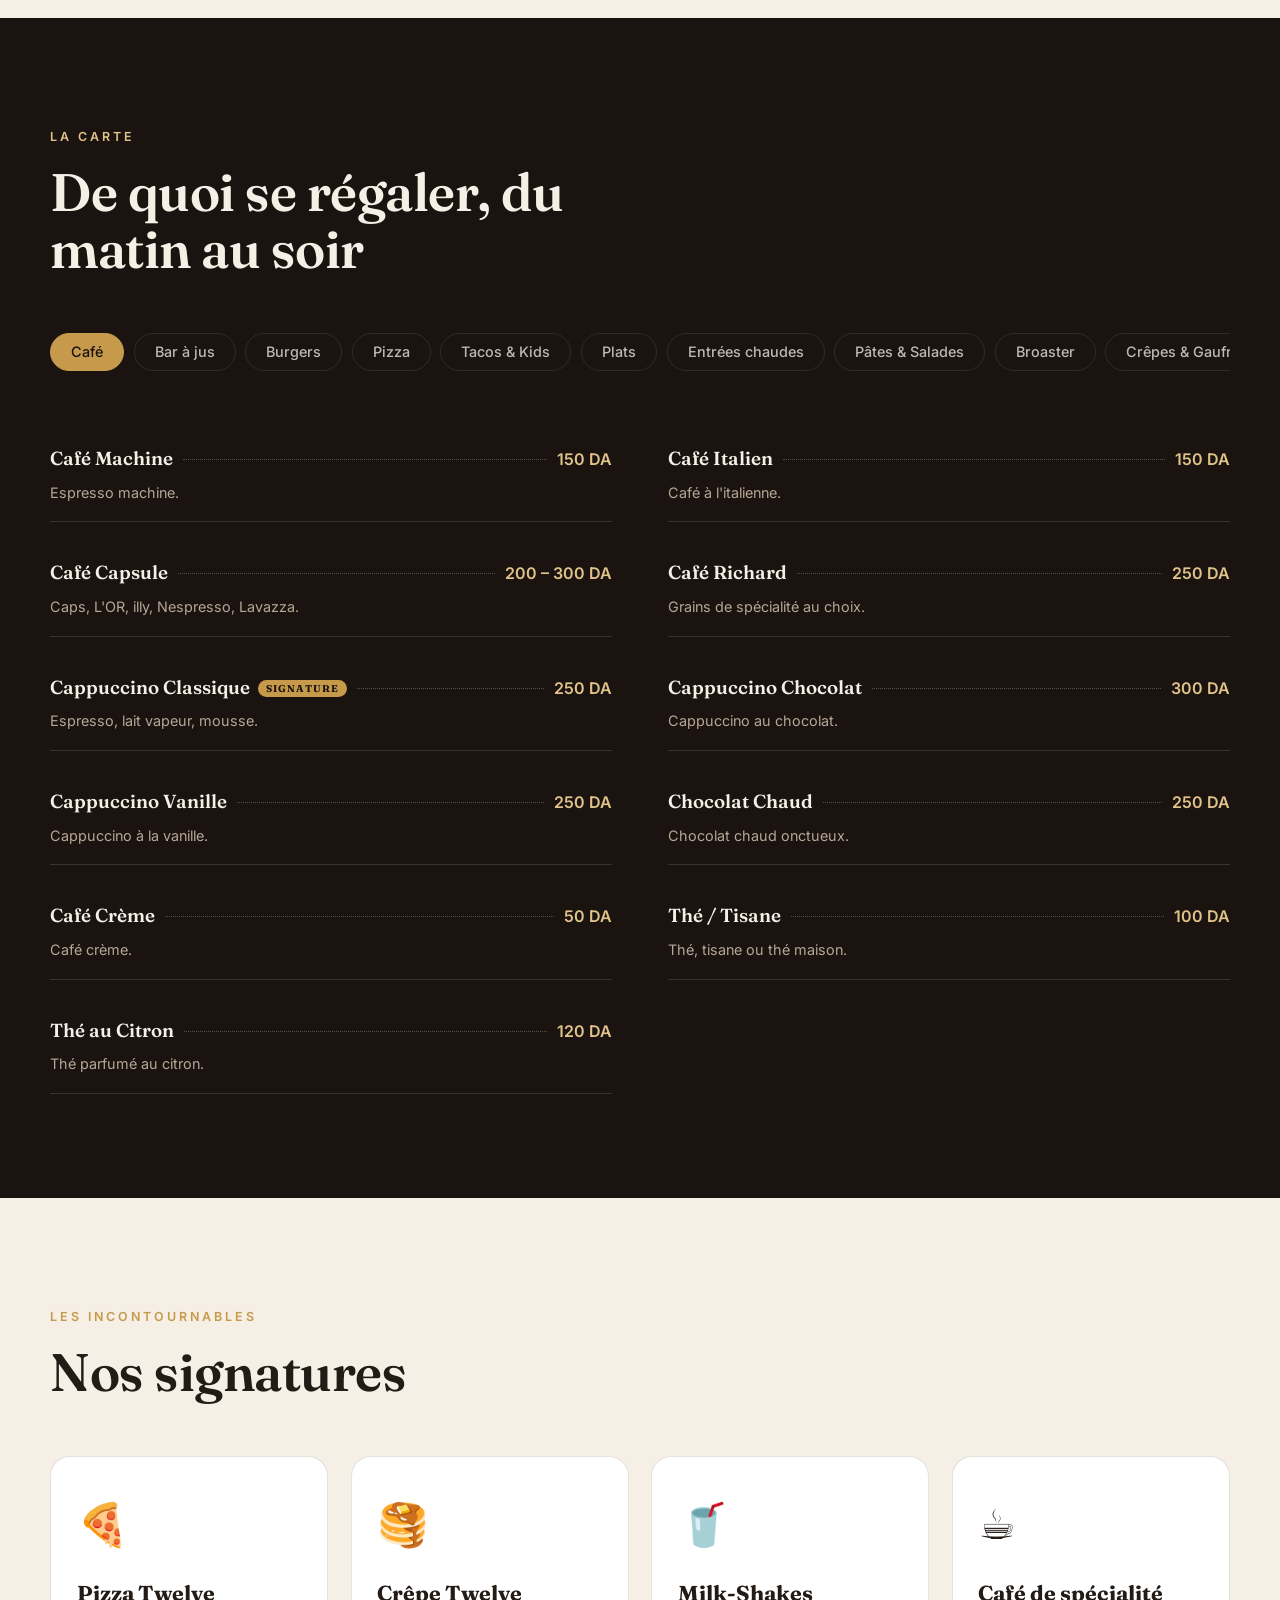
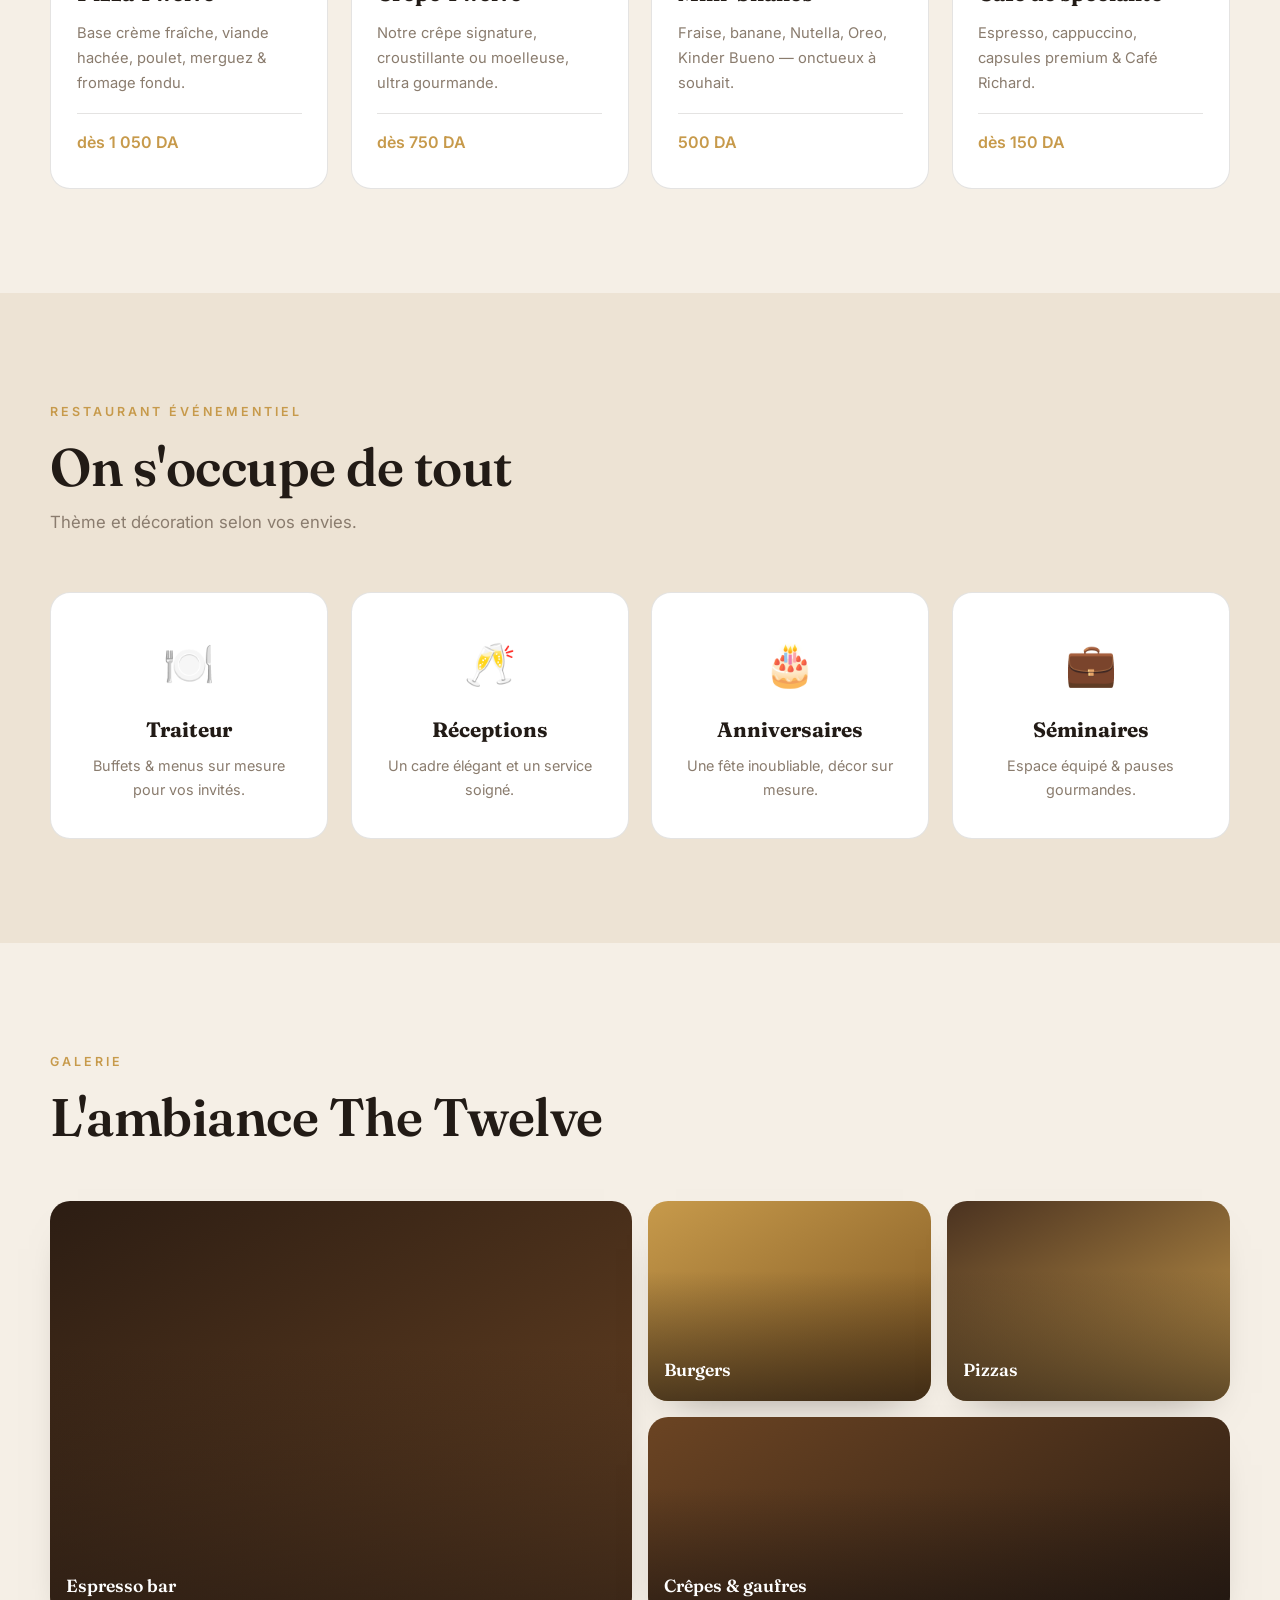
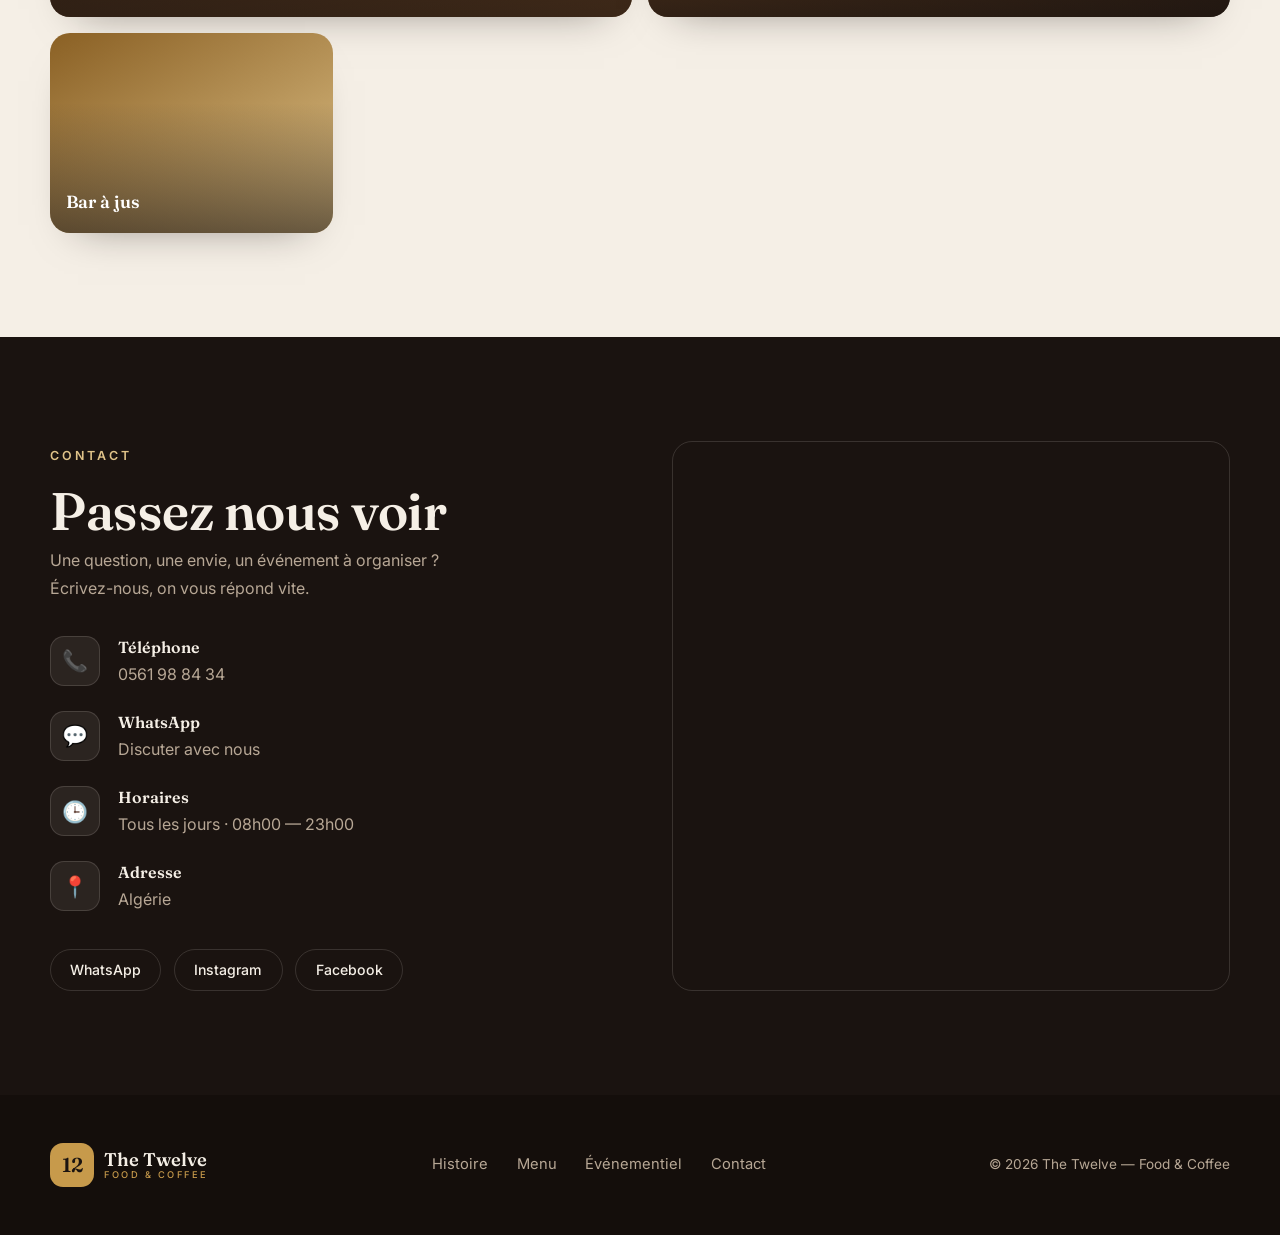
==== commit 73b95243: "Fix nav visibility over hero + add light/dark theme toggle Nav logo/links/burger/pill now render lig" ====
--- a/index.html
+++ b/index.html
@@ -9,6 +9,13 @@
   <link rel="preconnect" href="https://fonts.gstatic.com" crossorigin />
   <link href="https://fonts.googleapis.com/css2?family=Fraunces:opsz,wght@9..144,400;9..144,500;9..144,600;9..144,700&family=Inter:wght@300;400;500;600;700&display=swap" rel="stylesheet" />
   <link rel="stylesheet" href="styles.css" />
+  <script>
+    (function () {
+      var saved = localStorage.getItem("twelve-theme");
+      var theme = saved || (window.matchMedia("(prefers-color-scheme: dark)").matches ? "dark" : "light");
+      document.documentElement.setAttribute("data-theme", theme);
+    })();
+  </script>
 </head>
 <body>
   <!-- ===== Nav ===== -->
@@ -25,6 +32,7 @@
         <a href="#galerie">Galerie</a>
         <a href="#contact">Contact</a>
       </nav>
+      <button class="theme-toggle" id="themeToggle" aria-label="Changer de thème" title="Changer de thème">🌙</button>
       <a href="#contact" class="nav__pill">Nous trouver</a>
       <button class="burger" id="burger" aria-label="Menu"><span></span><span></span></button>
     </div>
--- a/styles.css
+++ b/styles.css
@@ -1,17 +1,27 @@
 /* ===== Tokens ===== */
 :root {
+  /* brand constants */
+  --cream: #f5efe6;
   --espresso: #1a1310;
-  --espresso-2: #241a15;
-  --cream: #f5efe6;
-  --cream-2: #ede3d4;
-  --sand: #e7dac6;
-  --ink: #221b16;
-  --muted: #8a7c6e;
-  --muted-dark: #b7a795;
   --gold: #c79a4b;
   --gold-soft: #e0c389;
+
+  /* semantic — LIGHT theme (default) */
+  --page: #f5efe6;
+  --page-alt: #ede3d4;
+  --card: #ffffff;
+  --text: #221b16;
+  --muted: #8a7c6e;
   --line: rgba(34, 27, 22, .12);
-  --line-light: rgba(245, 239, 230, .14);
+
+  --dark-bg: #1a1310;       /* .section--dark */
+  --dark-bg-2: #140e0b;     /* footer */
+  --dark-text: #f5efe6;
+  --dark-muted: #b7a795;
+  --dark-line: rgba(245, 239, 230, .14);
+
+  --nav-bg: rgba(245, 239, 230, .82);
+
   --radius: 20px;
   --max: 1180px;
   --serif: "Fraunces", Georgia, serif;
@@ -19,11 +29,25 @@
   --ease: cubic-bezier(.22, 1, .36, 1);
 }
 
+[data-theme="dark"] {
+  --page: #161009;
+  --page-alt: #1e160f;
+  --card: #241a15;
+  --text: #f1e8db;
+  --muted: #9c8b78;
+  --line: rgba(245, 239, 230, .12);
+
+  --dark-bg: #100b07;
+  --dark-bg-2: #0b0705;
+  --nav-bg: rgba(22, 16, 9, .85);
+}
+
 * { margin: 0; padding: 0; box-sizing: border-box; }
 html { scroll-behavior: smooth; scroll-padding-top: 80px; }
 body {
-  font-family: var(--sans); color: var(--ink); background: var(--cream);
+  font-family: var(--sans); color: var(--text); background: var(--page);
   line-height: 1.7; -webkit-font-smoothing: antialiased;
+  transition: background .4s var(--ease), color .4s var(--ease);
 }
 a { color: inherit; text-decoration: none; }
 ul { list-style: none; }
@@ -32,11 +56,11 @@
 
 .container { width: min(100% - 2.6rem, var(--max)); margin-inline: auto; }
 .section { padding: 6.5rem 0; }
-.section--dark { background: var(--espresso); color: var(--cream); }
-.section--cream { background: var(--cream-2); }
+.section--dark { background: var(--dark-bg); color: var(--dark-text); }
+.section--cream { background: var(--page-alt); }
 
 /* ===== Typography ===== */
-.h2 { font-family: var(--serif); font-weight: 600; font-size: clamp(2rem, 5vw, 3.3rem); line-height: 1.08; letter-spacing: -.5px; color: var(--ink); }
+.h2 { font-family: var(--serif); font-weight: 600; font-size: clamp(2rem, 5vw, 3.3rem); line-height: 1.08; letter-spacing: -.5px; color: var(--text); }
 .h2--light { color: var(--cream); }
 .eyebrow {
   display: inline-block; font-size: .78rem; font-weight: 600; letter-spacing: 3px;
@@ -45,7 +69,7 @@
 .eyebrow--light { color: var(--gold-soft); }
 .section__head { max-width: 640px; margin-bottom: 3.5rem; }
 .section__sub { color: var(--muted); margin-top: .8rem; font-size: 1.05rem; }
-.section--dark .section__sub { color: var(--muted-dark); }
+.section--dark .section__sub { color: var(--dark-muted); }
 
 /* ===== Buttons ===== */
 .btn {
@@ -65,25 +89,40 @@
   font-family: var(--serif); font-weight: 600; font-size: 1.25rem;
   background: var(--gold); color: #1a1310;
 }
-.logo__text { display: flex; flex-direction: column; line-height: 1.05; font-family: var(--serif); font-weight: 600; font-size: 1.15rem; color: var(--ink); }
+.logo__text { display: flex; flex-direction: column; line-height: 1.05; font-family: var(--serif); font-weight: 600; font-size: 1.15rem; color: var(--cream); transition: color .35s var(--ease); }
 .logo__text small { font-family: var(--sans); font-weight: 500; font-size: .58rem; letter-spacing: 2.5px; text-transform: uppercase; color: var(--gold); }
+.nav.is-stuck .logo__text { color: var(--text); }
 .logo--light .logo__text { color: var(--cream); }
 
 /* ===== Nav ===== */
 .nav { position: fixed; top: 0; left: 0; right: 0; z-index: 100; transition: .35s var(--ease); }
-.nav__inner { display: flex; align-items: center; justify-content: space-between; padding: 1.3rem 0; transition: padding .35s var(--ease); }
-.nav.is-stuck { background: rgba(245, 239, 230, .82); backdrop-filter: blur(14px); box-shadow: 0 8px 30px -22px rgba(0,0,0,.6); }
+.nav__inner { display: flex; align-items: center; gap: 1.5rem; justify-content: space-between; padding: 1.3rem 0; transition: padding .35s var(--ease); }
+.nav.is-stuck { background: var(--nav-bg); backdrop-filter: blur(14px); box-shadow: 0 8px 30px -22px rgba(0,0,0,.6); }
 .nav.is-stuck .nav__inner { padding: .7rem 0; }
-.nav__links { display: flex; gap: 2.2rem; }
-.nav__links a { font-size: .94rem; font-weight: 500; color: var(--ink); position: relative; opacity: .85; transition: .2s; }
+.nav__links { display: flex; gap: 2.2rem; margin-left: auto; }
+.nav__links a { font-size: .94rem; font-weight: 500; color: var(--cream); position: relative; opacity: .9; transition: color .35s var(--ease), opacity .2s; }
 .nav__links a::after { content: ""; position: absolute; left: 0; bottom: -5px; width: 0; height: 2px; background: var(--gold); transition: width .25s var(--ease); }
 .nav__links a:hover { opacity: 1; }
 .nav__links a:hover::after, .nav__links a.is-active::after { width: 100%; }
 .nav__links a.is-active { opacity: 1; }
-.nav__pill { border: 1.5px solid var(--ink); padding: .55rem 1.3rem; border-radius: 100px; font-size: .88rem; font-weight: 600; transition: .25s var(--ease); }
-.nav__pill:hover { background: var(--ink); color: var(--cream); }
+.nav.is-stuck .nav__links a { color: var(--text); }
+
+/* theme toggle */
+.theme-toggle {
+  width: 40px; height: 40px; flex-shrink: 0; border-radius: 50%; cursor: pointer;
+  border: 1.5px solid rgba(245, 239, 230, .4); background: transparent; color: var(--cream);
+  font-size: 1.05rem; display: grid; place-items: center; transition: .3s var(--ease);
+}
+.theme-toggle:hover { transform: rotate(20deg); border-color: var(--gold); }
+.nav.is-stuck .theme-toggle { border-color: var(--line); color: var(--text); }
+
+.nav__pill { border: 1.5px solid rgba(245, 239, 230, .5); color: var(--cream); padding: .55rem 1.3rem; border-radius: 100px; font-size: .88rem; font-weight: 600; transition: .25s var(--ease); }
+.nav.is-stuck .nav__pill { border-color: var(--text); color: var(--text); }
+.nav__pill:hover { background: var(--gold); border-color: var(--gold); color: #1a1310; }
+
 .burger { display: none; flex-direction: column; gap: 6px; background: none; border: 0; cursor: pointer; padding: 8px; }
-.burger span { width: 26px; height: 2px; background: var(--ink); border-radius: 2px; transition: .3s var(--ease); }
+.burger span { width: 26px; height: 2px; background: var(--cream); border-radius: 2px; transition: .3s var(--ease); }
+.nav.is-stuck .burger span { background: var(--text); }
 
 /* ===== Hero ===== */
 .hero {
@@ -126,20 +165,20 @@
 .story__visual { position: relative; min-height: 440px; }
 .story__card { position: absolute; border-radius: var(--radius); display: grid; place-items: center; font-size: 4rem; box-shadow: 0 30px 60px -30px rgba(26,19,16,.5); }
 .story__card--a { width: 64%; height: 300px; top: 0; left: 0; background: linear-gradient(150deg, #2c1d13, #4a3220); }
-.story__card--b { width: 52%; height: 240px; bottom: 0; right: 0; background: linear-gradient(150deg, var(--gold), #8a6024); border: 8px solid var(--cream); }
-.story__quote { position: absolute; bottom: 18px; left: 8px; background: var(--cream); padding: 1.1rem 1.3rem; border-radius: 16px; box-shadow: 0 20px 40px -24px rgba(26,19,16,.5); max-width: 230px; }
+.story__card--b { width: 52%; height: 240px; bottom: 0; right: 0; background: linear-gradient(150deg, var(--gold), #8a6024); border: 8px solid var(--page); }
+.story__quote { position: absolute; bottom: 18px; left: 8px; background: var(--card); padding: 1.1rem 1.3rem; border-radius: 16px; box-shadow: 0 20px 40px -24px rgba(26,19,16,.5); max-width: 230px; }
 .story__quote strong { font-family: var(--serif); font-size: 2.4rem; color: var(--gold); line-height: 0; }
-.story__quote p { font-family: var(--serif); font-size: 1rem; color: var(--ink); margin-top: .4rem; }
+.story__quote p { font-family: var(--serif); font-size: 1rem; color: var(--text); margin-top: .4rem; }
 .story__text p { color: var(--muted); margin-top: 1.1rem; }
 .ticks { margin-top: 1.8rem; display: grid; gap: .7rem; }
-.ticks li { position: relative; padding-left: 2rem; color: var(--ink); font-weight: 500; }
+.ticks li { position: relative; padding-left: 2rem; color: var(--text); font-weight: 500; }
 .ticks li::before { content: ""; position: absolute; left: 0; top: .55em; width: 12px; height: 12px; border-radius: 50%; background: var(--gold); box-shadow: 0 0 0 4px rgba(199,154,75,.2); }
 
 /* ===== Menu ===== */
 .tabs { display: flex; gap: .6rem; overflow-x: auto; padding-bottom: 1rem; margin-bottom: 2.5rem; scrollbar-width: none; }
 .tabs::-webkit-scrollbar { display: none; }
 .tab {
-  flex: 0 0 auto; border: 1.5px solid var(--line-light); background: transparent; color: var(--cream);
+  flex: 0 0 auto; border: 1.5px solid var(--dark-line); background: transparent; color: var(--cream);
   padding: .6rem 1.25rem; border-radius: 100px; cursor: pointer; font-family: inherit; font-size: .9rem; font-weight: 500;
   white-space: nowrap; transition: .25s var(--ease); opacity: .75;
 }
@@ -147,41 +186,40 @@
 .tab.is-active { background: var(--gold); border-color: var(--gold); color: #1a1310; opacity: 1; }
 
 .menu__list { display: grid; grid-template-columns: 1fr 1fr; gap: 1.2rem 3.5rem; }
-.m-item { padding: 1rem 0; border-bottom: 1px solid var(--line-light); animation: rise .5s var(--ease) both; }
+.m-item { padding: 1rem 0; border-bottom: 1px solid var(--dark-line); animation: rise .5s var(--ease) both; }
 .m-item__head { display: flex; align-items: baseline; gap: .6rem; }
 .m-item__name { font-family: var(--serif); font-size: 1.18rem; font-weight: 600; color: var(--cream); }
 .m-item__dots { flex: 1; border-bottom: 1.5px dotted rgba(245,239,230,.28); transform: translateY(-5px); }
 .m-item__price { font-weight: 600; color: var(--gold-soft); white-space: nowrap; }
-.m-item__price small { display: block; text-align: right; font-size: .68rem; font-weight: 500; letter-spacing: .5px; text-transform: uppercase; color: var(--muted-dark); }
-.m-item__desc { font-size: .9rem; color: var(--muted-dark); margin-top: .35rem; max-width: 90%; }
+.m-item__price small { display: block; text-align: right; font-size: .68rem; font-weight: 500; letter-spacing: .5px; text-transform: uppercase; color: var(--dark-muted); }
+.m-item__desc { font-size: .9rem; color: var(--dark-muted); margin-top: .35rem; max-width: 90%; }
 .m-tag { font-size: .62rem; font-weight: 700; letter-spacing: 1px; text-transform: uppercase; color: #1a1310; background: var(--gold); padding: .12rem .5rem; border-radius: 100px; margin-left: .5rem; vertical-align: middle; }
 
 /* ===== Signatures ===== */
 .sig__grid { display: grid; grid-template-columns: repeat(auto-fit, minmax(230px, 1fr)); gap: 1.4rem; }
 .sig {
-  background: var(--cream); border: 1px solid var(--line); border-radius: var(--radius); padding: 2rem 1.6rem;
+  background: var(--card); border: 1px solid var(--line); border-radius: var(--radius); padding: 2rem 1.6rem;
   transition: .3s var(--ease);
 }
 .sig:hover { transform: translateY(-8px); box-shadow: 0 30px 50px -30px rgba(26,19,16,.4); border-color: transparent; }
 .sig__emoji { font-size: 2.6rem; margin-bottom: 1rem; }
-.sig h3 { font-family: var(--serif); font-size: 1.35rem; color: var(--ink); margin-bottom: .5rem; }
+.sig h3 { font-family: var(--serif); font-size: 1.35rem; color: var(--text); margin-bottom: .5rem; }
 .sig p { color: var(--muted); font-size: .92rem; }
 .sig__price { display: inline-block; margin-top: 1.1rem; font-weight: 600; color: var(--gold); border-top: 1px solid var(--line); padding-top: .9rem; width: 100%; }
 
 /* ===== Events ===== */
 .events__grid { display: grid; grid-template-columns: repeat(auto-fit, minmax(220px, 1fr)); gap: 1.4rem; }
-.event { background: var(--cream); border-radius: var(--radius); padding: 2.2rem 1.6rem; text-align: center; transition: .3s var(--ease); border: 1px solid var(--line); }
+.event { background: var(--card); border-radius: var(--radius); padding: 2.2rem 1.6rem; text-align: center; transition: .3s var(--ease); border: 1px solid var(--line); }
 .event:hover { transform: translateY(-8px); box-shadow: 0 30px 50px -30px rgba(26,19,16,.4); }
 .event span { font-size: 2.6rem; display: block; margin-bottom: .8rem; }
-.event h3 { font-family: var(--serif); font-size: 1.3rem; color: var(--ink); margin-bottom: .4rem; }
+.event h3 { font-family: var(--serif); font-size: 1.3rem; color: var(--text); margin-bottom: .4rem; }
 .event p { color: var(--muted); font-size: .9rem; }
 
 /* ===== Gallery ===== */
 .gallery__grid { display: grid; grid-template-columns: repeat(4, 1fr); grid-auto-rows: 200px; gap: 1rem; }
-.g { position: relative; border-radius: var(--radius); overflow: hidden; box-shadow: 0 20px 40px -28px rgba(26,19,16,.5); }
+.g { position: relative; border-radius: var(--radius); overflow: hidden; box-shadow: 0 20px 40px -28px rgba(26,19,16,.5); transition: .4s var(--ease); }
 .g figcaption { position: absolute; left: 1rem; bottom: 1rem; z-index: 2; color: #fff; font-family: var(--serif); font-size: 1.1rem; font-weight: 600; }
 .g::after { content: ""; position: absolute; inset: 0; background: linear-gradient(180deg, transparent 35%, rgba(26,19,16,.6)); }
-.g { transition: .4s var(--ease); }
 .g:hover { transform: scale(1.015); }
 .g--1 { grid-column: span 2; grid-row: span 2; background: linear-gradient(150deg, #2c1d13, #6b4423); }
 .g--2 { background: linear-gradient(150deg, var(--gold), #7a5320); }
@@ -191,26 +229,26 @@
 
 /* ===== Contact ===== */
 .contact__grid { display: grid; grid-template-columns: 1fr 1fr; gap: 4rem; align-items: stretch; }
-.contact__intro { color: var(--muted-dark); margin: .5rem 0 2rem; max-width: 420px; }
+.contact__intro { color: var(--dark-muted); margin: .5rem 0 2rem; max-width: 420px; }
 .contact__rows { display: grid; gap: 1.3rem; }
 .contact__rows li { display: flex; gap: 1.1rem; align-items: center; }
-.contact__ic { width: 50px; height: 50px; flex-shrink: 0; border-radius: 14px; background: rgba(245,239,230,.08); border: 1px solid var(--line-light); display: grid; place-items: center; font-size: 1.3rem; }
+.contact__ic { width: 50px; height: 50px; flex-shrink: 0; border-radius: 14px; background: rgba(245,239,230,.08); border: 1px solid var(--dark-line); display: grid; place-items: center; font-size: 1.3rem; }
 .contact__rows b { display: block; color: var(--cream); font-family: var(--serif); font-weight: 600; }
-.contact__rows a, .contact__rows span { color: var(--muted-dark); }
+.contact__rows a, .contact__rows span { color: var(--dark-muted); }
 .contact__rows a:hover { color: var(--gold-soft); }
 .contact__socials { display: flex; gap: .8rem; margin-top: 2.2rem; }
-.contact__socials a { border: 1.5px solid var(--line-light); padding: .5rem 1.2rem; border-radius: 100px; font-size: .88rem; font-weight: 500; transition: .25s var(--ease); }
+.contact__socials a { border: 1.5px solid var(--dark-line); padding: .5rem 1.2rem; border-radius: 100px; font-size: .88rem; font-weight: 500; transition: .25s var(--ease); }
 .contact__socials a:hover { background: var(--gold); border-color: var(--gold); color: #1a1310; }
-.contact__map { border-radius: var(--radius); overflow: hidden; min-height: 360px; border: 1px solid var(--line-light); }
+.contact__map { border-radius: var(--radius); overflow: hidden; min-height: 360px; border: 1px solid var(--dark-line); }
 .contact__map iframe { width: 100%; height: 100%; min-height: 360px; border: 0; filter: grayscale(.3) contrast(1.05); }
 
 /* ===== Footer ===== */
-.footer { background: #140e0b; color: var(--cream); padding: 3rem 0; }
+.footer { background: var(--dark-bg-2); color: var(--cream); padding: 3rem 0; }
 .footer__inner { display: flex; align-items: center; justify-content: space-between; flex-wrap: wrap; gap: 1.5rem; }
 .footer__nav { display: flex; gap: 1.8rem; }
-.footer__nav a { font-size: .92rem; color: var(--muted-dark); }
+.footer__nav a { font-size: .92rem; color: var(--dark-muted); }
 .footer__nav a:hover { color: var(--gold-soft); }
-.footer__copy { font-size: .85rem; color: var(--muted-dark); }
+.footer__copy { font-size: .85rem; color: var(--dark-muted); }
 
 /* ===== FAB ===== */
 .fab {
@@ -229,7 +267,7 @@
 /* ===== Responsive ===== */
 @media (max-width: 920px) {
   .story__grid, .contact__grid { grid-template-columns: 1fr; gap: 3rem; }
-  .menu__list { grid-template-columns: 1fr; gap: 0 0; }
+  .menu__list { grid-template-columns: 1fr; gap: 0; }
   .story__visual { min-height: 380px; }
 }
 @media (max-width: 720px) {
@@ -237,15 +275,15 @@
   .nav__links {
     position: fixed; inset: 0 0 0 auto; width: min(80%, 320px); background: var(--espresso); color: var(--cream);
     flex-direction: column; justify-content: center; gap: 2rem; padding: 2rem; transform: translateX(100%);
-    transition: transform .4s var(--ease);
+    transition: transform .4s var(--ease); margin-left: 0;
   }
   .nav__links.open { transform: none; }
-  .nav__links a { color: var(--cream); font-size: 1.2rem; }
+  .nav__links a, .nav.is-stuck .nav__links a { color: var(--cream); font-size: 1.2rem; }
   .nav__pill { display: none; }
   .burger { display: flex; z-index: 101; }
+  .burger.open span { background: var(--cream); }
   .burger.open span:nth-child(1) { transform: translateY(4px) rotate(45deg); }
   .burger.open span:nth-child(2) { transform: translateY(-4px) rotate(-45deg); }
-  .burger.open span { background: var(--cream); }
   .hero__meta { gap: 1.8rem; }
   .gallery__grid { grid-template-columns: repeat(2, 1fr); }
   .g--1, .g--4 { grid-column: span 2; grid-row: auto; }
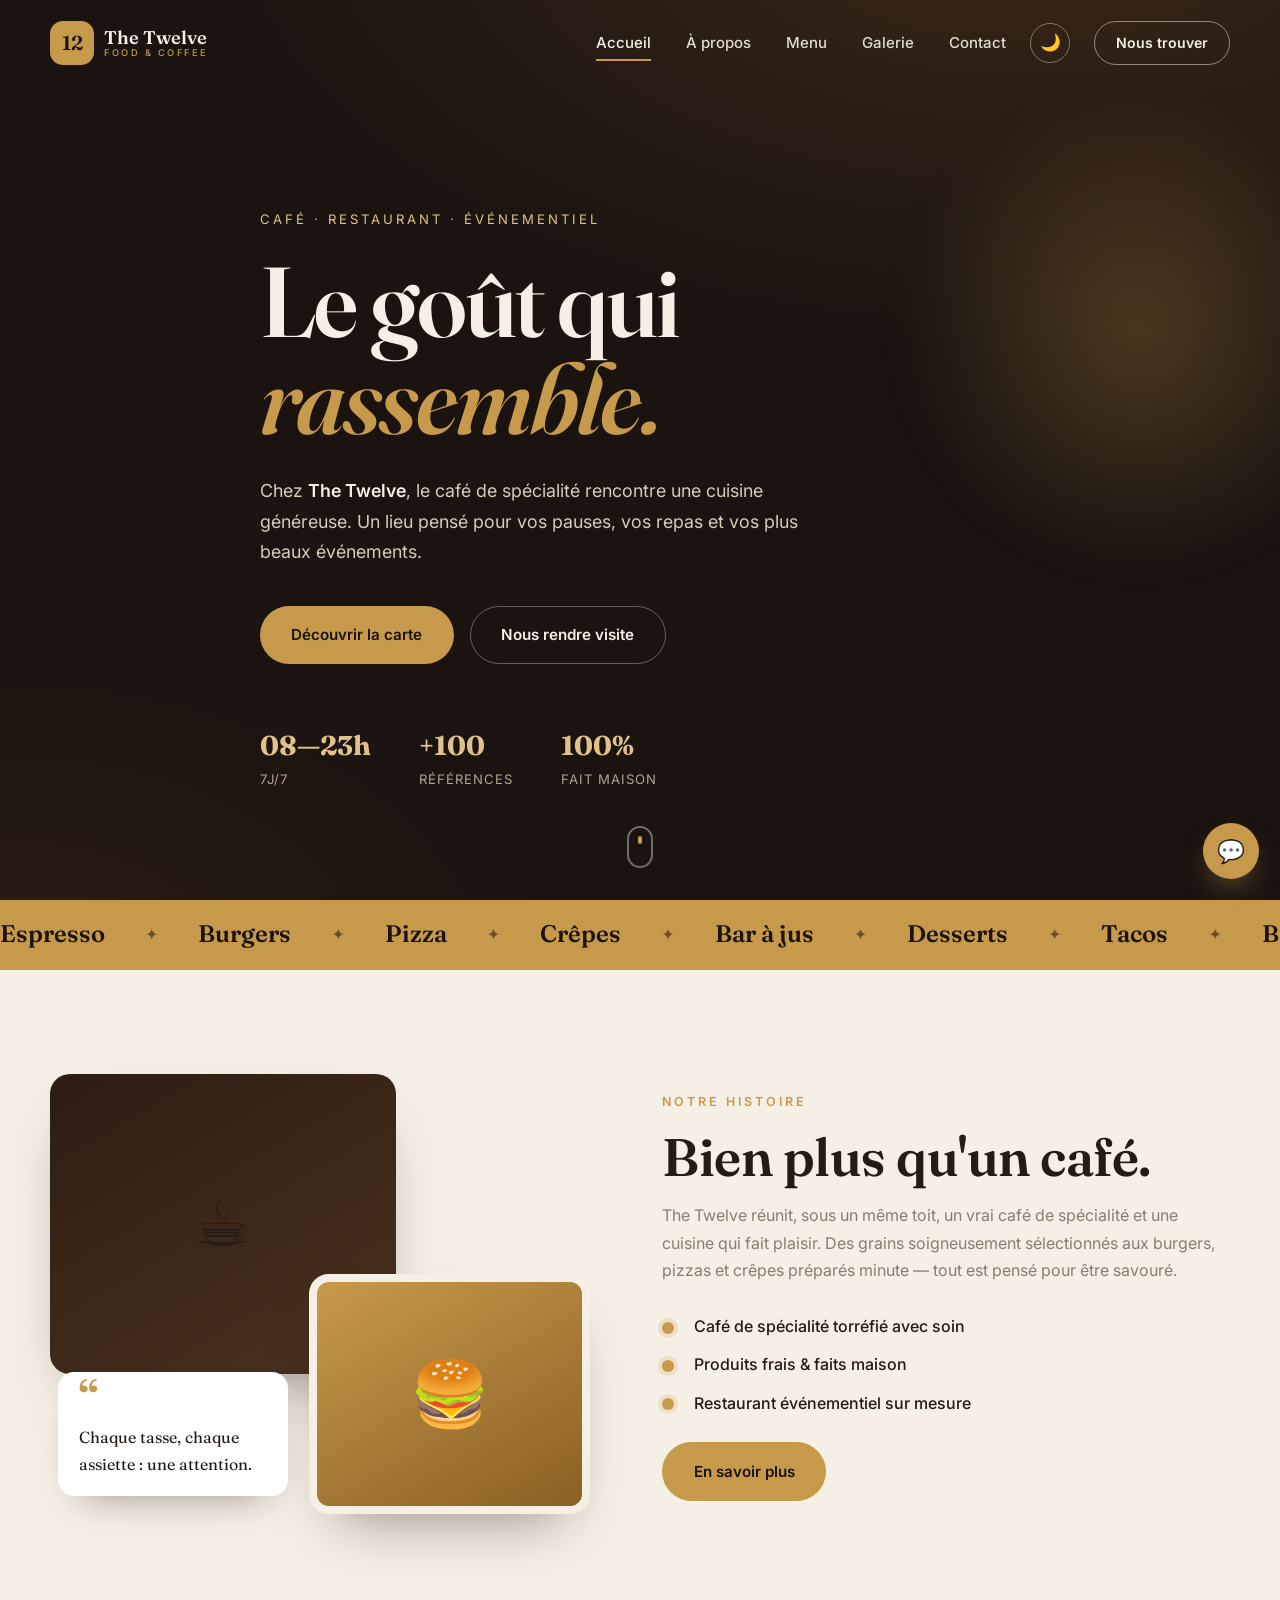
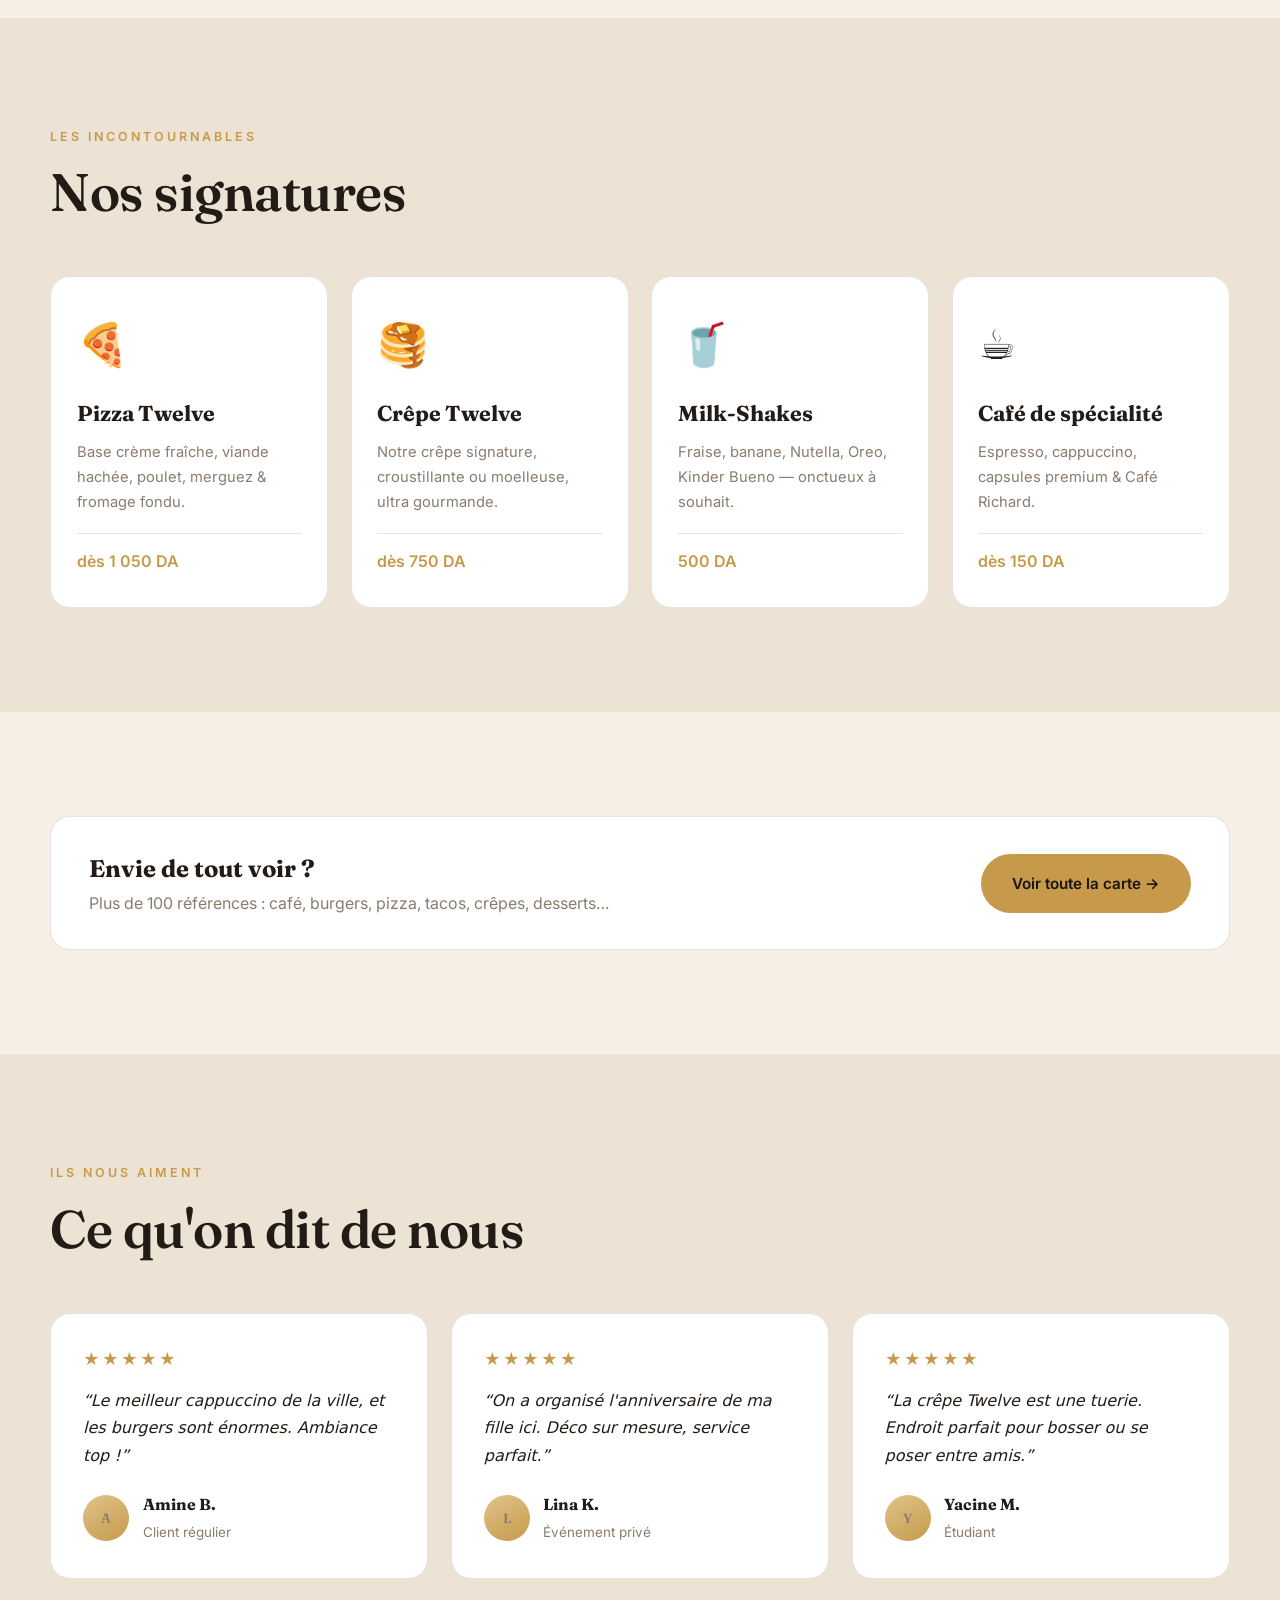
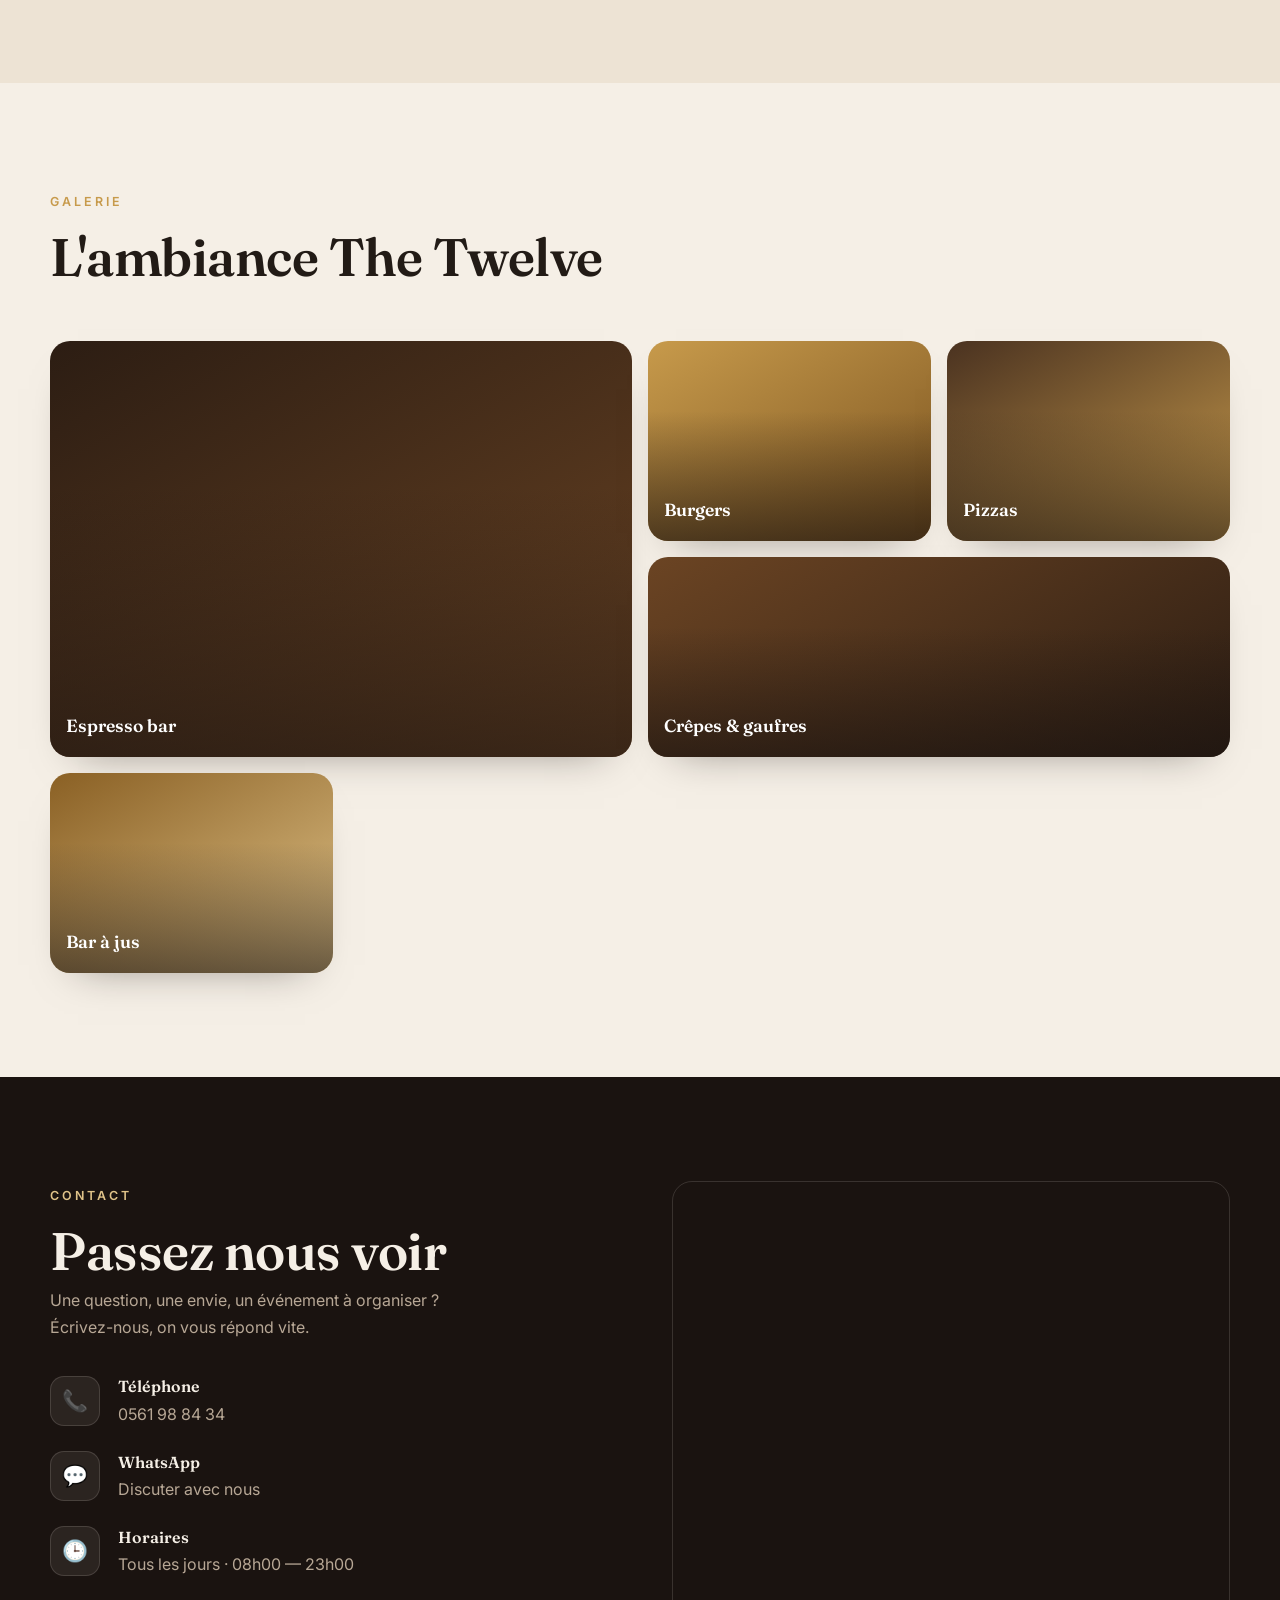
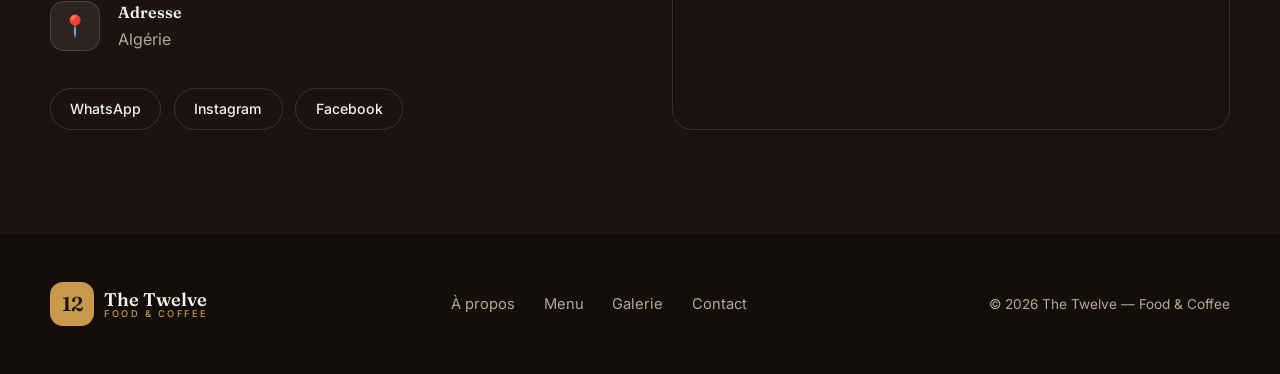
==== commit 655c756e: "Restructure into multi-page site (Home, About, Menu) + polish - Split into index.html (home w/ conta" ====
--- a/index.html
+++ b/index.html
@@ -4,7 +4,11 @@
   <meta charset="UTF-8" />
   <meta name="viewport" content="width=device-width, initial-scale=1.0" />
   <title>The Twelve — Café · Restaurant · Événementiel</title>
-  <meta name="description" content="The Twelve — Food & Coffee. Café de spécialité, cuisine généreuse et restaurant événementiel en Algérie. Découvrez notre carte." />
+  <meta name="description" content="The Twelve — Food & Coffee. Café de spécialité, cuisine généreuse et restaurant événementiel en Algérie. Découvrez notre carte et passez nous voir." />
+  <meta property="og:title" content="The Twelve — Food & Coffee" />
+  <meta property="og:description" content="Café de spécialité, cuisine généreuse et restaurant événementiel en Algérie." />
+  <meta property="og:type" content="website" />
+  <link rel="icon" href="data:image/svg+xml,%3Csvg xmlns='http://www.w3.org/2000/svg' viewBox='0 0 100 100'%3E%3Crect width='100' height='100' rx='22' fill='%23c79a4b'/%3E%3Ctext x='50' y='70' font-size='54' font-family='Georgia,serif' font-weight='700' text-anchor='middle' fill='%231a1310'%3E12%3C/text%3E%3C/svg%3E" />
   <link rel="preconnect" href="https://fonts.googleapis.com" />
   <link rel="preconnect" href="https://fonts.gstatic.com" crossorigin />
   <link href="https://fonts.googleapis.com/css2?family=Fraunces:opsz,wght@9..144,400;9..144,500;9..144,600;9..144,700&family=Inter:wght@300;400;500;600;700&display=swap" rel="stylesheet" />
@@ -21,14 +25,14 @@
   <!-- ===== Nav ===== -->
   <header class="nav" id="nav">
     <div class="nav__inner container">
-      <a href="#top" class="logo">
+      <a href="index.html" class="logo">
         <span class="logo__mark">12</span>
         <span class="logo__text">The Twelve<small>Food &amp; Coffee</small></span>
       </a>
       <nav class="nav__links" id="navLinks">
-        <a href="#histoire">Histoire</a>
-        <a href="#menu">Menu</a>
-        <a href="#evenementiel">Événementiel</a>
+        <a href="index.html" class="is-active">Accueil</a>
+        <a href="about.html">À propos</a>
+        <a href="menu.html">Menu</a>
         <a href="#galerie">Galerie</a>
         <a href="#contact">Contact</a>
       </nav>
@@ -43,15 +47,13 @@
     <div class="hero__glow"></div>
     <div class="hero__inner container">
       <span class="hero__eyebrow">Café · Restaurant · Événementiel</span>
-      <h1 class="hero__title">
-        Le goût qui<br><span class="hero__accent">rassemble.</span>
-      </h1>
+      <h1 class="hero__title">Le goût qui<br><span class="hero__accent">rassemble.</span></h1>
       <p class="hero__lead">
         Chez <strong>The Twelve</strong>, le café de spécialité rencontre une cuisine
         généreuse. Un lieu pensé pour vos pauses, vos repas et vos plus beaux événements.
       </p>
       <div class="hero__cta">
-        <a href="#menu" class="btn btn--solid">Découvrir la carte</a>
+        <a href="menu.html" class="btn btn--solid">Découvrir la carte</a>
         <a href="#contact" class="btn btn--line">Nous rendre visite</a>
       </div>
       <div class="hero__meta">
@@ -75,101 +77,84 @@
     </div>
   </div>
 
-  <!-- ===== Histoire ===== -->
+  <!-- ===== Histoire (teaser) ===== -->
   <section class="story section" id="histoire">
     <div class="container story__grid">
       <div class="story__visual reveal">
         <div class="story__card story__card--a"><span>☕</span></div>
         <div class="story__card story__card--b"><span>🍔</span></div>
-        <div class="story__quote">
-          <strong>“</strong>
-          <p>Chaque tasse, chaque assiette : une attention.</p>
-        </div>
+        <div class="story__quote"><strong>“</strong><p>Chaque tasse, chaque assiette : une attention.</p></div>
       </div>
       <div class="story__text reveal">
         <span class="eyebrow">Notre histoire</span>
         <h2 class="h2">Bien plus qu'un café.</h2>
         <p>
-          The Twelve est né d'une idée simple : réunir, sous un même toit, un vrai
-          café de spécialité et une cuisine qui fait plaisir. Des grains
-          soigneusement sélectionnés aux burgers, pizzas et crêpes préparés
-          minute — tout est pensé pour être savouré.
-        </p>
-        <p>
-          Et quand vient l'heure de fêter, nous devenons votre restaurant
-          événementiel : un cadre chaleureux et une équipe aux petits soins.
+          The Twelve réunit, sous un même toit, un vrai café de spécialité et une
+          cuisine qui fait plaisir. Des grains soigneusement sélectionnés aux
+          burgers, pizzas et crêpes préparés minute — tout est pensé pour être savouré.
         </p>
         <ul class="ticks">
           <li>Café de spécialité torréfié avec soin</li>
           <li>Produits frais &amp; faits maison</li>
-          <li>Espace convivial, ouvert tous les jours</li>
+          <li>Restaurant événementiel sur mesure</li>
         </ul>
-      </div>
-    </div>
-  </section>
-
-  <!-- ===== Menu ===== -->
-  <section class="menu section section--dark" id="menu">
-    <div class="container">
-      <div class="section__head reveal">
-        <span class="eyebrow eyebrow--light">La carte</span>
-        <h2 class="h2 h2--light">De quoi se régaler, du matin au soir</h2>
-      </div>
-
-      <div class="tabs" id="tabs"><!-- injected --></div>
-      <div class="menu__list" id="menuList"><!-- injected --></div>
+        <a href="about.html" class="btn btn--solid" style="margin-top:1.6rem">En savoir plus</a>
+      </div>
     </div>
   </section>
 
   <!-- ===== Signatures ===== -->
-  <section class="signatures section">
+  <section class="signatures section section--cream">
     <div class="container">
       <div class="section__head reveal">
         <span class="eyebrow">Les incontournables</span>
         <h2 class="h2">Nos signatures</h2>
       </div>
       <div class="sig__grid">
-        <article class="sig reveal">
-          <div class="sig__emoji">🍕</div>
-          <h3>Pizza Twelve</h3>
-          <p>Base crème fraîche, viande hachée, poulet, merguez &amp; fromage fondu.</p>
-          <span class="sig__price">dès 1 050 DA</span>
+        <article class="sig reveal"><div class="sig__emoji">🍕</div><h3>Pizza Twelve</h3><p>Base crème fraîche, viande hachée, poulet, merguez &amp; fromage fondu.</p><span class="sig__price">dès 1 050 DA</span></article>
+        <article class="sig reveal"><div class="sig__emoji">🥞</div><h3>Crêpe Twelve</h3><p>Notre crêpe signature, croustillante ou moelleuse, ultra gourmande.</p><span class="sig__price">dès 750 DA</span></article>
+        <article class="sig reveal"><div class="sig__emoji">🥤</div><h3>Milk-Shakes</h3><p>Fraise, banane, Nutella, Oreo, Kinder Bueno — onctueux à souhait.</p><span class="sig__price">500 DA</span></article>
+        <article class="sig reveal"><div class="sig__emoji">☕</div><h3>Café de spécialité</h3><p>Espresso, cappuccino, capsules premium &amp; Café Richard.</p><span class="sig__price">dès 150 DA</span></article>
+      </div>
+    </div>
+  </section>
+
+  <!-- ===== Menu teaser ===== -->
+  <section class="section">
+    <div class="container">
+      <div class="teaser__band reveal">
+        <div>
+          <h3>Envie de tout voir ?</h3>
+          <p>Plus de 100 références : café, burgers, pizza, tacos, crêpes, desserts…</p>
+        </div>
+        <a href="menu.html" class="btn btn--solid">Voir toute la carte →</a>
+      </div>
+    </div>
+  </section>
+
+  <!-- ===== Avis ===== -->
+  <section class="reviews section section--cream">
+    <div class="container">
+      <div class="section__head reveal">
+        <span class="eyebrow">Ils nous aiment</span>
+        <h2 class="h2">Ce qu'on dit de nous</h2>
+      </div>
+      <div class="reviews__grid">
+        <article class="review reveal">
+          <div class="review__stars">★★★★★</div>
+          <p>“Le meilleur cappuccino de la ville, et les burgers sont énormes. Ambiance top !”</p>
+          <div class="review__who"><span class="review__av">A</span><div><b>Amine B.</b><span>Client régulier</span></div></div>
         </article>
-        <article class="sig reveal">
-          <div class="sig__emoji">🥞</div>
-          <h3>Crêpe Twelve</h3>
-          <p>Notre crêpe signature, croustillante ou moelleuse, ultra gourmande.</p>
-          <span class="sig__price">dès 750 DA</span>
+        <article class="review reveal">
+          <div class="review__stars">★★★★★</div>
+          <p>“On a organisé l'anniversaire de ma fille ici. Déco sur mesure, service parfait.”</p>
+          <div class="review__who"><span class="review__av">L</span><div><b>Lina K.</b><span>Événement privé</span></div></div>
         </article>
-        <article class="sig reveal">
-          <div class="sig__emoji">🥤</div>
-          <h3>Milk-Shakes</h3>
-          <p>Fraise, banane, Nutella, Oreo, Kinder Bueno — onctueux à souhait.</p>
-          <span class="sig__price">500 DA</span>
+        <article class="review reveal">
+          <div class="review__stars">★★★★★</div>
+          <p>“La crêpe Twelve est une tuerie. Endroit parfait pour bosser ou se poser entre amis.”</p>
+          <div class="review__who"><span class="review__av">Y</span><div><b>Yacine M.</b><span>Étudiant</span></div></div>
         </article>
-        <article class="sig reveal">
-          <div class="sig__emoji">☕</div>
-          <h3>Café de spécialité</h3>
-          <p>Espresso, cappuccino, capsules premium &amp; Café Richard.</p>
-          <span class="sig__price">dès 150 DA</span>
-        </article>
-      </div>
-    </div>
-  </section>
-
-  <!-- ===== Événementiel ===== -->
-  <section class="events section section--cream" id="evenementiel">
-    <div class="container">
-      <div class="section__head reveal">
-        <span class="eyebrow">Restaurant événementiel</span>
-        <h2 class="h2">On s'occupe de tout</h2>
-        <p class="section__sub">Thème et décoration selon vos envies.</p>
-      </div>
-      <div class="events__grid">
-        <article class="event reveal"><span>🍽️</span><h3>Traiteur</h3><p>Buffets &amp; menus sur mesure pour vos invités.</p></article>
-        <article class="event reveal"><span>🥂</span><h3>Réceptions</h3><p>Un cadre élégant et un service soigné.</p></article>
-        <article class="event reveal"><span>🎂</span><h3>Anniversaires</h3><p>Une fête inoubliable, décor sur mesure.</p></article>
-        <article class="event reveal"><span>💼</span><h3>Séminaires</h3><p>Espace équipé &amp; pauses gourmandes.</p></article>
       </div>
     </div>
   </section>
@@ -198,39 +183,21 @@
         <span class="eyebrow eyebrow--light">Contact</span>
         <h2 class="h2 h2--light">Passez nous voir</h2>
         <p class="contact__intro">Une question, une envie, un événement à organiser ? Écrivez-nous, on vous répond vite.</p>
-
         <ul class="contact__rows">
-          <li>
-            <span class="contact__ic">📞</span>
-            <div><b>Téléphone</b><a href="tel:+213561988434">0561 98 84 34</a></div>
-          </li>
-          <li>
-            <span class="contact__ic">💬</span>
-            <div><b>WhatsApp</b><a href="https://wa.me/213561988434" target="_blank" rel="noopener">Discuter avec nous</a></div>
-          </li>
-          <li>
-            <span class="contact__ic">🕒</span>
-            <div><b>Horaires</b><span>Tous les jours · 08h00 — 23h00</span></div>
-          </li>
-          <li>
-            <span class="contact__ic">📍</span>
-            <div><b>Adresse</b><span>Algérie</span></div>
-          </li>
+          <li><span class="contact__ic">📞</span><div><b>Téléphone</b><a href="tel:+213561988434">0561 98 84 34</a></div></li>
+          <li><span class="contact__ic">💬</span><div><b>WhatsApp</b><a href="https://wa.me/213561988434" target="_blank" rel="noopener">Discuter avec nous</a></div></li>
+          <li><span class="contact__ic">🕒</span><div><b>Horaires</b><span>Tous les jours · 08h00 — 23h00</span></div></li>
+          <li><span class="contact__ic">📍</span><div><b>Adresse</b><span>Algérie</span></div></li>
         </ul>
-
         <div class="contact__socials">
           <a href="https://wa.me/213561988434" target="_blank" rel="noopener">WhatsApp</a>
           <a href="#">Instagram</a>
           <a href="#">Facebook</a>
         </div>
       </div>
-
       <div class="contact__map reveal">
-        <!-- Remplacez l'adresse dans l'URL par l'emplacement exact du restaurant -->
-        <iframe
-          title="Localisation The Twelve"
-          src="https://www.google.com/maps?q=Alger,Algérie&output=embed"
-          loading="lazy" referrerpolicy="no-referrer-when-downgrade"></iframe>
+        <!-- Remplacez l'adresse par l'emplacement exact du restaurant -->
+        <iframe title="Localisation The Twelve" src="https://www.google.com/maps?q=Alger,Algérie&output=embed" loading="lazy" referrerpolicy="no-referrer-when-downgrade"></iframe>
       </div>
     </div>
   </section>
@@ -238,14 +205,14 @@
   <!-- ===== Footer ===== -->
   <footer class="footer">
     <div class="container footer__inner">
-      <a href="#top" class="logo logo--light">
+      <a href="index.html" class="logo logo--light">
         <span class="logo__mark">12</span>
         <span class="logo__text">The Twelve<small>Food &amp; Coffee</small></span>
       </a>
       <nav class="footer__nav">
-        <a href="#histoire">Histoire</a>
-        <a href="#menu">Menu</a>
-        <a href="#evenementiel">Événementiel</a>
+        <a href="about.html">À propos</a>
+        <a href="menu.html">Menu</a>
+        <a href="#galerie">Galerie</a>
         <a href="#contact">Contact</a>
       </nav>
       <p class="footer__copy">© <span id="year"></span> The Twelve — Food &amp; Coffee</p>
@@ -253,6 +220,7 @@
   </footer>
 
   <a href="https://wa.me/213561988434" target="_blank" rel="noopener" class="fab" aria-label="WhatsApp">💬</a>
+  <button class="to-top" id="toTop" aria-label="Haut de page">↑</button>
 
   <script src="script.js"></script>
 </body>
--- a/styles.css
+++ b/styles.css
@@ -264,6 +264,62 @@
 .reveal { opacity: 0; transform: translateY(34px); transition: opacity .7s var(--ease), transform .7s var(--ease); }
 .reveal.in { opacity: 1; transform: none; }
 
+/* ===== Page hero (interior pages) ===== */
+.page-hero {
+  position: relative; overflow: hidden; text-align: center; color: var(--cream);
+  padding: 10rem 0 4.5rem;
+  background:
+    radial-gradient(120% 90% at 80% -10%, #3a2718 0%, transparent 55%),
+    radial-gradient(90% 80% at 0% 120%, #2c1d13 0%, transparent 50%),
+    var(--espresso);
+}
+.page-hero__glow { position: absolute; width: 440px; height: 440px; right: -100px; top: -60px; background: radial-gradient(circle, rgba(199,154,75,.25), transparent 65%); filter: blur(20px); }
+.page-hero .eyebrow { color: var(--gold-soft); }
+.page-hero h1 { font-family: var(--serif); font-weight: 600; font-size: clamp(2.4rem, 6.5vw, 4.2rem); line-height: 1.02; letter-spacing: -1px; }
+.page-hero p { color: #d9cbbb; max-width: 560px; margin: 1.1rem auto 0; font-size: 1.08rem; }
+
+/* ===== CTA band ===== */
+.cta { text-align: center; }
+.cta__box {
+  background: linear-gradient(120deg, var(--dark-bg), #3a2718); color: var(--cream);
+  border-radius: var(--radius); padding: clamp(2.5rem, 6vw, 4rem);
+}
+.cta__box h2 { color: var(--cream); }
+.cta__box p { color: var(--dark-muted); max-width: 480px; margin: .8rem auto 1.8rem; }
+.cta__actions { display: flex; gap: 1rem; justify-content: center; flex-wrap: wrap; }
+
+/* ===== Reviews ===== */
+.reviews__grid { display: grid; grid-template-columns: repeat(auto-fit, minmax(280px, 1fr)); gap: 1.4rem; }
+.review { background: var(--card); border: 1px solid var(--line); border-radius: var(--radius); padding: 2rem; transition: .3s var(--ease); }
+.review:hover { transform: translateY(-6px); box-shadow: 0 30px 50px -30px rgba(26,19,16,.4); }
+.review__stars { color: var(--gold); letter-spacing: 2px; }
+.review p { color: var(--text); font-style: italic; margin: .9rem 0 1.4rem; }
+.review__who { display: flex; align-items: center; gap: .85rem; }
+.review__av { width: 46px; height: 46px; border-radius: 50%; display: grid; place-items: center; font-family: var(--serif); font-weight: 600; color: #1a1310; background: linear-gradient(150deg, var(--gold-soft), var(--gold)); }
+.review__who b { display: block; color: var(--text); font-family: var(--serif); }
+.review__who span { font-size: .84rem; color: var(--muted); }
+
+/* ===== Menu teaser (home) ===== */
+.teaser__band { display: flex; align-items: center; justify-content: space-between; gap: 1.5rem; flex-wrap: wrap; background: var(--card); border: 1px solid var(--line); border-radius: var(--radius); padding: 2rem 2.4rem; }
+.teaser__band h3 { font-family: var(--serif); font-size: 1.5rem; color: var(--text); }
+.teaser__band p { color: var(--muted); }
+
+/* ===== Values (about) ===== */
+.values__grid { display: grid; grid-template-columns: repeat(auto-fit, minmax(230px, 1fr)); gap: 1.4rem; }
+.value { padding: 1.8rem; border-left: 3px solid var(--gold); background: var(--card); border-radius: 0 var(--radius) var(--radius) 0; }
+.value b { font-family: var(--serif); font-size: 1.2rem; color: var(--text); display: block; margin-bottom: .4rem; }
+.value p { color: var(--muted); font-size: .92rem; }
+
+/* ===== Stats band ===== */
+.stats { display: grid; grid-template-columns: repeat(4, 1fr); gap: 1rem; text-align: center; }
+.stat b { display: block; font-family: var(--serif); font-size: clamp(2rem, 5vw, 3rem); color: var(--gold); }
+.stat span { color: var(--muted); font-size: .9rem; }
+
+/* ===== Back to top ===== */
+.to-top { position: fixed; left: 1.3rem; bottom: 1.3rem; z-index: 90; width: 46px; height: 46px; border-radius: 50%; border: 1.5px solid var(--line); background: var(--card); color: var(--text); display: grid; place-items: center; font-size: 1.1rem; cursor: pointer; opacity: 0; transform: translateY(10px); pointer-events: none; transition: .3s var(--ease); }
+.to-top.show { opacity: 1; transform: none; pointer-events: auto; }
+.to-top:hover { border-color: var(--gold); color: var(--gold); }
+
 /* ===== Responsive ===== */
 @media (max-width: 920px) {
   .story__grid, .contact__grid { grid-template-columns: 1fr; gap: 3rem; }
@@ -285,6 +341,8 @@
   .burger.open span:nth-child(1) { transform: translateY(4px) rotate(45deg); }
   .burger.open span:nth-child(2) { transform: translateY(-4px) rotate(-45deg); }
   .hero__meta { gap: 1.8rem; }
+  .stats { grid-template-columns: repeat(2, 1fr); gap: 2rem 1rem; }
+  .teaser__band { text-align: center; justify-content: center; }
   .gallery__grid { grid-template-columns: repeat(2, 1fr); }
   .g--1, .g--4 { grid-column: span 2; grid-row: auto; }
   .footer__inner { flex-direction: column; text-align: center; }
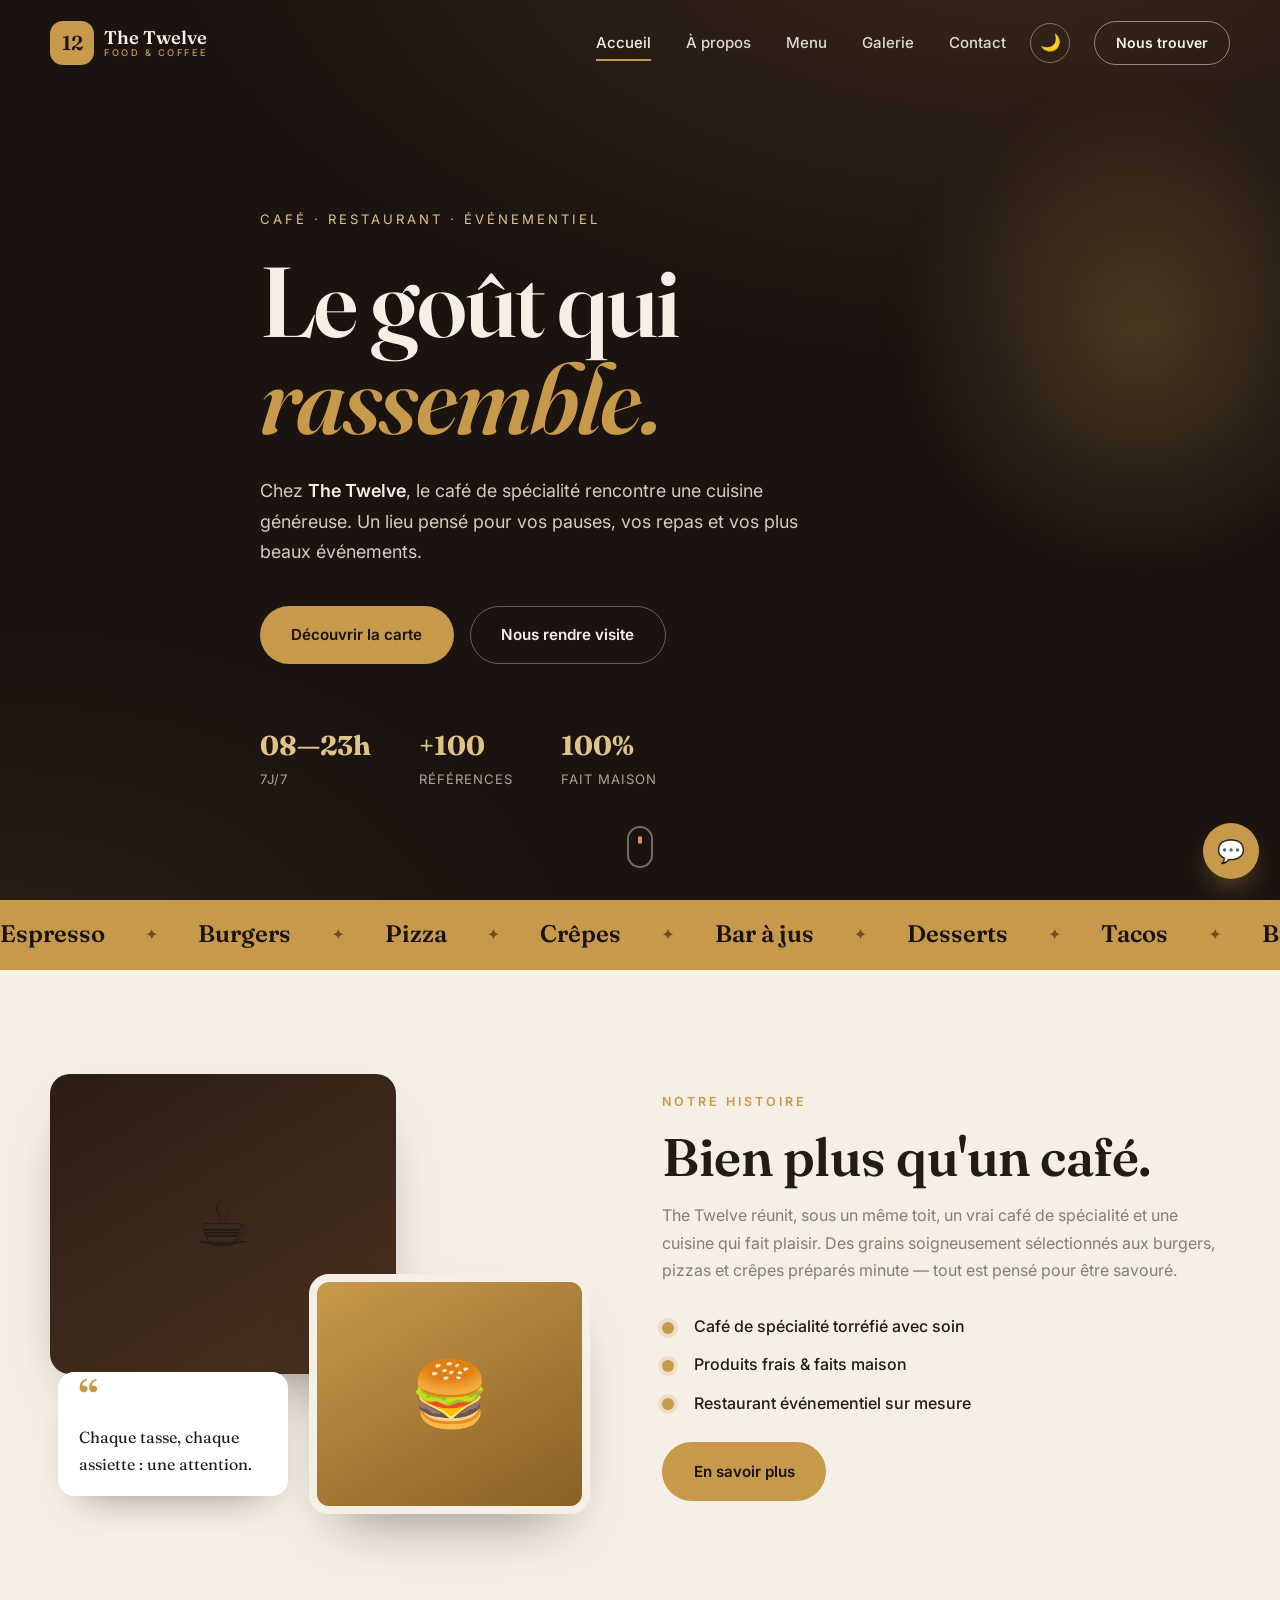
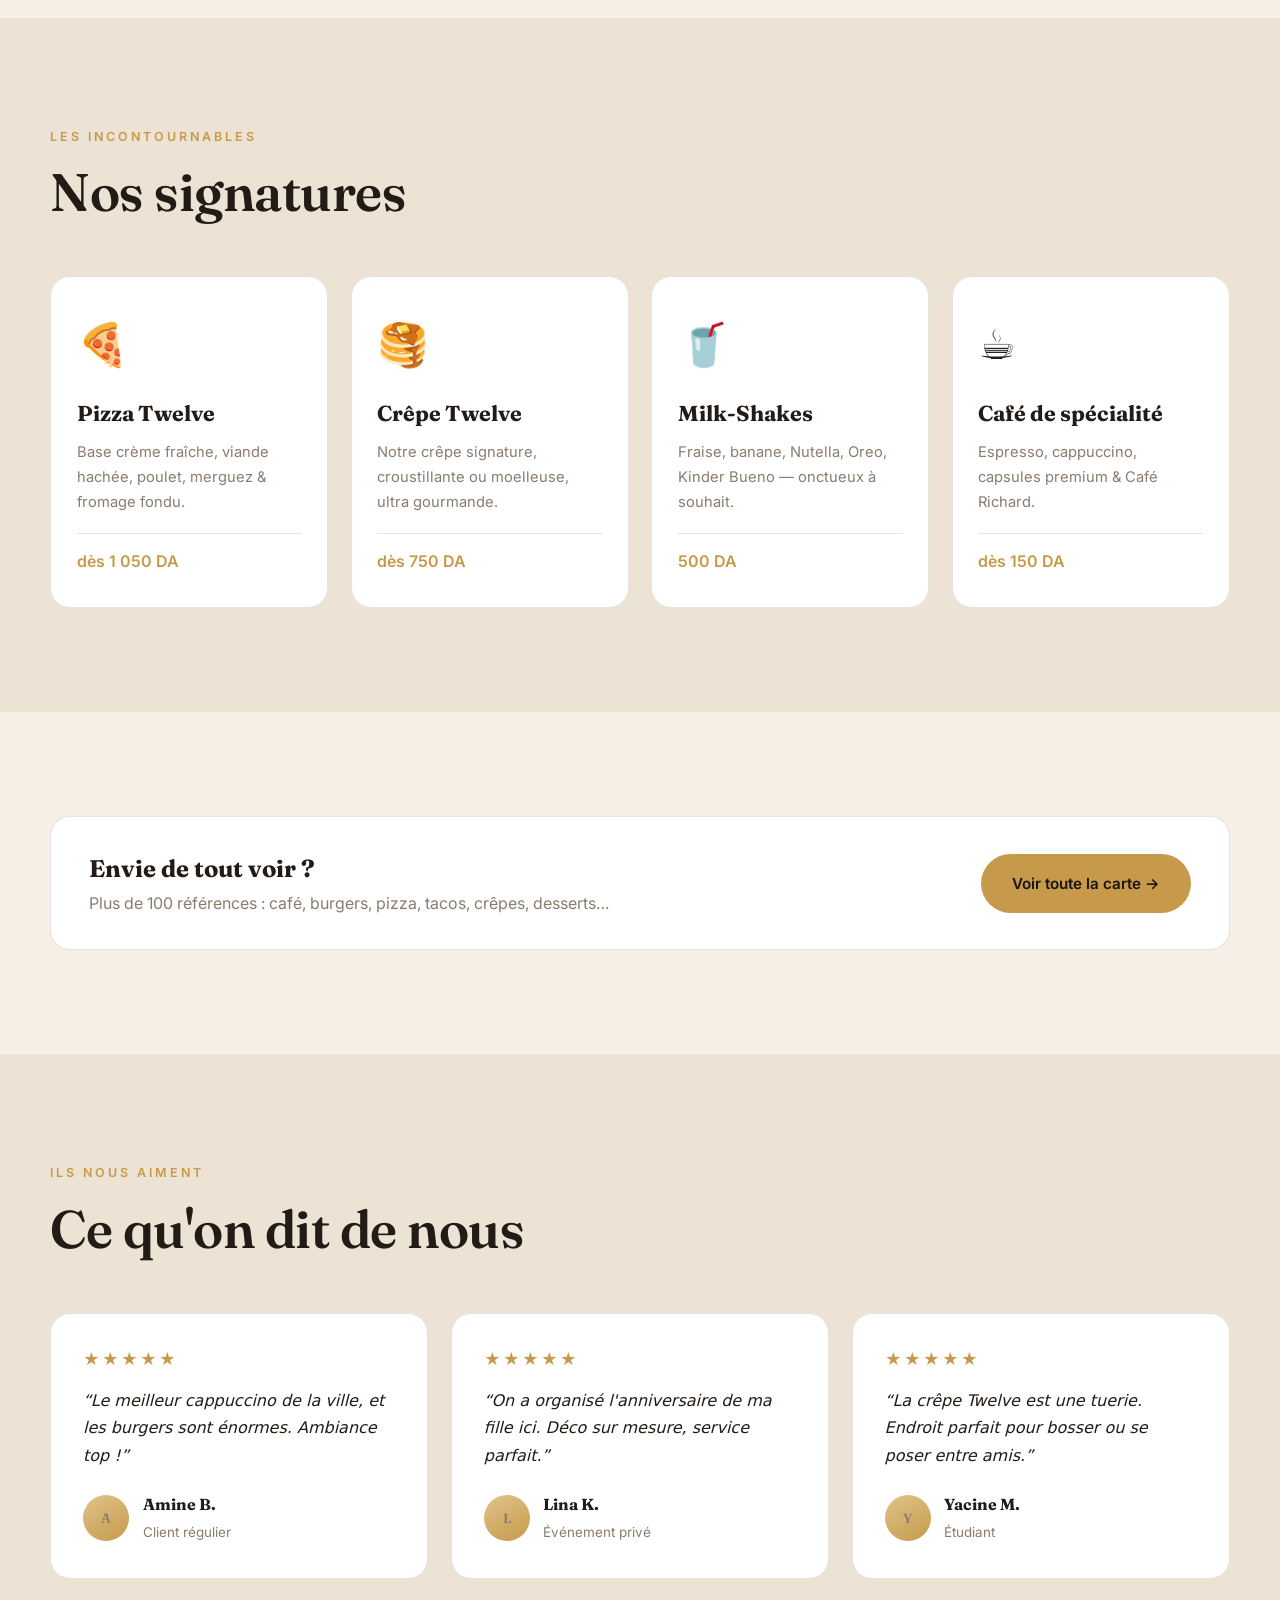
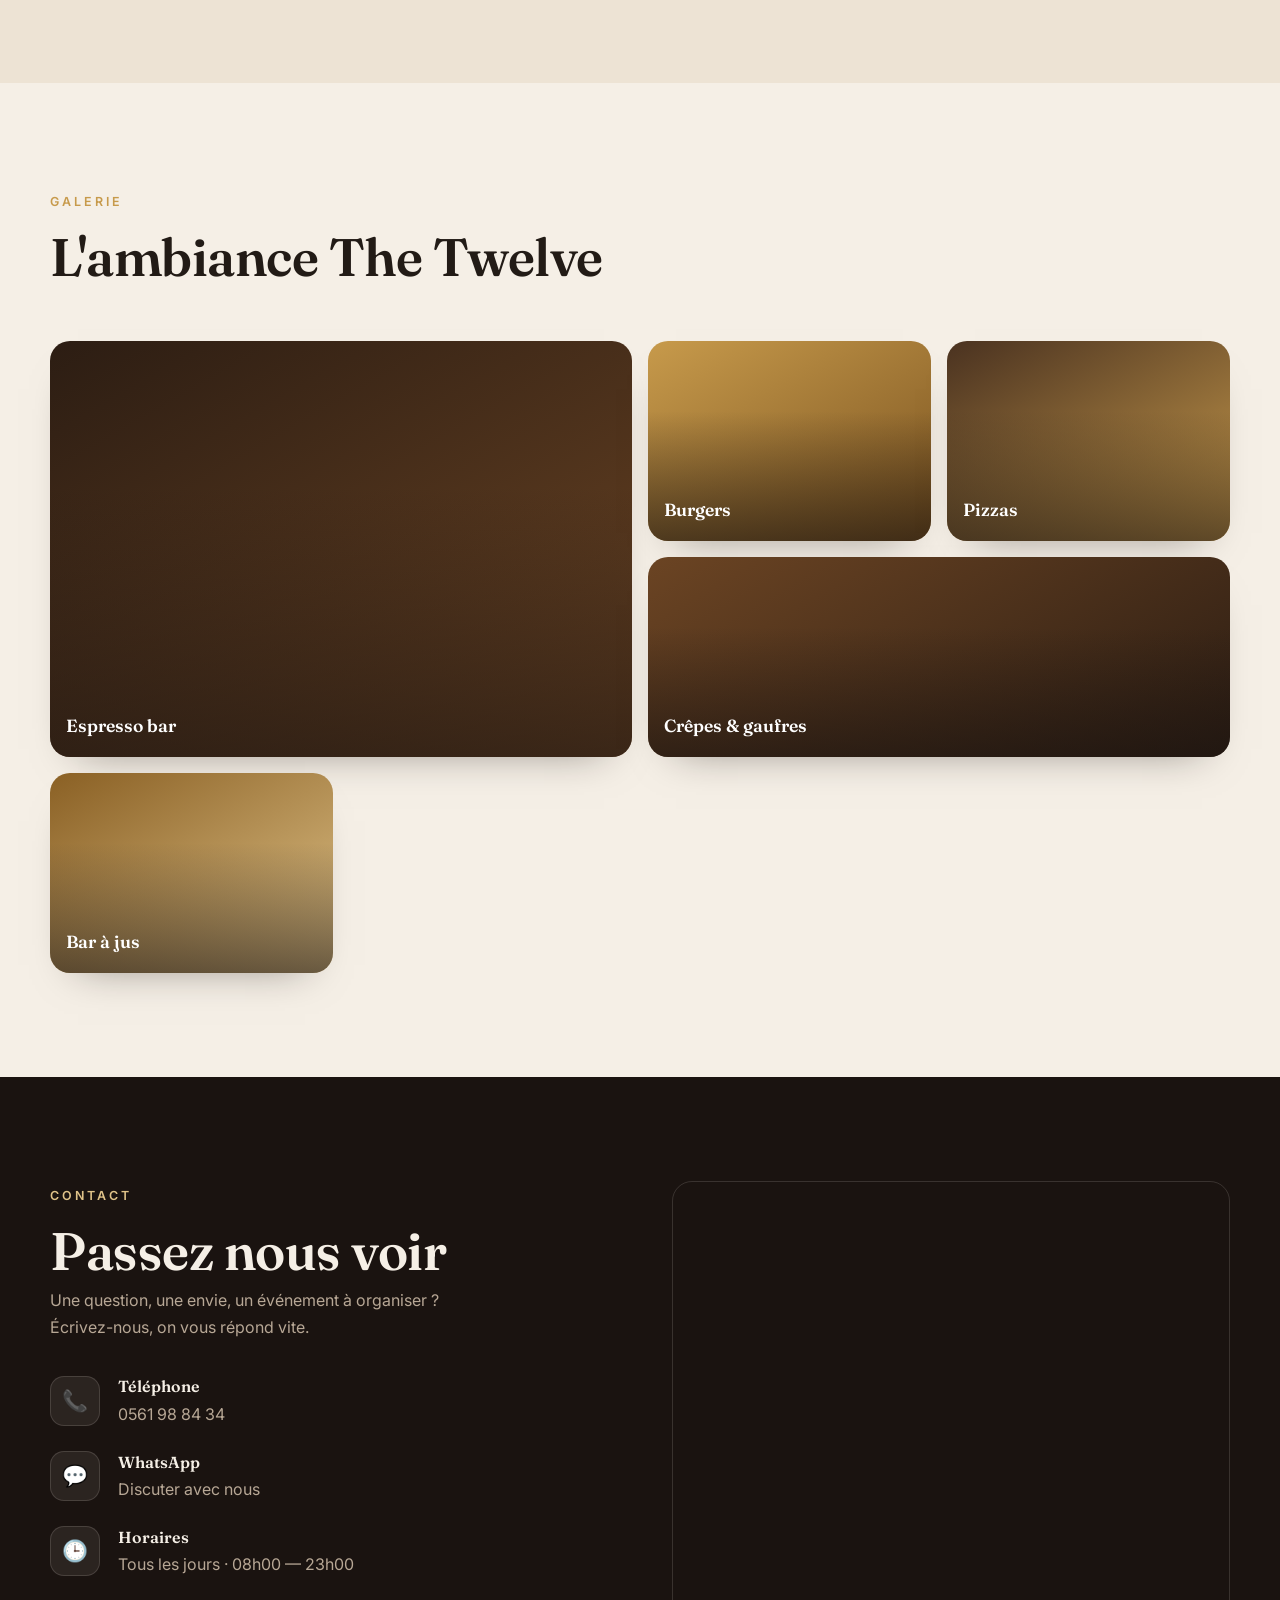
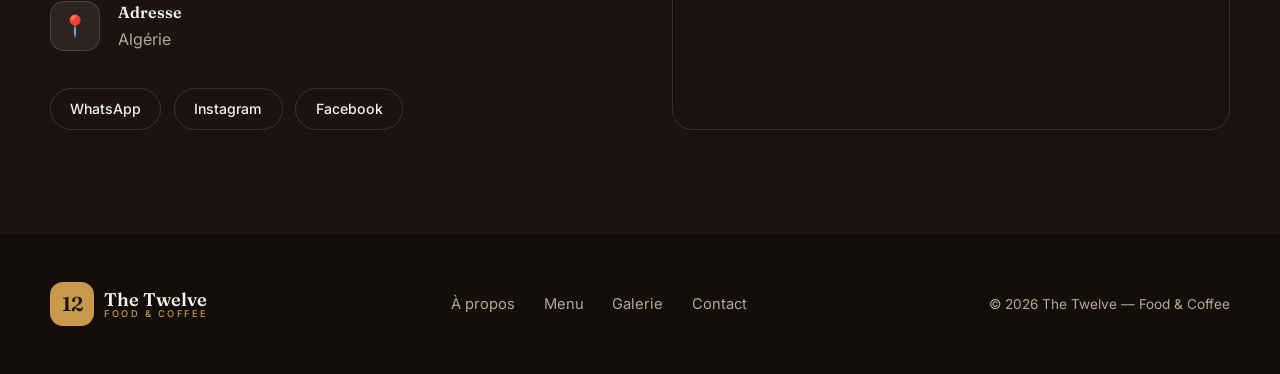
==== commit 1f164f29: "Cache-bust CSS/JS (?v=3) so browsers fetch the mobile-menu fix" ====
--- a/index.html
+++ b/index.html
@@ -12,7 +12,7 @@
   <link rel="preconnect" href="https://fonts.googleapis.com" />
   <link rel="preconnect" href="https://fonts.gstatic.com" crossorigin />
   <link href="https://fonts.googleapis.com/css2?family=Fraunces:opsz,wght@9..144,400;9..144,500;9..144,600;9..144,700&family=Inter:wght@300;400;500;600;700&display=swap" rel="stylesheet" />
-  <link rel="stylesheet" href="styles.css" />
+  <link rel="stylesheet" href="styles.css?v=3" />
   <script>
     (function () {
       var saved = localStorage.getItem("twelve-theme");
@@ -222,6 +222,6 @@
   <a href="https://wa.me/213561988434" target="_blank" rel="noopener" class="fab" aria-label="WhatsApp">💬</a>
   <button class="to-top" id="toTop" aria-label="Haut de page">↑</button>
 
-  <script src="script.js"></script>
+  <script src="script.js?v=3"></script>
 </body>
 </html>
--- a/styles.css
+++ b/styles.css
@@ -95,9 +95,17 @@
 .logo--light .logo__text { color: var(--cream); }
 
 /* ===== Nav ===== */
-.nav { position: fixed; top: 0; left: 0; right: 0; z-index: 100; transition: .35s var(--ease); }
+.nav { position: fixed; top: 0; left: 0; right: 0; z-index: 100; transition: box-shadow .35s var(--ease); }
+/* Glass bar as a pseudo-element so .nav never creates a containing block
+   that would trap the fixed mobile drawer. */
+.nav::before {
+  content: ""; position: absolute; inset: 0; z-index: -1; pointer-events: none; opacity: 0;
+  background: var(--nav-bg); backdrop-filter: blur(14px); -webkit-backdrop-filter: blur(14px);
+  transition: opacity .35s var(--ease);
+}
 .nav__inner { display: flex; align-items: center; gap: 1.5rem; justify-content: space-between; padding: 1.3rem 0; transition: padding .35s var(--ease); }
-.nav.is-stuck { background: var(--nav-bg); backdrop-filter: blur(14px); box-shadow: 0 8px 30px -22px rgba(0,0,0,.6); }
+.nav.is-stuck::before { opacity: 1; }
+.nav.is-stuck { box-shadow: 0 8px 30px -22px rgba(0,0,0,.6); }
 .nav.is-stuck .nav__inner { padding: .7rem 0; }
 .nav__links { display: flex; gap: 2.2rem; margin-left: auto; }
 .nav__links a { font-size: .94rem; font-weight: 500; color: var(--cream); position: relative; opacity: .9; transition: color .35s var(--ease), opacity .2s; }
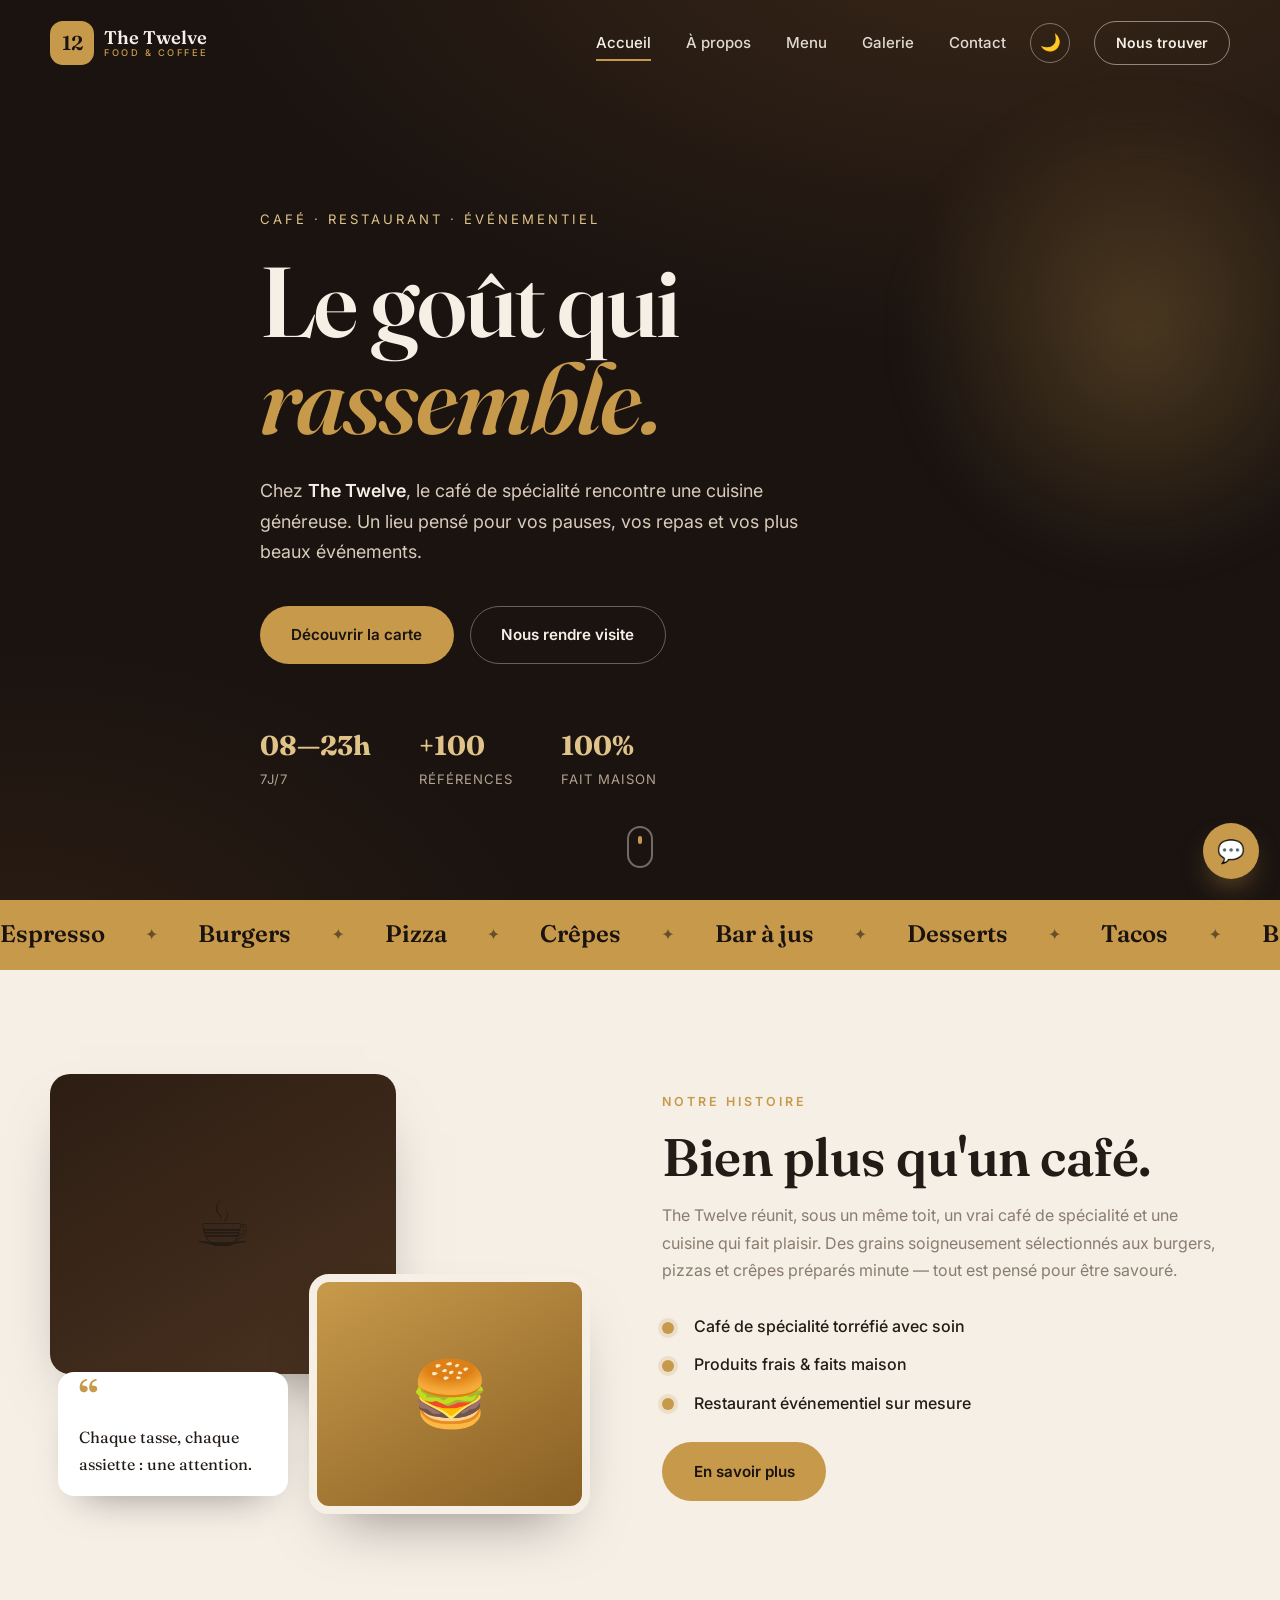
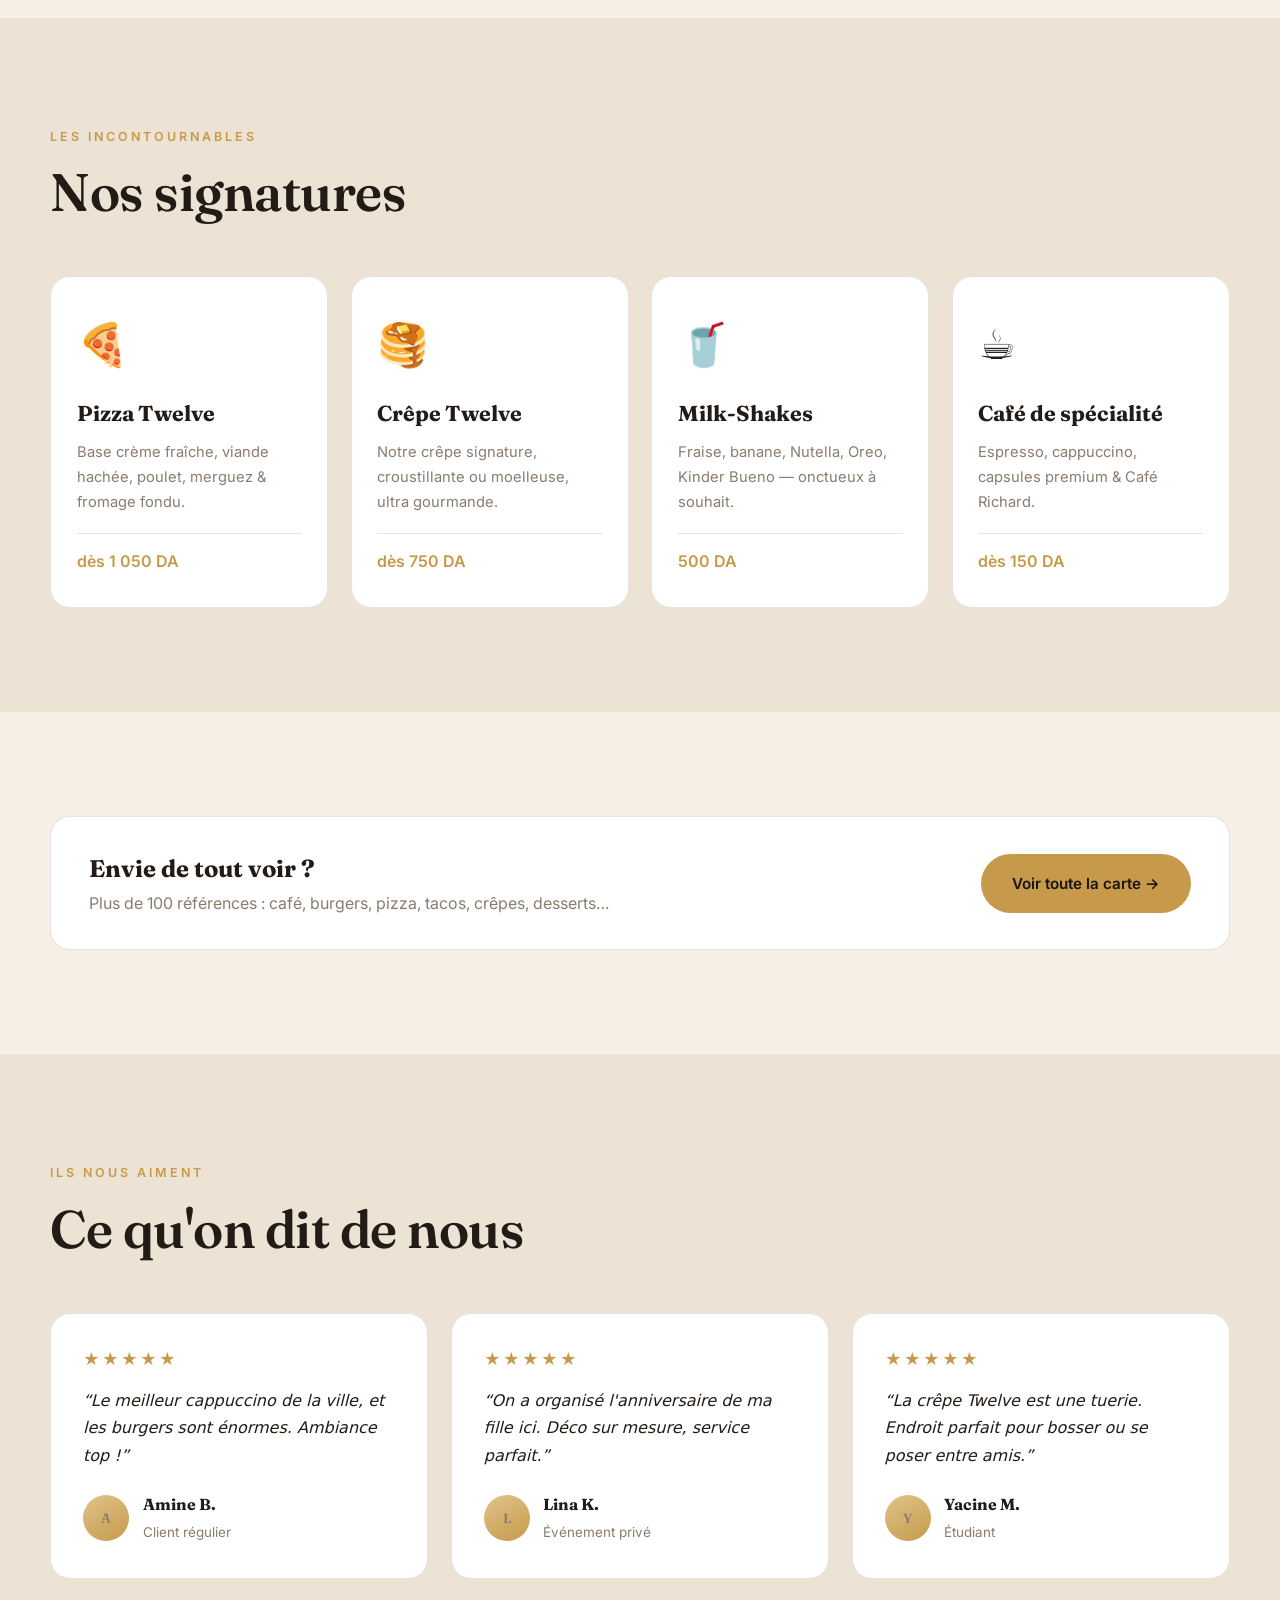
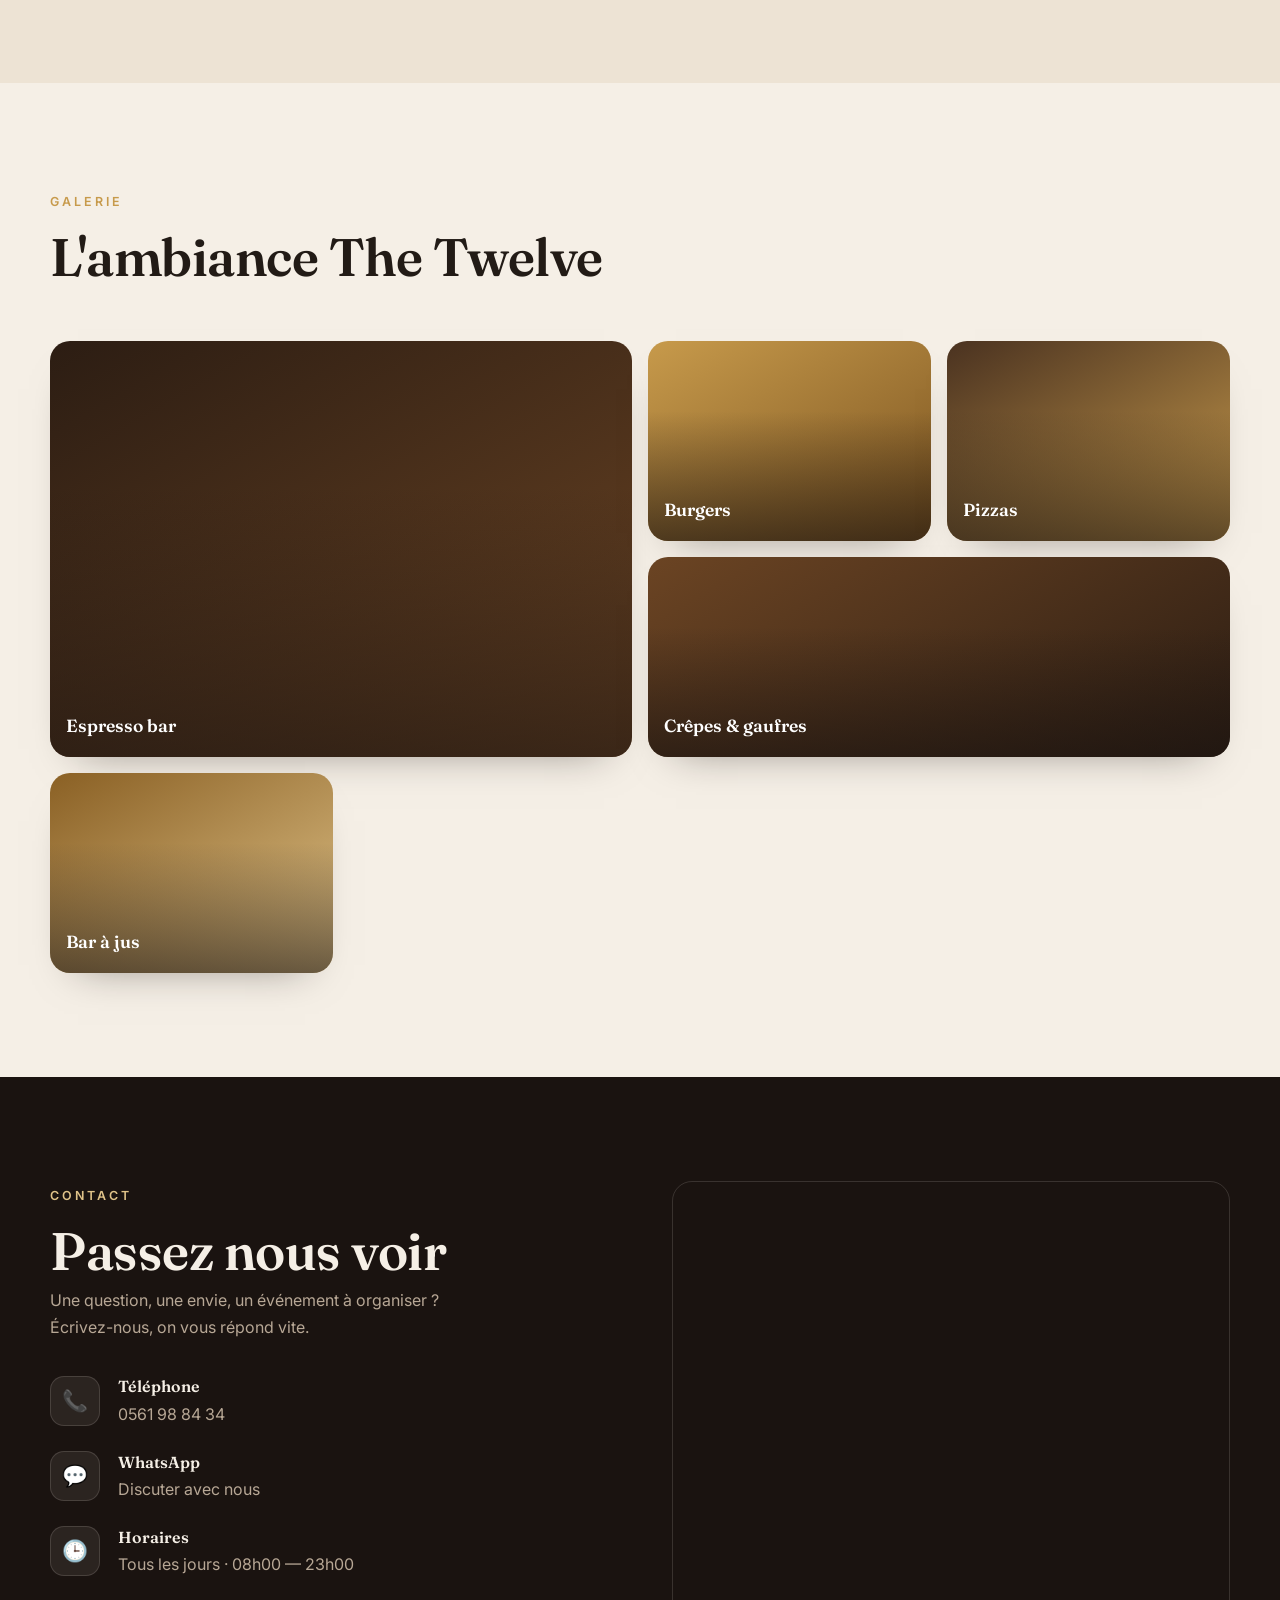
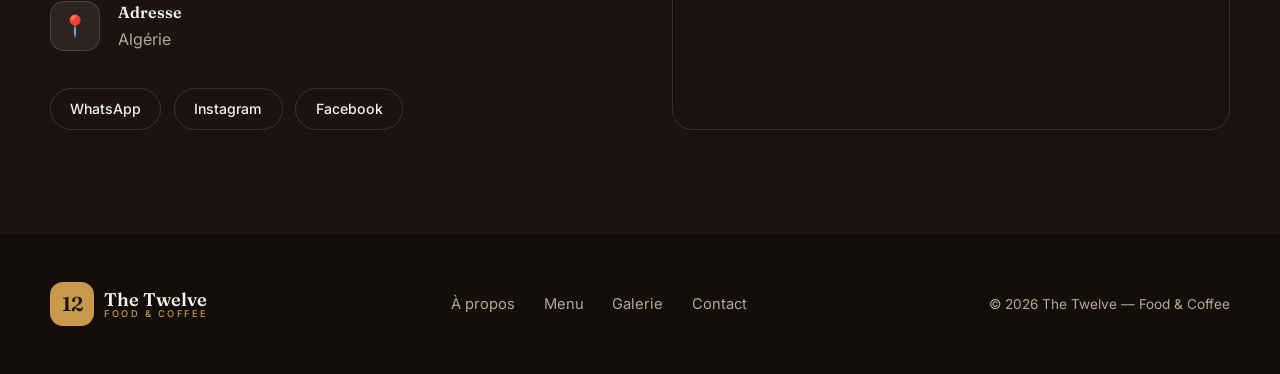
==== commit f5c918d3: "Make mobile menu a bulletproof full-screen overlay (fixes scroll glitch) When scrolled, the sticky n" ====
--- a/index.html
+++ b/index.html
@@ -12,7 +12,7 @@
   <link rel="preconnect" href="https://fonts.googleapis.com" />
   <link rel="preconnect" href="https://fonts.gstatic.com" crossorigin />
   <link href="https://fonts.googleapis.com/css2?family=Fraunces:opsz,wght@9..144,400;9..144,500;9..144,600;9..144,700&family=Inter:wght@300;400;500;600;700&display=swap" rel="stylesheet" />
-  <link rel="stylesheet" href="styles.css?v=3" />
+  <link rel="stylesheet" href="styles.css?v=4" />
   <script>
     (function () {
       var saved = localStorage.getItem("twelve-theme");
@@ -222,6 +222,6 @@
   <a href="https://wa.me/213561988434" target="_blank" rel="noopener" class="fab" aria-label="WhatsApp">💬</a>
   <button class="to-top" id="toTop" aria-label="Haut de page">↑</button>
 
-  <script src="script.js?v=3"></script>
+  <script src="script.js?v=4"></script>
 </body>
 </html>
--- a/styles.css
+++ b/styles.css
@@ -336,15 +336,19 @@
 }
 @media (max-width: 720px) {
   .section { padding: 4.5rem 0; }
+  /* Keep the mobile bar solid — no backdrop-filter compositing under the drawer. */
+  .nav::before { backdrop-filter: none; -webkit-backdrop-filter: none; }
+  /* Full-screen opaque overlay: bulletproof on iOS Safari regardless of scroll. */
   .nav__links {
-    position: fixed; inset: 0 0 0 auto; width: min(80%, 320px); background: var(--espresso); color: var(--cream);
-    flex-direction: column; justify-content: center; gap: 2rem; padding: 2rem; transform: translateX(100%);
-    transition: transform .4s var(--ease); margin-left: 0;
+    position: fixed; inset: 0; width: 100%; height: 100vh; height: 100dvh; z-index: 200;
+    background: var(--espresso); color: var(--cream); margin-left: 0;
+    flex-direction: column; align-items: center; justify-content: center; gap: 2rem; padding: 2rem;
+    transform: translateX(100%); transition: transform .4s var(--ease);
   }
   .nav__links.open { transform: none; }
-  .nav__links a, .nav.is-stuck .nav__links a { color: var(--cream); font-size: 1.2rem; }
+  .nav__links a, .nav.is-stuck .nav__links a { color: var(--cream); font-size: 1.4rem; }
   .nav__pill { display: none; }
-  .burger { display: flex; z-index: 101; }
+  .burger { display: flex; z-index: 210; }
   .burger.open span { background: var(--cream); }
   .burger.open span:nth-child(1) { transform: translateY(4px) rotate(45deg); }
   .burger.open span:nth-child(2) { transform: translateY(-4px) rotate(-45deg); }
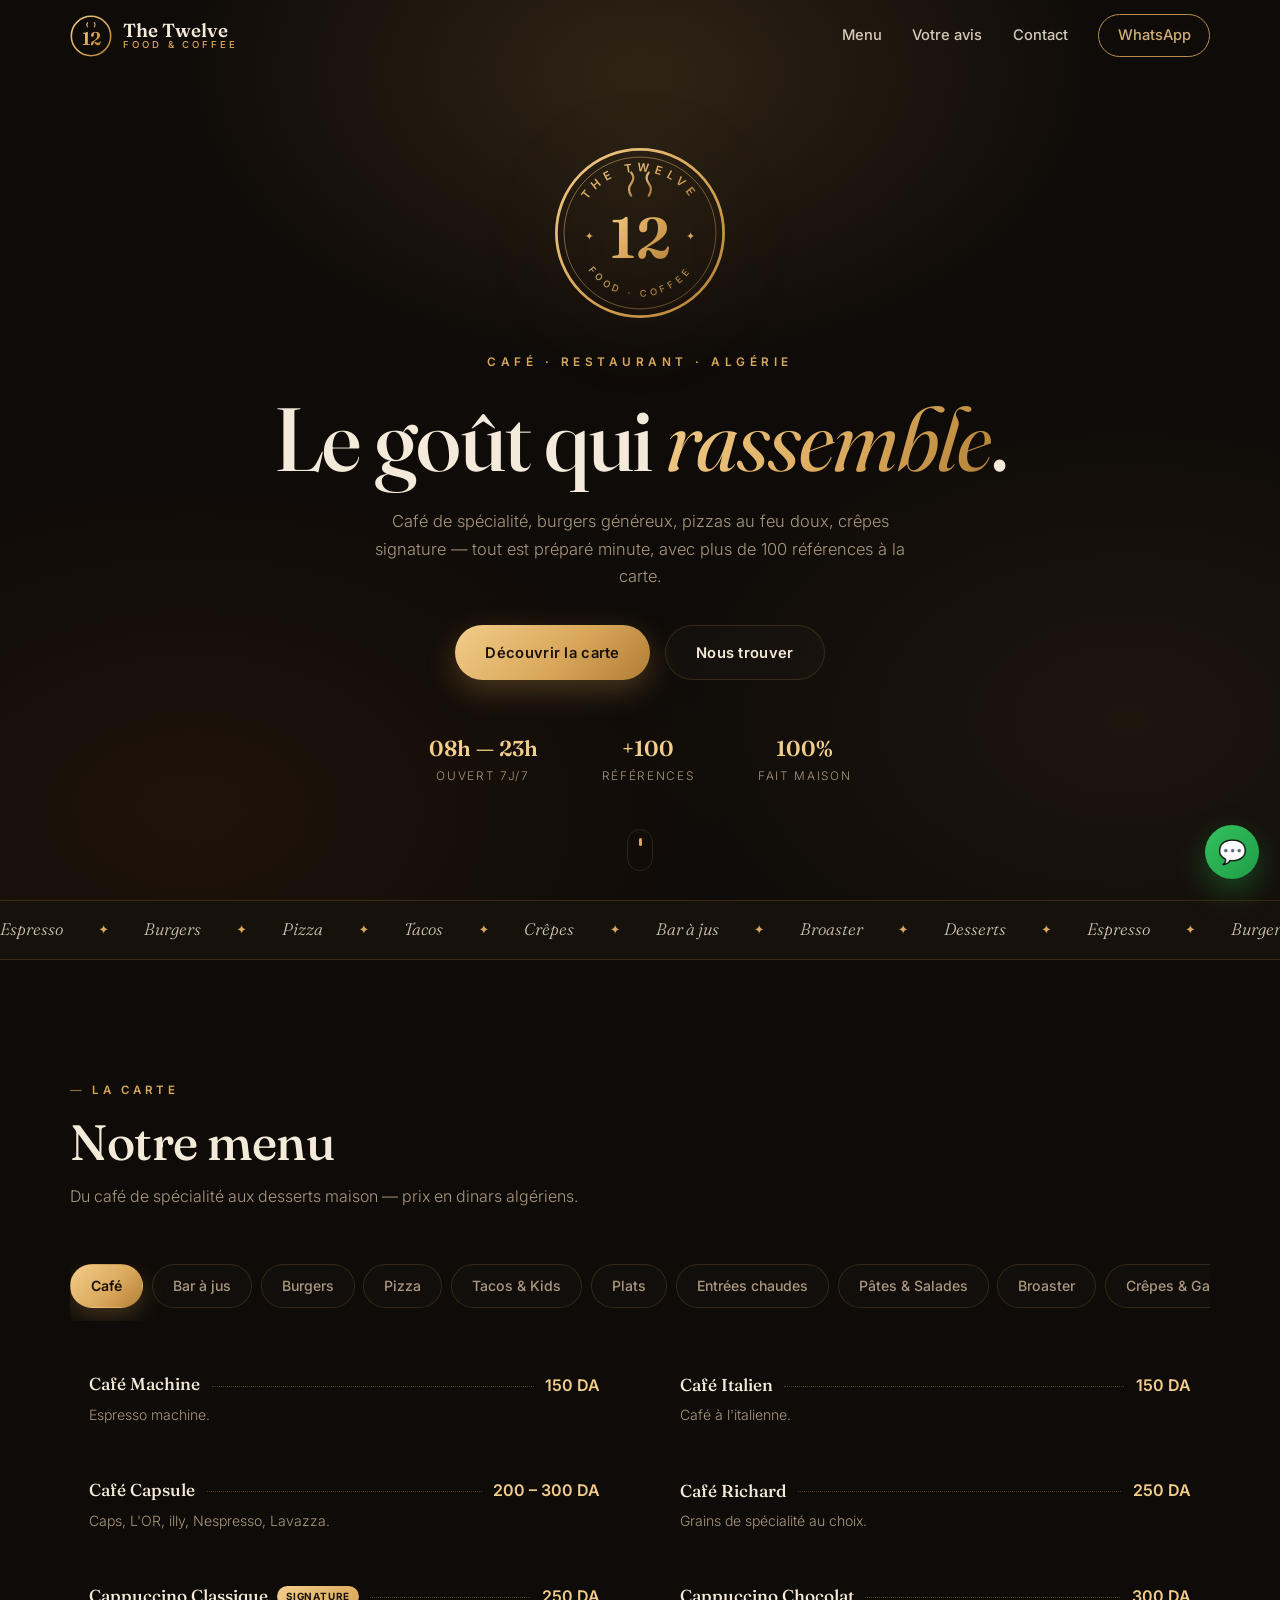
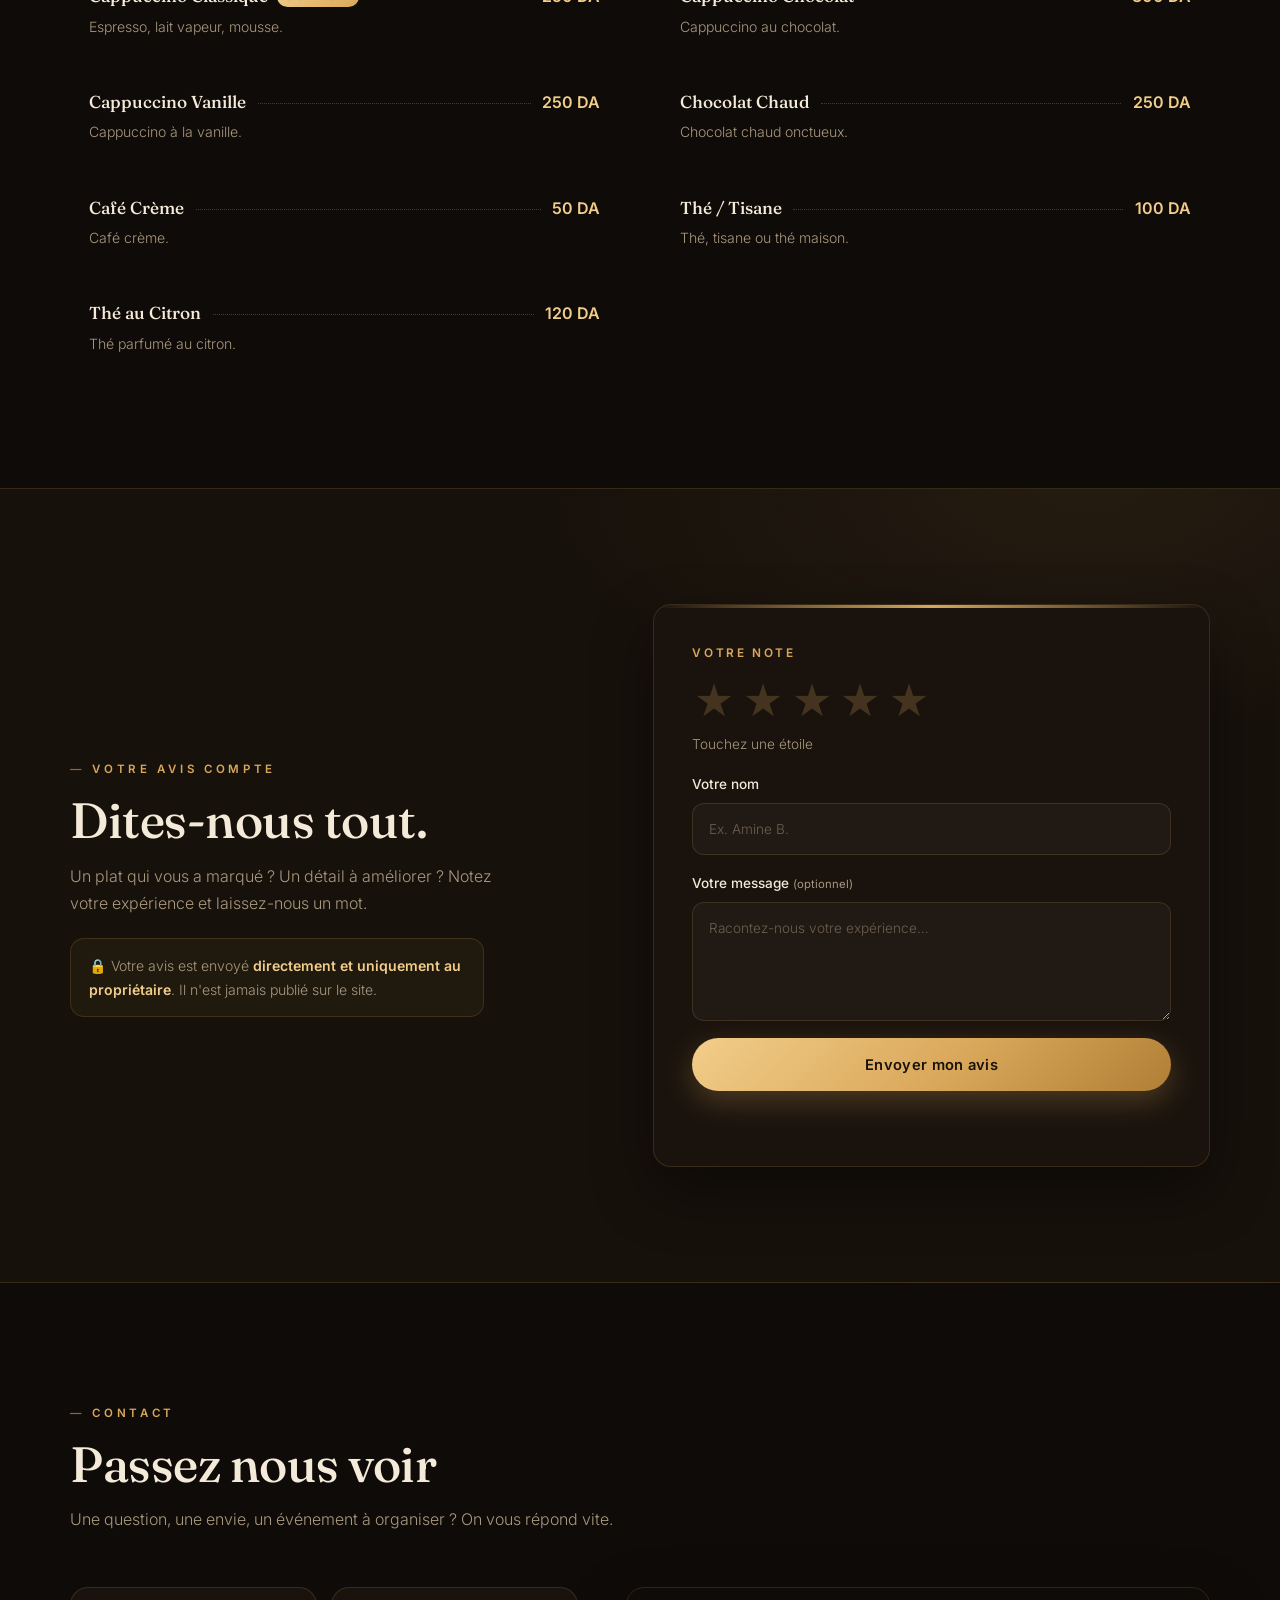
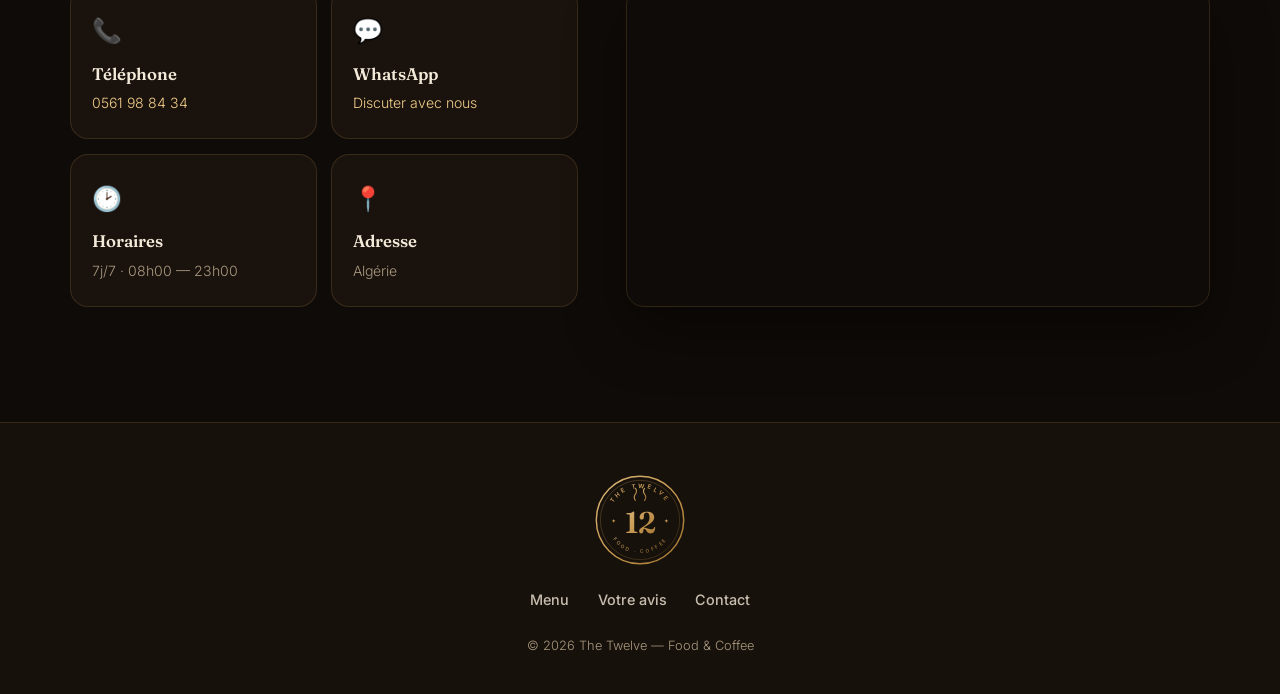
==== commit 755302ea: "Rebuild site: one-page redesign with logo, menu, private star reviews, contact - New espresso + gold" ====
--- a/index.html
+++ b/index.html
@@ -3,201 +3,188 @@
 <head>
   <meta charset="UTF-8" />
   <meta name="viewport" content="width=device-width, initial-scale=1.0" />
-  <title>The Twelve — Café · Restaurant · Événementiel</title>
-  <meta name="description" content="The Twelve — Food & Coffee. Café de spécialité, cuisine généreuse et restaurant événementiel en Algérie. Découvrez notre carte et passez nous voir." />
+  <title>The Twelve — Café · Restaurant</title>
+  <meta name="description" content="The Twelve — Food & Coffee. Café de spécialité, burgers, pizza, crêpes et desserts en Algérie. Découvrez la carte, laissez votre avis et venez nous voir." />
   <meta property="og:title" content="The Twelve — Food & Coffee" />
-  <meta property="og:description" content="Café de spécialité, cuisine généreuse et restaurant événementiel en Algérie." />
+  <meta property="og:description" content="Café de spécialité, cuisine généreuse et moments à partager. Ouvert 7j/7, 08h—23h." />
   <meta property="og:type" content="website" />
-  <link rel="icon" href="data:image/svg+xml,%3Csvg xmlns='http://www.w3.org/2000/svg' viewBox='0 0 100 100'%3E%3Crect width='100' height='100' rx='22' fill='%23c79a4b'/%3E%3Ctext x='50' y='70' font-size='54' font-family='Georgia,serif' font-weight='700' text-anchor='middle' fill='%231a1310'%3E12%3C/text%3E%3C/svg%3E" />
+  <link rel="icon" href="data:image/svg+xml,%3Csvg xmlns='http://www.w3.org/2000/svg' viewBox='0 0 100 100'%3E%3Ccircle cx='50' cy='50' r='48' fill='%230f0b08'/%3E%3Ccircle cx='50' cy='50' r='44' fill='none' stroke='%23d9a75a' stroke-width='3'/%3E%3Ctext x='50' y='66' font-size='44' font-family='Georgia,serif' font-weight='700' text-anchor='middle' fill='%23d9a75a'%3E12%3C/text%3E%3C/svg%3E" />
   <link rel="preconnect" href="https://fonts.googleapis.com" />
   <link rel="preconnect" href="https://fonts.gstatic.com" crossorigin />
-  <link href="https://fonts.googleapis.com/css2?family=Fraunces:opsz,wght@9..144,400;9..144,500;9..144,600;9..144,700&family=Inter:wght@300;400;500;600;700&display=swap" rel="stylesheet" />
-  <link rel="stylesheet" href="styles.css?v=4" />
-  <script>
-    (function () {
-      var saved = localStorage.getItem("twelve-theme");
-      var theme = saved || (window.matchMedia("(prefers-color-scheme: dark)").matches ? "dark" : "light");
-      document.documentElement.setAttribute("data-theme", theme);
-    })();
-  </script>
+  <link href="https://fonts.googleapis.com/css2?family=Fraunces:ital,opsz,wght@0,9..144,300;0,9..144,400;0,9..144,500;0,9..144,600;0,9..144,700;1,9..144,400&family=Inter:wght@300;400;500;600;700&display=swap" rel="stylesheet" />
+  <link rel="stylesheet" href="styles.css?v=1" />
 </head>
 <body>
+
+  <!-- ===== SVG defs : logo ===== -->
+  <svg width="0" height="0" style="position:absolute" aria-hidden="true">
+    <defs>
+      <linearGradient id="goldGrad" x1="0" y1="0" x2="1" y2="1">
+        <stop offset="0" stop-color="#f2cd8a"/>
+        <stop offset=".5" stop-color="#d9a75a"/>
+        <stop offset="1" stop-color="#b07f35"/>
+      </linearGradient>
+
+      <!-- Badge complet (héro / footer) -->
+      <symbol id="logo-badge" viewBox="0 0 160 160">
+        <circle cx="80" cy="80" r="76" fill="none" stroke="url(#goldGrad)" stroke-width="2.5"/>
+        <circle cx="80" cy="80" r="69" fill="none" stroke="url(#goldGrad)" stroke-width=".8" opacity=".55"/>
+        <path id="arc-top" d="M 24 80 A 56 56 0 0 1 136 80" fill="none"/>
+        <path id="arc-bottom" d="M 22 80 A 58 58 0 0 0 138 80" fill="none"/>
+        <text font-family="Inter, sans-serif" font-size="10.5" font-weight="600" letter-spacing="4.5" fill="url(#goldGrad)">
+          <textPath href="#arc-top" startOffset="50%" text-anchor="middle">THE TWELVE</textPath>
+        </text>
+        <text font-family="Inter, sans-serif" font-size="8.5" font-weight="500" letter-spacing="3.5" fill="url(#goldGrad)" opacity=".85">
+          <textPath href="#arc-bottom" startOffset="50%" text-anchor="middle">FOOD &#183; COFFEE</textPath>
+        </text>
+        <!-- vapeur -->
+        <path d="M 72 46 q -4 -6 0 -11 q 4 -5 0 -10" fill="none" stroke="url(#goldGrad)" stroke-width="2" stroke-linecap="round" opacity=".9"/>
+        <path d="M 88 46 q 4 -6 0 -11 q -4 -5 0 -10" fill="none" stroke="url(#goldGrad)" stroke-width="2" stroke-linecap="round" opacity=".9"/>
+        <!-- numéral -->
+        <text x="80" y="103" font-family="Fraunces, Georgia, serif" font-size="52" font-weight="600" text-anchor="middle" fill="url(#goldGrad)">12</text>
+        <!-- étoiles latérales -->
+        <text x="34" y="86" font-size="10" text-anchor="middle" fill="url(#goldGrad)">&#10022;</text>
+        <text x="126" y="86" font-size="10" text-anchor="middle" fill="url(#goldGrad)">&#10022;</text>
+        <path d="M 62 118 h 36" stroke="url(#goldGrad)" stroke-width="1" opacity=".7"/>
+      </symbol>
+
+      <!-- Monogramme compact (nav) -->
+      <symbol id="logo-mark" viewBox="0 0 64 64">
+        <circle cx="32" cy="32" r="30" fill="none" stroke="url(#goldGrad)" stroke-width="2.4"/>
+        <path d="M 27 18 q -2.6 -3.6 0 -6.5" fill="none" stroke="url(#goldGrad)" stroke-width="1.7" stroke-linecap="round"/>
+        <path d="M 37 18 q 2.6 -3.6 0 -6.5" fill="none" stroke="url(#goldGrad)" stroke-width="1.7" stroke-linecap="round"/>
+        <text x="32" y="45" font-family="Fraunces, Georgia, serif" font-size="28" font-weight="600" text-anchor="middle" fill="url(#goldGrad)">12</text>
+      </symbol>
+    </defs>
+  </svg>
+
   <!-- ===== Nav ===== -->
   <header class="nav" id="nav">
-    <div class="nav__inner container">
-      <a href="index.html" class="logo">
-        <span class="logo__mark">12</span>
-        <span class="logo__text">The Twelve<small>Food &amp; Coffee</small></span>
+    <div class="container nav__inner">
+      <a href="#top" class="brand">
+        <svg class="brand__mark" aria-hidden="true"><use href="#logo-mark"/></svg>
+        <span class="brand__name">The Twelve<small>Food &amp; Coffee</small></span>
       </a>
       <nav class="nav__links" id="navLinks">
-        <a href="index.html" class="is-active">Accueil</a>
-        <a href="about.html">À propos</a>
-        <a href="menu.html">Menu</a>
-        <a href="#galerie">Galerie</a>
+        <a href="#menu">Menu</a>
+        <a href="#avis">Votre avis</a>
         <a href="#contact">Contact</a>
+        <a href="https://wa.me/213561988434" target="_blank" rel="noopener" class="nav__cta">WhatsApp</a>
       </nav>
-      <button class="theme-toggle" id="themeToggle" aria-label="Changer de thème" title="Changer de thème">🌙</button>
-      <a href="#contact" class="nav__pill">Nous trouver</a>
-      <button class="burger" id="burger" aria-label="Menu"><span></span><span></span></button>
+      <button class="burger" id="burger" aria-label="Ouvrir le menu" aria-expanded="false"><span></span><span></span><span></span></button>
     </div>
   </header>
 
   <!-- ===== Hero ===== -->
   <section class="hero" id="top">
-    <div class="hero__glow"></div>
-    <div class="hero__inner container">
-      <span class="hero__eyebrow">Café · Restaurant · Événementiel</span>
-      <h1 class="hero__title">Le goût qui<br><span class="hero__accent">rassemble.</span></h1>
-      <p class="hero__lead">
-        Chez <strong>The Twelve</strong>, le café de spécialité rencontre une cuisine
-        généreuse. Un lieu pensé pour vos pauses, vos repas et vos plus beaux événements.
-      </p>
+    <div class="hero__glow" aria-hidden="true"></div>
+    <div class="hero__grain" aria-hidden="true"></div>
+    <div class="container hero__inner">
+      <svg class="hero__badge" aria-hidden="true"><use href="#logo-badge"/></svg>
+      <p class="hero__eyebrow">Café &#183; Restaurant &#183; Alg&eacute;rie</p>
+      <h1 class="hero__title">Le goût qui <em>rassemble</em>.</h1>
+      <p class="hero__lead">Café de spécialité, burgers généreux, pizzas au feu doux, crêpes signature — tout est préparé minute, avec plus de 100 références à la carte.</p>
       <div class="hero__cta">
-        <a href="menu.html" class="btn btn--solid">Découvrir la carte</a>
-        <a href="#contact" class="btn btn--line">Nous rendre visite</a>
+        <a href="#menu" class="btn btn--gold">Découvrir la carte</a>
+        <a href="#contact" class="btn btn--ghost">Nous trouver</a>
       </div>
-      <div class="hero__meta">
-        <div><b>08—23h</b><span>7j/7</span></div>
-        <div><b>+100</b><span>références</span></div>
-        <div><b>100%</b><span>fait maison</span></div>
-      </div>
-    </div>
-    <a href="#histoire" class="hero__scroll" aria-label="Défiler"><span></span></a>
+      <ul class="hero__meta">
+        <li><b>08h — 23h</b><span>ouvert 7j/7</span></li>
+        <li><b>+100</b><span>références</span></li>
+        <li><b>100%</b><span>fait maison</span></li>
+      </ul>
+    </div>
+    <a class="hero__scroll" href="#menu" aria-label="Défiler vers le menu"><span></span></a>
   </section>
 
   <!-- ===== Marquee ===== -->
   <div class="marquee" aria-hidden="true">
     <div class="marquee__track">
-      <span>Espresso</span><i>✦</i><span>Burgers</span><i>✦</i><span>Pizza</span><i>✦</i>
-      <span>Crêpes</span><i>✦</i><span>Bar à jus</span><i>✦</i><span>Desserts</span><i>✦</i>
-      <span>Tacos</span><i>✦</i><span>Broaster</span><i>✦</i>
-      <span>Espresso</span><i>✦</i><span>Burgers</span><i>✦</i><span>Pizza</span><i>✦</i>
-      <span>Crêpes</span><i>✦</i><span>Bar à jus</span><i>✦</i><span>Desserts</span><i>✦</i>
-      <span>Tacos</span><i>✦</i><span>Broaster</span><i>✦</i>
+      <span>Espresso</span><i>&#10022;</i><span>Burgers</span><i>&#10022;</i><span>Pizza</span><i>&#10022;</i><span>Tacos</span><i>&#10022;</i><span>Crêpes</span><i>&#10022;</i><span>Bar à jus</span><i>&#10022;</i><span>Broaster</span><i>&#10022;</i><span>Desserts</span><i>&#10022;</i>
+      <span>Espresso</span><i>&#10022;</i><span>Burgers</span><i>&#10022;</i><span>Pizza</span><i>&#10022;</i><span>Tacos</span><i>&#10022;</i><span>Crêpes</span><i>&#10022;</i><span>Bar à jus</span><i>&#10022;</i><span>Broaster</span><i>&#10022;</i><span>Desserts</span><i>&#10022;</i>
     </div>
   </div>
 
-  <!-- ===== Histoire (teaser) ===== -->
-  <section class="story section" id="histoire">
-    <div class="container story__grid">
-      <div class="story__visual reveal">
-        <div class="story__card story__card--a"><span>☕</span></div>
-        <div class="story__card story__card--b"><span>🍔</span></div>
-        <div class="story__quote"><strong>“</strong><p>Chaque tasse, chaque assiette : une attention.</p></div>
+  <!-- ===== Menu ===== -->
+  <section class="menu section" id="menu">
+    <div class="container">
+      <header class="section__head reveal">
+        <span class="eyebrow">La carte</span>
+        <h2>Notre menu</h2>
+        <p>Du café de spécialité aux desserts maison — prix en dinars algériens.</p>
+      </header>
+      <div class="tabs reveal" id="tabs" role="tablist" aria-label="Catégories du menu"></div>
+      <div class="menu__list" id="menuList"></div>
+    </div>
+  </section>
+
+  <!-- ===== Avis ===== -->
+  <section class="reviews section section--tinted" id="avis">
+    <div class="container reviews__grid">
+      <div class="reviews__text reveal">
+        <span class="eyebrow">Votre avis compte</span>
+        <h2>Dites-nous tout.</h2>
+        <p>Un plat qui vous a marqué&nbsp;? Un détail à améliorer&nbsp;? Notez votre expérience et laissez-nous un mot.</p>
+        <p class="reviews__privacy"><span aria-hidden="true">&#128274;</span> Votre avis est envoyé <b>directement et uniquement au propriétaire</b>. Il n'est jamais publié sur le site.</p>
       </div>
-      <div class="story__text reveal">
-        <span class="eyebrow">Notre histoire</span>
-        <h2 class="h2">Bien plus qu'un café.</h2>
-        <p>
-          The Twelve réunit, sous un même toit, un vrai café de spécialité et une
-          cuisine qui fait plaisir. Des grains soigneusement sélectionnés aux
-          burgers, pizzas et crêpes préparés minute — tout est pensé pour être savouré.
-        </p>
-        <ul class="ticks">
-          <li>Café de spécialité torréfié avec soin</li>
-          <li>Produits frais &amp; faits maison</li>
-          <li>Restaurant événementiel sur mesure</li>
-        </ul>
-        <a href="about.html" class="btn btn--solid" style="margin-top:1.6rem">En savoir plus</a>
-      </div>
-    </div>
-  </section>
-
-  <!-- ===== Signatures ===== -->
-  <section class="signatures section section--cream">
+      <form class="review-card reveal" id="reviewForm" novalidate>
+        <p class="review-card__label">Votre note</p>
+        <div class="stars" id="stars" role="radiogroup" aria-label="Note sur 5 étoiles">
+          <button type="button" class="star" data-value="1" aria-label="1 étoile">&#9733;</button>
+          <button type="button" class="star" data-value="2" aria-label="2 étoiles">&#9733;</button>
+          <button type="button" class="star" data-value="3" aria-label="3 étoiles">&#9733;</button>
+          <button type="button" class="star" data-value="4" aria-label="4 étoiles">&#9733;</button>
+          <button type="button" class="star" data-value="5" aria-label="5 étoiles">&#9733;</button>
+        </div>
+        <p class="stars__hint" id="starsHint">Touchez une étoile</p>
+        <label class="field">
+          <span>Votre nom</span>
+          <input type="text" name="nom" id="revName" placeholder="Ex. Amine B." required autocomplete="name" />
+        </label>
+        <label class="field">
+          <span>Votre message <small>(optionnel)</small></span>
+          <textarea name="message" id="revMessage" rows="4" placeholder="Racontez-nous votre expérience…"></textarea>
+        </label>
+        <button type="submit" class="btn btn--gold review-card__submit" id="revSubmit">Envoyer mon avis</button>
+        <p class="review-card__status" id="revStatus" role="status"></p>
+      </form>
+    </div>
+  </section>
+
+  <!-- ===== Contact ===== -->
+  <section class="contact section" id="contact">
     <div class="container">
-      <div class="section__head reveal">
-        <span class="eyebrow">Les incontournables</span>
-        <h2 class="h2">Nos signatures</h2>
-      </div>
-      <div class="sig__grid">
-        <article class="sig reveal"><div class="sig__emoji">🍕</div><h3>Pizza Twelve</h3><p>Base crème fraîche, viande hachée, poulet, merguez &amp; fromage fondu.</p><span class="sig__price">dès 1 050 DA</span></article>
-        <article class="sig reveal"><div class="sig__emoji">🥞</div><h3>Crêpe Twelve</h3><p>Notre crêpe signature, croustillante ou moelleuse, ultra gourmande.</p><span class="sig__price">dès 750 DA</span></article>
-        <article class="sig reveal"><div class="sig__emoji">🥤</div><h3>Milk-Shakes</h3><p>Fraise, banane, Nutella, Oreo, Kinder Bueno — onctueux à souhait.</p><span class="sig__price">500 DA</span></article>
-        <article class="sig reveal"><div class="sig__emoji">☕</div><h3>Café de spécialité</h3><p>Espresso, cappuccino, capsules premium &amp; Café Richard.</p><span class="sig__price">dès 150 DA</span></article>
-      </div>
-    </div>
-  </section>
-
-  <!-- ===== Menu teaser ===== -->
-  <section class="section">
-    <div class="container">
-      <div class="teaser__band reveal">
-        <div>
-          <h3>Envie de tout voir ?</h3>
-          <p>Plus de 100 références : café, burgers, pizza, tacos, crêpes, desserts…</p>
+      <header class="section__head reveal">
+        <span class="eyebrow">Contact</span>
+        <h2>Passez nous voir</h2>
+        <p>Une question, une envie, un événement à organiser&nbsp;? On vous répond vite.</p>
+      </header>
+      <div class="contact__grid">
+        <div class="contact__cards reveal">
+          <a class="c-card" href="tel:+213561988434">
+            <span class="c-card__ic" aria-hidden="true">&#128222;</span>
+            <b>Téléphone</b>
+            <span>0561 98 84 34</span>
+          </a>
+          <a class="c-card" href="https://wa.me/213561988434" target="_blank" rel="noopener">
+            <span class="c-card__ic" aria-hidden="true">&#128172;</span>
+            <b>WhatsApp</b>
+            <span>Discuter avec nous</span>
+          </a>
+          <div class="c-card">
+            <span class="c-card__ic" aria-hidden="true">&#128337;</span>
+            <b>Horaires</b>
+            <span>7j/7 &#183; 08h00 — 23h00</span>
+          </div>
+          <div class="c-card">
+            <span class="c-card__ic" aria-hidden="true">&#128205;</span>
+            <b>Adresse</b>
+            <span>Algérie</span>
+          </div>
         </div>
-        <a href="menu.html" class="btn btn--solid">Voir toute la carte →</a>
-      </div>
-    </div>
-  </section>
-
-  <!-- ===== Avis ===== -->
-  <section class="reviews section section--cream">
-    <div class="container">
-      <div class="section__head reveal">
-        <span class="eyebrow">Ils nous aiment</span>
-        <h2 class="h2">Ce qu'on dit de nous</h2>
-      </div>
-      <div class="reviews__grid">
-        <article class="review reveal">
-          <div class="review__stars">★★★★★</div>
-          <p>“Le meilleur cappuccino de la ville, et les burgers sont énormes. Ambiance top !”</p>
-          <div class="review__who"><span class="review__av">A</span><div><b>Amine B.</b><span>Client régulier</span></div></div>
-        </article>
-        <article class="review reveal">
-          <div class="review__stars">★★★★★</div>
-          <p>“On a organisé l'anniversaire de ma fille ici. Déco sur mesure, service parfait.”</p>
-          <div class="review__who"><span class="review__av">L</span><div><b>Lina K.</b><span>Événement privé</span></div></div>
-        </article>
-        <article class="review reveal">
-          <div class="review__stars">★★★★★</div>
-          <p>“La crêpe Twelve est une tuerie. Endroit parfait pour bosser ou se poser entre amis.”</p>
-          <div class="review__who"><span class="review__av">Y</span><div><b>Yacine M.</b><span>Étudiant</span></div></div>
-        </article>
-      </div>
-    </div>
-  </section>
-
-  <!-- ===== Galerie ===== -->
-  <section class="gallery section" id="galerie">
-    <div class="container">
-      <div class="section__head reveal">
-        <span class="eyebrow">Galerie</span>
-        <h2 class="h2">L'ambiance The Twelve</h2>
-      </div>
-      <div class="gallery__grid reveal">
-        <figure class="g g--1"><figcaption>Espresso bar</figcaption></figure>
-        <figure class="g g--2"><figcaption>Burgers</figcaption></figure>
-        <figure class="g g--3"><figcaption>Pizzas</figcaption></figure>
-        <figure class="g g--4"><figcaption>Crêpes &amp; gaufres</figcaption></figure>
-        <figure class="g g--5"><figcaption>Bar à jus</figcaption></figure>
-      </div>
-    </div>
-  </section>
-
-  <!-- ===== Contact ===== -->
-  <section class="contact section section--dark" id="contact">
-    <div class="container contact__grid">
-      <div class="contact__text reveal">
-        <span class="eyebrow eyebrow--light">Contact</span>
-        <h2 class="h2 h2--light">Passez nous voir</h2>
-        <p class="contact__intro">Une question, une envie, un événement à organiser ? Écrivez-nous, on vous répond vite.</p>
-        <ul class="contact__rows">
-          <li><span class="contact__ic">📞</span><div><b>Téléphone</b><a href="tel:+213561988434">0561 98 84 34</a></div></li>
-          <li><span class="contact__ic">💬</span><div><b>WhatsApp</b><a href="https://wa.me/213561988434" target="_blank" rel="noopener">Discuter avec nous</a></div></li>
-          <li><span class="contact__ic">🕒</span><div><b>Horaires</b><span>Tous les jours · 08h00 — 23h00</span></div></li>
-          <li><span class="contact__ic">📍</span><div><b>Adresse</b><span>Algérie</span></div></li>
-        </ul>
-        <div class="contact__socials">
-          <a href="https://wa.me/213561988434" target="_blank" rel="noopener">WhatsApp</a>
-          <a href="#">Instagram</a>
-          <a href="#">Facebook</a>
+        <div class="contact__map reveal">
+          <iframe title="Localisation The Twelve" src="https://www.google.com/maps?q=Alger,Alg%C3%A9rie&output=embed" loading="lazy" referrerpolicy="no-referrer-when-downgrade"></iframe>
         </div>
-      </div>
-      <div class="contact__map reveal">
-        <!-- Remplacez l'adresse par l'emplacement exact du restaurant -->
-        <iframe title="Localisation The Twelve" src="https://www.google.com/maps?q=Alger,Algérie&output=embed" loading="lazy" referrerpolicy="no-referrer-when-downgrade"></iframe>
       </div>
     </div>
   </section>
@@ -205,23 +192,19 @@
   <!-- ===== Footer ===== -->
   <footer class="footer">
     <div class="container footer__inner">
-      <a href="index.html" class="logo logo--light">
-        <span class="logo__mark">12</span>
-        <span class="logo__text">The Twelve<small>Food &amp; Coffee</small></span>
-      </a>
+      <svg class="footer__badge" aria-hidden="true"><use href="#logo-badge"/></svg>
       <nav class="footer__nav">
-        <a href="about.html">À propos</a>
-        <a href="menu.html">Menu</a>
-        <a href="#galerie">Galerie</a>
+        <a href="#menu">Menu</a>
+        <a href="#avis">Votre avis</a>
         <a href="#contact">Contact</a>
       </nav>
       <p class="footer__copy">© <span id="year"></span> The Twelve — Food &amp; Coffee</p>
     </div>
   </footer>
 
-  <a href="https://wa.me/213561988434" target="_blank" rel="noopener" class="fab" aria-label="WhatsApp">💬</a>
-  <button class="to-top" id="toTop" aria-label="Haut de page">↑</button>
-
-  <script src="script.js?v=4"></script>
+  <a href="https://wa.me/213561988434" target="_blank" rel="noopener" class="fab" aria-label="WhatsApp">&#128172;</a>
+  <button class="to-top" id="toTop" aria-label="Retour en haut">&#8593;</button>
+
+  <script src="script.js?v=1"></script>
 </body>
 </html>
--- a/styles.css
+++ b/styles.css
@@ -1,361 +1,568 @@
-/* ===== Tokens ===== */
+/* ============================================================
+   The Twelve — Food & Coffee
+   Thème : espresso profond + or
+   ============================================================ */
+
 :root {
-  /* brand constants */
-  --cream: #f5efe6;
-  --espresso: #1a1310;
-  --gold: #c79a4b;
-  --gold-soft: #e0c389;
-
-  /* semantic — LIGHT theme (default) */
-  --page: #f5efe6;
-  --page-alt: #ede3d4;
-  --card: #ffffff;
-  --text: #221b16;
-  --muted: #8a7c6e;
-  --line: rgba(34, 27, 22, .12);
-
-  --dark-bg: #1a1310;       /* .section--dark */
-  --dark-bg-2: #140e0b;     /* footer */
-  --dark-text: #f5efe6;
-  --dark-muted: #b7a795;
-  --dark-line: rgba(245, 239, 230, .14);
-
-  --nav-bg: rgba(245, 239, 230, .82);
-
-  --radius: 20px;
-  --max: 1180px;
-  --serif: "Fraunces", Georgia, serif;
-  --sans: "Inter", system-ui, sans-serif;
-  --ease: cubic-bezier(.22, 1, .36, 1);
-}
-
-[data-theme="dark"] {
-  --page: #161009;
-  --page-alt: #1e160f;
-  --card: #241a15;
-  --text: #f1e8db;
-  --muted: #9c8b78;
-  --line: rgba(245, 239, 230, .12);
-
-  --dark-bg: #100b07;
-  --dark-bg-2: #0b0705;
-  --nav-bg: rgba(22, 16, 9, .85);
+  --bg: #0f0b08;
+  --bg-2: #17110b;
+  --bg-3: #1e1710;
+  --card: #1a130d;
+  --line: rgba(217, 167, 90, 0.16);
+  --gold: #d9a75a;
+  --gold-hi: #f2cd8a;
+  --gold-lo: #b07f35;
+  --cream: #f4ead9;
+  --muted: #a9987f;
+  --font-display: "Fraunces", Georgia, serif;
+  --font-body: "Inter", system-ui, sans-serif;
+  --radius: 18px;
+  --shadow: 0 24px 60px rgba(0, 0, 0, 0.45);
 }
 
 * { margin: 0; padding: 0; box-sizing: border-box; }
-html { scroll-behavior: smooth; scroll-padding-top: 80px; }
+
+html { scroll-behavior: smooth; }
+
 body {
-  font-family: var(--sans); color: var(--text); background: var(--page);
-  line-height: 1.7; -webkit-font-smoothing: antialiased;
-  transition: background .4s var(--ease), color .4s var(--ease);
-}
+  background: var(--bg);
+  color: var(--cream);
+  font-family: var(--font-body);
+  font-weight: 300;
+  line-height: 1.65;
+  -webkit-font-smoothing: antialiased;
+  overflow-x: hidden;
+}
+
+img, svg, iframe { display: block; max-width: 100%; }
 a { color: inherit; text-decoration: none; }
-ul { list-style: none; }
-img, iframe { display: block; max-width: 100%; }
-::selection { background: var(--gold); color: #fff; }
-
-.container { width: min(100% - 2.6rem, var(--max)); margin-inline: auto; }
-.section { padding: 6.5rem 0; }
-.section--dark { background: var(--dark-bg); color: var(--dark-text); }
-.section--cream { background: var(--page-alt); }
-
-/* ===== Typography ===== */
-.h2 { font-family: var(--serif); font-weight: 600; font-size: clamp(2rem, 5vw, 3.3rem); line-height: 1.08; letter-spacing: -.5px; color: var(--text); }
-.h2--light { color: var(--cream); }
+button { font: inherit; color: inherit; background: none; border: 0; cursor: pointer; }
+
+.container { width: min(1140px, 92vw); margin-inline: auto; }
+.section { padding: clamp(4.5rem, 9vw, 7.5rem) 0; }
+.section--tinted {
+  background:
+    radial-gradient(900px 400px at 85% 0%, rgba(217, 167, 90, 0.07), transparent 60%),
+    var(--bg-2);
+  border-block: 1px solid var(--line);
+}
+
+/* ---------- Typo ---------- */
+h1, h2, h3 { font-family: var(--font-display); font-weight: 500; line-height: 1.12; }
+h2 { font-size: clamp(2rem, 4.4vw, 3.1rem); letter-spacing: -0.01em; }
+
 .eyebrow {
-  display: inline-block; font-size: .78rem; font-weight: 600; letter-spacing: 3px;
-  text-transform: uppercase; color: var(--gold); margin-bottom: 1rem;
-}
-.eyebrow--light { color: var(--gold-soft); }
-.section__head { max-width: 640px; margin-bottom: 3.5rem; }
-.section__sub { color: var(--muted); margin-top: .8rem; font-size: 1.05rem; }
-.section--dark .section__sub { color: var(--dark-muted); }
-
-/* ===== Buttons ===== */
+  display: inline-block;
+  font-size: 0.72rem;
+  font-weight: 600;
+  letter-spacing: 0.32em;
+  text-transform: uppercase;
+  color: var(--gold);
+  margin-bottom: 0.9rem;
+}
+.eyebrow::before { content: "— "; opacity: 0.6; }
+
+.section__head { max-width: 620px; margin-bottom: clamp(2.2rem, 5vw, 3.4rem); }
+.section__head p { color: var(--muted); margin-top: 0.8rem; }
+
+/* ---------- Boutons ---------- */
 .btn {
-  display: inline-flex; align-items: center; gap: .5rem; padding: .95rem 1.9rem;
-  border-radius: 100px; font-weight: 600; font-size: .95rem; transition: .3s var(--ease);
-  border: 1.5px solid transparent; cursor: pointer;
-}
-.btn--solid { background: var(--gold); color: #1a1310; }
-.btn--solid:hover { background: var(--gold-soft); transform: translateY(-3px); box-shadow: 0 16px 30px -16px var(--gold); }
-.btn--line { border-color: rgba(245, 239, 230, .35); color: var(--cream); }
-.btn--line:hover { background: rgba(245, 239, 230, .1); transform: translateY(-3px); }
-
-/* ===== Logo ===== */
-.logo { display: inline-flex; align-items: center; gap: .65rem; }
-.logo__mark {
-  width: 44px; height: 44px; border-radius: 13px; display: grid; place-items: center;
-  font-family: var(--serif); font-weight: 600; font-size: 1.25rem;
-  background: var(--gold); color: #1a1310;
-}
-.logo__text { display: flex; flex-direction: column; line-height: 1.05; font-family: var(--serif); font-weight: 600; font-size: 1.15rem; color: var(--cream); transition: color .35s var(--ease); }
-.logo__text small { font-family: var(--sans); font-weight: 500; font-size: .58rem; letter-spacing: 2.5px; text-transform: uppercase; color: var(--gold); }
-.nav.is-stuck .logo__text { color: var(--text); }
-.logo--light .logo__text { color: var(--cream); }
-
-/* ===== Nav ===== */
-.nav { position: fixed; top: 0; left: 0; right: 0; z-index: 100; transition: box-shadow .35s var(--ease); }
-/* Glass bar as a pseudo-element so .nav never creates a containing block
-   that would trap the fixed mobile drawer. */
-.nav::before {
-  content: ""; position: absolute; inset: 0; z-index: -1; pointer-events: none; opacity: 0;
-  background: var(--nav-bg); backdrop-filter: blur(14px); -webkit-backdrop-filter: blur(14px);
-  transition: opacity .35s var(--ease);
-}
-.nav__inner { display: flex; align-items: center; gap: 1.5rem; justify-content: space-between; padding: 1.3rem 0; transition: padding .35s var(--ease); }
-.nav.is-stuck::before { opacity: 1; }
-.nav.is-stuck { box-shadow: 0 8px 30px -22px rgba(0,0,0,.6); }
-.nav.is-stuck .nav__inner { padding: .7rem 0; }
-.nav__links { display: flex; gap: 2.2rem; margin-left: auto; }
-.nav__links a { font-size: .94rem; font-weight: 500; color: var(--cream); position: relative; opacity: .9; transition: color .35s var(--ease), opacity .2s; }
-.nav__links a::after { content: ""; position: absolute; left: 0; bottom: -5px; width: 0; height: 2px; background: var(--gold); transition: width .25s var(--ease); }
+  display: inline-flex;
+  align-items: center;
+  justify-content: center;
+  gap: 0.5rem;
+  padding: 0.9rem 1.9rem;
+  border-radius: 999px;
+  font-weight: 600;
+  font-size: 0.92rem;
+  letter-spacing: 0.02em;
+  transition: transform 0.25s ease, box-shadow 0.25s ease, background 0.25s ease, color 0.25s ease;
+}
+.btn--gold {
+  background: linear-gradient(135deg, var(--gold-hi), var(--gold) 55%, var(--gold-lo));
+  color: #1a1108;
+  box-shadow: 0 10px 30px rgba(217, 167, 90, 0.28);
+}
+.btn--gold:hover { transform: translateY(-2px); box-shadow: 0 16px 38px rgba(217, 167, 90, 0.4); }
+.btn--ghost { border: 1px solid var(--line); color: var(--cream); background: rgba(255, 255, 255, 0.02); }
+.btn--ghost:hover { border-color: var(--gold); color: var(--gold-hi); transform: translateY(-2px); }
+
+/* ---------- Nav ---------- */
+.nav {
+  position: fixed;
+  inset: 0 0 auto 0;
+  z-index: 60;
+  padding: 0.9rem 0;
+  transition: background 0.3s ease, box-shadow 0.3s ease, padding 0.3s ease;
+}
+.nav.is-stuck {
+  padding: 0.55rem 0;
+  background: rgba(15, 11, 8, 0.82);
+  backdrop-filter: blur(14px);
+  -webkit-backdrop-filter: blur(14px);
+  box-shadow: 0 1px 0 var(--line);
+}
+.nav__inner { display: flex; align-items: center; justify-content: space-between; gap: 1rem; }
+
+.brand { display: flex; align-items: center; gap: 0.7rem; }
+.brand__mark { width: 42px; height: 42px; }
+.brand__name {
+  font-family: var(--font-display);
+  font-size: 1.18rem;
+  font-weight: 600;
+  line-height: 1.05;
+  display: flex;
+  flex-direction: column;
+}
+.brand__name small {
+  font-family: var(--font-body);
+  font-size: 0.6rem;
+  font-weight: 500;
+  letter-spacing: 0.3em;
+  text-transform: uppercase;
+  color: var(--gold);
+}
+
+.nav__links { display: flex; align-items: center; gap: 1.9rem; font-size: 0.92rem; font-weight: 500; }
+.nav__links a { position: relative; opacity: 0.85; transition: opacity 0.2s; }
 .nav__links a:hover { opacity: 1; }
-.nav__links a:hover::after, .nav__links a.is-active::after { width: 100%; }
-.nav__links a.is-active { opacity: 1; }
-.nav.is-stuck .nav__links a { color: var(--text); }
-
-/* theme toggle */
-.theme-toggle {
-  width: 40px; height: 40px; flex-shrink: 0; border-radius: 50%; cursor: pointer;
-  border: 1.5px solid rgba(245, 239, 230, .4); background: transparent; color: var(--cream);
-  font-size: 1.05rem; display: grid; place-items: center; transition: .3s var(--ease);
-}
-.theme-toggle:hover { transform: rotate(20deg); border-color: var(--gold); }
-.nav.is-stuck .theme-toggle { border-color: var(--line); color: var(--text); }
-
-.nav__pill { border: 1.5px solid rgba(245, 239, 230, .5); color: var(--cream); padding: .55rem 1.3rem; border-radius: 100px; font-size: .88rem; font-weight: 600; transition: .25s var(--ease); }
-.nav.is-stuck .nav__pill { border-color: var(--text); color: var(--text); }
-.nav__pill:hover { background: var(--gold); border-color: var(--gold); color: #1a1310; }
-
-.burger { display: none; flex-direction: column; gap: 6px; background: none; border: 0; cursor: pointer; padding: 8px; }
-.burger span { width: 26px; height: 2px; background: var(--cream); border-radius: 2px; transition: .3s var(--ease); }
-.nav.is-stuck .burger span { background: var(--text); }
-
-/* ===== Hero ===== */
+.nav__links a:not(.nav__cta)::after {
+  content: "";
+  position: absolute;
+  left: 0; right: 100%; bottom: -5px;
+  height: 1.5px;
+  background: var(--gold);
+  transition: right 0.28s ease;
+}
+.nav__links a:not(.nav__cta):hover::after { right: 0; }
+.nav__cta {
+  padding: 0.5rem 1.15rem;
+  border: 1px solid var(--gold);
+  border-radius: 999px;
+  color: var(--gold-hi);
+  transition: background 0.25s, color 0.25s;
+}
+.nav__cta:hover { background: var(--gold); color: #1a1108; }
+
+.burger { display: none; flex-direction: column; gap: 5px; padding: 0.6rem; z-index: 70; }
+.burger span { width: 24px; height: 2px; background: var(--cream); border-radius: 2px; transition: transform 0.3s ease, opacity 0.3s ease; }
+.burger.open span:nth-child(1) { transform: translateY(7px) rotate(45deg); }
+.burger.open span:nth-child(2) { opacity: 0; }
+.burger.open span:nth-child(3) { transform: translateY(-7px) rotate(-45deg); }
+
+/* ---------- Hero ---------- */
 .hero {
-  position: relative; min-height: 100vh; display: grid; align-items: center; overflow: hidden;
+  position: relative;
+  min-height: 100svh;
+  display: grid;
+  place-items: center;
+  text-align: center;
+  padding: 7rem 0 5rem;
+  overflow: hidden;
+  isolation: isolate;
+}
+.hero__glow {
+  position: absolute;
+  inset: 0;
+  z-index: -2;
   background:
-    radial-gradient(120% 90% at 80% -10%, #3a2718 0%, transparent 55%),
-    radial-gradient(90% 80% at 0% 110%, #2c1d13 0%, transparent 50%),
-    var(--espresso);
+    radial-gradient(720px 460px at 50% 8%, rgba(217, 167, 90, 0.16), transparent 65%),
+    radial-gradient(900px 600px at 15% 90%, rgba(120, 70, 25, 0.14), transparent 60%),
+    radial-gradient(900px 600px at 88% 80%, rgba(217, 167, 90, 0.07), transparent 55%);
+}
+.hero__grain {
+  position: absolute;
+  inset: 0;
+  z-index: -1;
+  opacity: 0.5;
+  background-image: url("data:image/svg+xml,%3Csvg xmlns='http://www.w3.org/2000/svg' width='140' height='140'%3E%3Cfilter id='n'%3E%3CfeTurbulence type='fractalNoise' baseFrequency='.85' numOctaves='2'/%3E%3CfeColorMatrix values='0 0 0 0 0 0 0 0 0 0 0 0 0 0 0 0 0 0 .05 0'/%3E%3C/filter%3E%3Crect width='140' height='140' filter='url(%23n)'/%3E%3C/svg%3E");
+}
+.hero__badge {
+  width: clamp(130px, 17vw, 176px);
+  height: clamp(130px, 17vw, 176px);
+  margin: 0 auto 2rem;
+  filter: drop-shadow(0 12px 40px rgba(217, 167, 90, 0.25));
+  animation: badge-in 1.1s cubic-bezier(0.2, 0.7, 0.2, 1) both;
+}
+.hero__eyebrow {
+  font-size: 0.74rem;
+  font-weight: 600;
+  letter-spacing: 0.38em;
+  text-transform: uppercase;
+  color: var(--gold);
+  animation: rise 0.9s 0.15s cubic-bezier(0.2, 0.7, 0.2, 1) both;
+}
+.hero__title {
+  font-size: clamp(2.9rem, 8.5vw, 5.6rem);
+  margin: 1rem 0 1.2rem;
+  letter-spacing: -0.015em;
+  animation: rise 0.9s 0.25s cubic-bezier(0.2, 0.7, 0.2, 1) both;
+}
+.hero__title em {
+  font-style: italic;
+  font-weight: 400;
+  background: linear-gradient(120deg, var(--gold-hi), var(--gold) 60%, var(--gold-lo));
+  -webkit-background-clip: text;
+  background-clip: text;
+  color: transparent;
+}
+.hero__lead {
+  max-width: 560px;
+  margin: 0 auto;
+  color: var(--muted);
+  font-size: 1.03rem;
+  animation: rise 0.9s 0.35s cubic-bezier(0.2, 0.7, 0.2, 1) both;
+}
+.hero__cta {
+  display: flex;
+  gap: 0.9rem;
+  justify-content: center;
+  flex-wrap: wrap;
+  margin-top: 2.2rem;
+  animation: rise 0.9s 0.45s cubic-bezier(0.2, 0.7, 0.2, 1) both;
+}
+.hero__meta {
+  list-style: none;
+  display: flex;
+  justify-content: center;
+  gap: clamp(1.8rem, 6vw, 4rem);
+  margin-top: 3.2rem;
+  animation: rise 0.9s 0.55s cubic-bezier(0.2, 0.7, 0.2, 1) both;
+}
+.hero__meta li { display: flex; flex-direction: column; }
+.hero__meta b { font-family: var(--font-display); font-size: 1.35rem; font-weight: 600; color: var(--gold-hi); }
+.hero__meta span { font-size: 0.74rem; letter-spacing: 0.14em; text-transform: uppercase; color: var(--muted); }
+
+.hero__scroll {
+  position: absolute;
+  bottom: 1.8rem;
+  left: 50%;
+  translate: -50% 0;
+  width: 26px;
+  height: 42px;
+  border: 1.5px solid var(--line);
+  border-radius: 999px;
+  display: grid;
+  justify-items: center;
+  padding-top: 8px;
+}
+.hero__scroll span {
+  width: 3px;
+  height: 8px;
+  border-radius: 3px;
+  background: var(--gold);
+  animation: scroll-dot 1.8s ease-in-out infinite;
+}
+
+@keyframes rise { from { opacity: 0; transform: translateY(26px); } to { opacity: 1; transform: none; } }
+@keyframes badge-in { from { opacity: 0; transform: scale(0.85) rotate(-6deg); } to { opacity: 1; transform: none; } }
+@keyframes scroll-dot { 0%, 100% { transform: translateY(0); opacity: 1; } 55% { transform: translateY(12px); opacity: 0; } }
+
+/* ---------- Marquee ---------- */
+.marquee {
+  border-block: 1px solid var(--line);
+  background: var(--bg-2);
+  overflow: hidden;
+  padding: 0.95rem 0;
+}
+.marquee__track {
+  display: flex;
+  align-items: center;
+  gap: 2.2rem;
+  width: max-content;
+  animation: marquee 30s linear infinite;
+}
+.marquee__track span {
+  font-family: var(--font-display);
+  font-style: italic;
+  font-size: 1.05rem;
   color: var(--cream);
-}
-.hero__glow {
-  position: absolute; width: 520px; height: 520px; right: -120px; top: 8%;
-  background: radial-gradient(circle, rgba(199,154,75,.28), transparent 65%); filter: blur(20px);
-}
-.hero__inner { position: relative; padding-top: 6rem; max-width: 760px; }
-.hero__eyebrow { display: inline-block; font-size: .82rem; letter-spacing: 3px; text-transform: uppercase; color: var(--gold-soft); margin-bottom: 1.4rem; opacity: 0; animation: rise .8s var(--ease) .1s forwards; }
-.hero__title { font-family: var(--serif); font-weight: 600; font-size: clamp(3rem, 9vw, 6.2rem); line-height: .98; letter-spacing: -2px; opacity: 0; animation: rise .8s var(--ease) .22s forwards; }
-.hero__accent { color: var(--gold); font-style: italic; }
-.hero__lead { max-width: 540px; margin: 1.8rem 0 2.4rem; font-size: 1.12rem; color: #d9cbbb; opacity: 0; animation: rise .8s var(--ease) .34s forwards; }
-.hero__lead strong { color: var(--cream); font-weight: 600; }
-.hero__cta { display: flex; gap: 1rem; flex-wrap: wrap; opacity: 0; animation: rise .8s var(--ease) .46s forwards; }
-.hero__meta { display: flex; gap: 3rem; margin-top: 3.6rem; opacity: 0; animation: rise .8s var(--ease) .58s forwards; }
-.hero__meta div { display: flex; flex-direction: column; }
-.hero__meta b { font-family: var(--serif); font-size: 1.7rem; color: var(--gold-soft); }
-.hero__meta span { font-size: .82rem; letter-spacing: 1px; text-transform: uppercase; color: #b3a392; }
-.hero__scroll { position: absolute; bottom: 2rem; left: 50%; transform: translateX(-50%); width: 26px; height: 42px; border: 2px solid rgba(245,239,230,.4); border-radius: 20px; }
-.hero__scroll span { position: absolute; top: 8px; left: 50%; transform: translateX(-50%); width: 4px; height: 8px; background: var(--gold); border-radius: 2px; animation: scroll 1.6s infinite; }
-@keyframes scroll { 0%{ opacity:0; top:8px;} 40%{opacity:1;} 80%{opacity:0; top:24px;} 100%{opacity:0;} }
-@keyframes rise { from { opacity: 0; transform: translateY(26px);} to { opacity: 1; transform: none; } }
-
-/* ===== Marquee ===== */
-.marquee { background: var(--gold); color: #1a1310; overflow: hidden; padding: .9rem 0; }
-.marquee__track { display: flex; align-items: center; gap: 2.5rem; width: max-content; animation: slide 28s linear infinite; }
-.marquee__track span { font-family: var(--serif); font-size: 1.5rem; font-weight: 600; }
-.marquee__track i { font-style: normal; opacity: .55; }
-@keyframes slide { to { transform: translateX(-50%); } }
-
-/* ===== Story ===== */
-.story__grid { display: grid; grid-template-columns: 1fr 1.05fr; gap: 4.5rem; align-items: center; }
-.story__visual { position: relative; min-height: 440px; }
-.story__card { position: absolute; border-radius: var(--radius); display: grid; place-items: center; font-size: 4rem; box-shadow: 0 30px 60px -30px rgba(26,19,16,.5); }
-.story__card--a { width: 64%; height: 300px; top: 0; left: 0; background: linear-gradient(150deg, #2c1d13, #4a3220); }
-.story__card--b { width: 52%; height: 240px; bottom: 0; right: 0; background: linear-gradient(150deg, var(--gold), #8a6024); border: 8px solid var(--page); }
-.story__quote { position: absolute; bottom: 18px; left: 8px; background: var(--card); padding: 1.1rem 1.3rem; border-radius: 16px; box-shadow: 0 20px 40px -24px rgba(26,19,16,.5); max-width: 230px; }
-.story__quote strong { font-family: var(--serif); font-size: 2.4rem; color: var(--gold); line-height: 0; }
-.story__quote p { font-family: var(--serif); font-size: 1rem; color: var(--text); margin-top: .4rem; }
-.story__text p { color: var(--muted); margin-top: 1.1rem; }
-.ticks { margin-top: 1.8rem; display: grid; gap: .7rem; }
-.ticks li { position: relative; padding-left: 2rem; color: var(--text); font-weight: 500; }
-.ticks li::before { content: ""; position: absolute; left: 0; top: .55em; width: 12px; height: 12px; border-radius: 50%; background: var(--gold); box-shadow: 0 0 0 4px rgba(199,154,75,.2); }
-
-/* ===== Menu ===== */
-.tabs { display: flex; gap: .6rem; overflow-x: auto; padding-bottom: 1rem; margin-bottom: 2.5rem; scrollbar-width: none; }
-.tabs::-webkit-scrollbar { display: none; }
+  opacity: 0.85;
+  white-space: nowrap;
+}
+.marquee__track i { color: var(--gold); font-style: normal; font-size: 0.8rem; }
+@keyframes marquee { to { transform: translateX(-50%); } }
+
+/* ---------- Menu ---------- */
+.tabs {
+  display: flex;
+  gap: 0.55rem;
+  overflow-x: auto;
+  padding-bottom: 0.8rem;
+  margin-bottom: 2rem;
+  scrollbar-width: thin;
+  scrollbar-color: var(--line) transparent;
+}
 .tab {
-  flex: 0 0 auto; border: 1.5px solid var(--dark-line); background: transparent; color: var(--cream);
-  padding: .6rem 1.25rem; border-radius: 100px; cursor: pointer; font-family: inherit; font-size: .9rem; font-weight: 500;
-  white-space: nowrap; transition: .25s var(--ease); opacity: .75;
-}
-.tab:hover { opacity: 1; border-color: var(--gold-soft); }
-.tab.is-active { background: var(--gold); border-color: var(--gold); color: #1a1310; opacity: 1; }
-
-.menu__list { display: grid; grid-template-columns: 1fr 1fr; gap: 1.2rem 3.5rem; }
-.m-item { padding: 1rem 0; border-bottom: 1px solid var(--dark-line); animation: rise .5s var(--ease) both; }
-.m-item__head { display: flex; align-items: baseline; gap: .6rem; }
-.m-item__name { font-family: var(--serif); font-size: 1.18rem; font-weight: 600; color: var(--cream); }
-.m-item__dots { flex: 1; border-bottom: 1.5px dotted rgba(245,239,230,.28); transform: translateY(-5px); }
-.m-item__price { font-weight: 600; color: var(--gold-soft); white-space: nowrap; }
-.m-item__price small { display: block; text-align: right; font-size: .68rem; font-weight: 500; letter-spacing: .5px; text-transform: uppercase; color: var(--dark-muted); }
-.m-item__desc { font-size: .9rem; color: var(--dark-muted); margin-top: .35rem; max-width: 90%; }
-.m-tag { font-size: .62rem; font-weight: 700; letter-spacing: 1px; text-transform: uppercase; color: #1a1310; background: var(--gold); padding: .12rem .5rem; border-radius: 100px; margin-left: .5rem; vertical-align: middle; }
-
-/* ===== Signatures ===== */
-.sig__grid { display: grid; grid-template-columns: repeat(auto-fit, minmax(230px, 1fr)); gap: 1.4rem; }
-.sig {
-  background: var(--card); border: 1px solid var(--line); border-radius: var(--radius); padding: 2rem 1.6rem;
-  transition: .3s var(--ease);
-}
-.sig:hover { transform: translateY(-8px); box-shadow: 0 30px 50px -30px rgba(26,19,16,.4); border-color: transparent; }
-.sig__emoji { font-size: 2.6rem; margin-bottom: 1rem; }
-.sig h3 { font-family: var(--serif); font-size: 1.35rem; color: var(--text); margin-bottom: .5rem; }
-.sig p { color: var(--muted); font-size: .92rem; }
-.sig__price { display: inline-block; margin-top: 1.1rem; font-weight: 600; color: var(--gold); border-top: 1px solid var(--line); padding-top: .9rem; width: 100%; }
-
-/* ===== Events ===== */
-.events__grid { display: grid; grid-template-columns: repeat(auto-fit, minmax(220px, 1fr)); gap: 1.4rem; }
-.event { background: var(--card); border-radius: var(--radius); padding: 2.2rem 1.6rem; text-align: center; transition: .3s var(--ease); border: 1px solid var(--line); }
-.event:hover { transform: translateY(-8px); box-shadow: 0 30px 50px -30px rgba(26,19,16,.4); }
-.event span { font-size: 2.6rem; display: block; margin-bottom: .8rem; }
-.event h3 { font-family: var(--serif); font-size: 1.3rem; color: var(--text); margin-bottom: .4rem; }
-.event p { color: var(--muted); font-size: .9rem; }
-
-/* ===== Gallery ===== */
-.gallery__grid { display: grid; grid-template-columns: repeat(4, 1fr); grid-auto-rows: 200px; gap: 1rem; }
-.g { position: relative; border-radius: var(--radius); overflow: hidden; box-shadow: 0 20px 40px -28px rgba(26,19,16,.5); transition: .4s var(--ease); }
-.g figcaption { position: absolute; left: 1rem; bottom: 1rem; z-index: 2; color: #fff; font-family: var(--serif); font-size: 1.1rem; font-weight: 600; }
-.g::after { content: ""; position: absolute; inset: 0; background: linear-gradient(180deg, transparent 35%, rgba(26,19,16,.6)); }
-.g:hover { transform: scale(1.015); }
-.g--1 { grid-column: span 2; grid-row: span 2; background: linear-gradient(150deg, #2c1d13, #6b4423); }
-.g--2 { background: linear-gradient(150deg, var(--gold), #7a5320); }
-.g--3 { background: linear-gradient(150deg, #4a3220, #c79a4b); }
-.g--4 { grid-column: span 2; background: linear-gradient(150deg, #6b4423, #2c1d13); }
-.g--5 { background: linear-gradient(150deg, #8a6024, var(--gold-soft)); }
-
-/* ===== Contact ===== */
-.contact__grid { display: grid; grid-template-columns: 1fr 1fr; gap: 4rem; align-items: stretch; }
-.contact__intro { color: var(--dark-muted); margin: .5rem 0 2rem; max-width: 420px; }
-.contact__rows { display: grid; gap: 1.3rem; }
-.contact__rows li { display: flex; gap: 1.1rem; align-items: center; }
-.contact__ic { width: 50px; height: 50px; flex-shrink: 0; border-radius: 14px; background: rgba(245,239,230,.08); border: 1px solid var(--dark-line); display: grid; place-items: center; font-size: 1.3rem; }
-.contact__rows b { display: block; color: var(--cream); font-family: var(--serif); font-weight: 600; }
-.contact__rows a, .contact__rows span { color: var(--dark-muted); }
-.contact__rows a:hover { color: var(--gold-soft); }
-.contact__socials { display: flex; gap: .8rem; margin-top: 2.2rem; }
-.contact__socials a { border: 1.5px solid var(--dark-line); padding: .5rem 1.2rem; border-radius: 100px; font-size: .88rem; font-weight: 500; transition: .25s var(--ease); }
-.contact__socials a:hover { background: var(--gold); border-color: var(--gold); color: #1a1310; }
-.contact__map { border-radius: var(--radius); overflow: hidden; min-height: 360px; border: 1px solid var(--dark-line); }
-.contact__map iframe { width: 100%; height: 100%; min-height: 360px; border: 0; filter: grayscale(.3) contrast(1.05); }
-
-/* ===== Footer ===== */
-.footer { background: var(--dark-bg-2); color: var(--cream); padding: 3rem 0; }
-.footer__inner { display: flex; align-items: center; justify-content: space-between; flex-wrap: wrap; gap: 1.5rem; }
-.footer__nav { display: flex; gap: 1.8rem; }
-.footer__nav a { font-size: .92rem; color: var(--dark-muted); }
-.footer__nav a:hover { color: var(--gold-soft); }
-.footer__copy { font-size: .85rem; color: var(--dark-muted); }
-
-/* ===== FAB ===== */
+  flex: none;
+  padding: 0.6rem 1.25rem;
+  border: 1px solid var(--line);
+  border-radius: 999px;
+  font-size: 0.88rem;
+  font-weight: 500;
+  color: var(--muted);
+  background: rgba(255, 255, 255, 0.015);
+  transition: color 0.22s, border-color 0.22s, background 0.22s, transform 0.22s;
+}
+.tab:hover { color: var(--cream); border-color: rgba(217, 167, 90, 0.45); transform: translateY(-1px); }
+.tab.is-active {
+  background: linear-gradient(135deg, var(--gold-hi), var(--gold) 60%, var(--gold-lo));
+  border-color: transparent;
+  color: #1a1108;
+  font-weight: 600;
+  box-shadow: 0 8px 22px rgba(217, 167, 90, 0.25);
+}
+
+.menu__list {
+  display: grid;
+  grid-template-columns: repeat(2, 1fr);
+  gap: 0.9rem 2.6rem;
+}
+.m-item {
+  padding: 1.05rem 1.15rem;
+  border: 1px solid transparent;
+  border-radius: 14px;
+  animation: item-in 0.5s cubic-bezier(0.2, 0.7, 0.2, 1) both;
+  transition: background 0.25s, border-color 0.25s;
+}
+.m-item:hover { background: var(--card); border-color: var(--line); }
+@keyframes item-in { from { opacity: 0; transform: translateY(14px); } to { opacity: 1; transform: none; } }
+
+.m-item__head { display: flex; align-items: baseline; gap: 0.7rem; }
+.m-item__name { font-family: var(--font-display); font-size: 1.08rem; font-weight: 500; }
+.m-tag {
+  display: inline-block;
+  margin-left: 0.55rem;
+  padding: 0.14rem 0.55rem;
+  border-radius: 999px;
+  font-family: var(--font-body);
+  font-size: 0.62rem;
+  font-weight: 700;
+  letter-spacing: 0.08em;
+  text-transform: uppercase;
+  color: #1a1108;
+  background: linear-gradient(135deg, var(--gold-hi), var(--gold));
+  vertical-align: 2px;
+}
+.m-item__dots {
+  flex: 1;
+  border-bottom: 1.5px dotted rgba(217, 167, 90, 0.3);
+  transform: translateY(-4px);
+}
+.m-item__price { font-weight: 600; color: var(--gold-hi); white-space: nowrap; text-align: right; }
+.m-item__price small { display: block; font-size: 0.66rem; font-weight: 500; color: var(--muted); letter-spacing: 0.04em; }
+.m-item__desc { font-size: 0.88rem; color: var(--muted); margin-top: 0.25rem; }
+
+/* ---------- Avis ---------- */
+.reviews__grid {
+  display: grid;
+  grid-template-columns: 1fr 1.1fr;
+  gap: clamp(2.5rem, 6vw, 5rem);
+  align-items: center;
+}
+.reviews__text p { color: var(--muted); margin-top: 0.9rem; max-width: 46ch; }
+.reviews__privacy {
+  margin-top: 1.4rem !important;
+  padding: 0.95rem 1.15rem;
+  border: 1px solid var(--line);
+  border-radius: 14px;
+  background: rgba(217, 167, 90, 0.05);
+  font-size: 0.88rem;
+}
+.reviews__privacy b { color: var(--gold-hi); font-weight: 600; }
+
+.review-card {
+  background: var(--card);
+  border: 1px solid var(--line);
+  border-radius: var(--radius);
+  box-shadow: var(--shadow);
+  padding: clamp(1.6rem, 4vw, 2.4rem);
+  display: flex;
+  flex-direction: column;
+  gap: 1.1rem;
+  position: relative;
+  overflow: hidden;
+}
+.review-card::before {
+  content: "";
+  position: absolute;
+  inset: 0 0 auto 0;
+  height: 3px;
+  background: linear-gradient(90deg, transparent, var(--gold), transparent);
+}
+.review-card__label {
+  font-size: 0.74rem;
+  font-weight: 600;
+  letter-spacing: 0.22em;
+  text-transform: uppercase;
+  color: var(--gold);
+}
+
+.stars { display: flex; gap: 0.35rem; }
+.star {
+  font-size: 2.5rem;
+  line-height: 1;
+  color: rgba(217, 167, 90, 0.22);
+  transition: color 0.15s ease, transform 0.15s ease;
+  padding: 0.1rem;
+}
+.star.is-lit { color: var(--gold); text-shadow: 0 0 22px rgba(217, 167, 90, 0.45); }
+.star:hover { transform: scale(1.18) rotate(-6deg); }
+.star:active { transform: scale(0.95); }
+.stars__hint { font-size: 0.85rem; color: var(--muted); min-height: 1.3em; margin-top: -0.5rem; }
+.stars__hint.is-set { color: var(--gold-hi); font-weight: 500; }
+
+.field { display: flex; flex-direction: column; gap: 0.45rem; font-size: 0.85rem; font-weight: 500; }
+.field small { color: var(--muted); font-weight: 400; }
+.field input,
+.field textarea {
+  font: inherit;
+  font-weight: 300;
+  color: var(--cream);
+  background: rgba(255, 255, 255, 0.03);
+  border: 1px solid var(--line);
+  border-radius: 12px;
+  padding: 0.85rem 1rem;
+  transition: border-color 0.2s, background 0.2s;
+  resize: vertical;
+}
+.field input:focus,
+.field textarea:focus {
+  outline: none;
+  border-color: var(--gold);
+  background: rgba(217, 167, 90, 0.05);
+}
+.field input::placeholder,
+.field textarea::placeholder { color: rgba(169, 152, 127, 0.55); }
+
+.review-card__submit { width: 100%; }
+.review-card__submit:disabled { opacity: 0.55; cursor: wait; transform: none; }
+.review-card__status { font-size: 0.88rem; min-height: 1.3em; text-align: center; }
+.review-card__status.ok { color: #8fd694; }
+.review-card__status.err { color: #e08f8f; }
+
+.review-card--sent { text-align: center; gap: 0.6rem; }
+.review-card--sent .sent-ic { font-size: 3rem; }
+.review-card--sent h3 { font-size: 1.6rem; color: var(--gold-hi); }
+.review-card--sent p { color: var(--muted); }
+
+/* ---------- Contact ---------- */
+.contact__grid {
+  display: grid;
+  grid-template-columns: 1fr 1.15fr;
+  gap: clamp(1.5rem, 4vw, 3rem);
+  align-items: stretch;
+}
+.contact__cards { display: grid; grid-template-columns: 1fr 1fr; gap: 0.9rem; }
+.c-card {
+  display: flex;
+  flex-direction: column;
+  gap: 0.2rem;
+  justify-content: center;
+  padding: 1.4rem 1.3rem;
+  background: var(--card);
+  border: 1px solid var(--line);
+  border-radius: var(--radius);
+  transition: transform 0.25s ease, border-color 0.25s ease, box-shadow 0.25s ease;
+}
+a.c-card:hover { transform: translateY(-4px); border-color: rgba(217, 167, 90, 0.5); box-shadow: var(--shadow); }
+.c-card__ic { font-size: 1.5rem; margin-bottom: 0.4rem; }
+.c-card b { font-family: var(--font-display); font-size: 1.05rem; font-weight: 600; }
+.c-card span:last-child { font-size: 0.88rem; color: var(--muted); }
+a.c-card span:last-child { color: var(--gold-hi); }
+
+.contact__map {
+  border: 1px solid var(--line);
+  border-radius: var(--radius);
+  overflow: hidden;
+  min-height: 320px;
+  box-shadow: var(--shadow);
+}
+.contact__map iframe { width: 100%; height: 100%; border: 0; filter: grayscale(0.35) contrast(1.05); }
+
+/* ---------- Footer ---------- */
+.footer { border-top: 1px solid var(--line); background: var(--bg-2); padding: 3.2rem 0 2.4rem; }
+.footer__inner { display: flex; flex-direction: column; align-items: center; gap: 1.4rem; text-align: center; }
+.footer__badge { width: 92px; height: 92px; opacity: 0.9; }
+.footer__nav { display: flex; gap: 1.8rem; font-size: 0.9rem; font-weight: 500; }
+.footer__nav a { opacity: 0.8; transition: opacity 0.2s, color 0.2s; }
+.footer__nav a:hover { opacity: 1; color: var(--gold-hi); }
+.footer__copy { font-size: 0.8rem; color: var(--muted); }
+
+/* ---------- Flottants ---------- */
 .fab {
-  position: fixed; right: 1.3rem; bottom: 1.3rem; z-index: 90; width: 56px; height: 56px;
-  border-radius: 50%; background: var(--gold); color: #1a1310; display: grid; place-items: center;
-  font-size: 1.4rem; box-shadow: 0 14px 30px -12px rgba(199,154,75,.7); transition: .25s var(--ease);
-  animation: pulse 2.4s infinite;
-}
-.fab:hover { transform: scale(1.08); }
-@keyframes pulse { 0%{ box-shadow: 0 0 0 0 rgba(199,154,75,.5);} 70%{ box-shadow: 0 0 0 16px rgba(199,154,75,0);} 100%{ box-shadow: 0 0 0 0 rgba(199,154,75,0);} }
-
-/* ===== Reveal ===== */
-.reveal { opacity: 0; transform: translateY(34px); transition: opacity .7s var(--ease), transform .7s var(--ease); }
+  position: fixed;
+  right: 1.3rem;
+  bottom: 1.3rem;
+  z-index: 50;
+  width: 54px;
+  height: 54px;
+  display: grid;
+  place-items: center;
+  font-size: 1.45rem;
+  border-radius: 50%;
+  background: linear-gradient(135deg, #34c15e, #1f9d48);
+  box-shadow: 0 12px 30px rgba(31, 157, 72, 0.4);
+  transition: transform 0.25s ease;
+}
+.fab:hover { transform: translateY(-3px) scale(1.05); }
+
+.to-top {
+  position: fixed;
+  right: 1.45rem;
+  bottom: 5.6rem;
+  z-index: 50;
+  width: 44px;
+  height: 44px;
+  border-radius: 50%;
+  border: 1px solid var(--line);
+  background: rgba(26, 19, 13, 0.85);
+  backdrop-filter: blur(8px);
+  color: var(--gold-hi);
+  opacity: 0;
+  pointer-events: none;
+  translate: 0 10px;
+  transition: opacity 0.3s, translate 0.3s;
+}
+.to-top.show { opacity: 1; pointer-events: auto; translate: 0 0; }
+
+/* ---------- Reveal ---------- */
+.reveal { opacity: 0; transform: translateY(30px); transition: opacity 0.8s cubic-bezier(0.2, 0.7, 0.2, 1), transform 0.8s cubic-bezier(0.2, 0.7, 0.2, 1); }
 .reveal.in { opacity: 1; transform: none; }
 
-/* ===== Page hero (interior pages) ===== */
-.page-hero {
-  position: relative; overflow: hidden; text-align: center; color: var(--cream);
-  padding: 10rem 0 4.5rem;
-  background:
-    radial-gradient(120% 90% at 80% -10%, #3a2718 0%, transparent 55%),
-    radial-gradient(90% 80% at 0% 120%, #2c1d13 0%, transparent 50%),
-    var(--espresso);
-}
-.page-hero__glow { position: absolute; width: 440px; height: 440px; right: -100px; top: -60px; background: radial-gradient(circle, rgba(199,154,75,.25), transparent 65%); filter: blur(20px); }
-.page-hero .eyebrow { color: var(--gold-soft); }
-.page-hero h1 { font-family: var(--serif); font-weight: 600; font-size: clamp(2.4rem, 6.5vw, 4.2rem); line-height: 1.02; letter-spacing: -1px; }
-.page-hero p { color: #d9cbbb; max-width: 560px; margin: 1.1rem auto 0; font-size: 1.08rem; }
-
-/* ===== CTA band ===== */
-.cta { text-align: center; }
-.cta__box {
-  background: linear-gradient(120deg, var(--dark-bg), #3a2718); color: var(--cream);
-  border-radius: var(--radius); padding: clamp(2.5rem, 6vw, 4rem);
-}
-.cta__box h2 { color: var(--cream); }
-.cta__box p { color: var(--dark-muted); max-width: 480px; margin: .8rem auto 1.8rem; }
-.cta__actions { display: flex; gap: 1rem; justify-content: center; flex-wrap: wrap; }
-
-/* ===== Reviews ===== */
-.reviews__grid { display: grid; grid-template-columns: repeat(auto-fit, minmax(280px, 1fr)); gap: 1.4rem; }
-.review { background: var(--card); border: 1px solid var(--line); border-radius: var(--radius); padding: 2rem; transition: .3s var(--ease); }
-.review:hover { transform: translateY(-6px); box-shadow: 0 30px 50px -30px rgba(26,19,16,.4); }
-.review__stars { color: var(--gold); letter-spacing: 2px; }
-.review p { color: var(--text); font-style: italic; margin: .9rem 0 1.4rem; }
-.review__who { display: flex; align-items: center; gap: .85rem; }
-.review__av { width: 46px; height: 46px; border-radius: 50%; display: grid; place-items: center; font-family: var(--serif); font-weight: 600; color: #1a1310; background: linear-gradient(150deg, var(--gold-soft), var(--gold)); }
-.review__who b { display: block; color: var(--text); font-family: var(--serif); }
-.review__who span { font-size: .84rem; color: var(--muted); }
-
-/* ===== Menu teaser (home) ===== */
-.teaser__band { display: flex; align-items: center; justify-content: space-between; gap: 1.5rem; flex-wrap: wrap; background: var(--card); border: 1px solid var(--line); border-radius: var(--radius); padding: 2rem 2.4rem; }
-.teaser__band h3 { font-family: var(--serif); font-size: 1.5rem; color: var(--text); }
-.teaser__band p { color: var(--muted); }
-
-/* ===== Values (about) ===== */
-.values__grid { display: grid; grid-template-columns: repeat(auto-fit, minmax(230px, 1fr)); gap: 1.4rem; }
-.value { padding: 1.8rem; border-left: 3px solid var(--gold); background: var(--card); border-radius: 0 var(--radius) var(--radius) 0; }
-.value b { font-family: var(--serif); font-size: 1.2rem; color: var(--text); display: block; margin-bottom: .4rem; }
-.value p { color: var(--muted); font-size: .92rem; }
-
-/* ===== Stats band ===== */
-.stats { display: grid; grid-template-columns: repeat(4, 1fr); gap: 1rem; text-align: center; }
-.stat b { display: block; font-family: var(--serif); font-size: clamp(2rem, 5vw, 3rem); color: var(--gold); }
-.stat span { color: var(--muted); font-size: .9rem; }
-
-/* ===== Back to top ===== */
-.to-top { position: fixed; left: 1.3rem; bottom: 1.3rem; z-index: 90; width: 46px; height: 46px; border-radius: 50%; border: 1.5px solid var(--line); background: var(--card); color: var(--text); display: grid; place-items: center; font-size: 1.1rem; cursor: pointer; opacity: 0; transform: translateY(10px); pointer-events: none; transition: .3s var(--ease); }
-.to-top.show { opacity: 1; transform: none; pointer-events: auto; }
-.to-top:hover { border-color: var(--gold); color: var(--gold); }
-
-/* ===== Responsive ===== */
-@media (max-width: 920px) {
-  .story__grid, .contact__grid { grid-template-columns: 1fr; gap: 3rem; }
-  .menu__list { grid-template-columns: 1fr; gap: 0; }
-  .story__visual { min-height: 380px; }
-}
-@media (max-width: 720px) {
-  .section { padding: 4.5rem 0; }
-  /* Keep the mobile bar solid — no backdrop-filter compositing under the drawer. */
-  .nav::before { backdrop-filter: none; -webkit-backdrop-filter: none; }
-  /* Full-screen opaque overlay: bulletproof on iOS Safari regardless of scroll. */
+/* ---------- Responsive ---------- */
+@media (max-width: 900px) {
+  .menu__list { grid-template-columns: 1fr; }
+  .reviews__grid, .contact__grid { grid-template-columns: 1fr; }
+  .contact__map { min-height: 280px; }
+}
+
+@media (max-width: 760px) {
+  .burger { display: flex; }
   .nav__links {
-    position: fixed; inset: 0; width: 100%; height: 100vh; height: 100dvh; z-index: 200;
-    background: var(--espresso); color: var(--cream); margin-left: 0;
-    flex-direction: column; align-items: center; justify-content: center; gap: 2rem; padding: 2rem;
-    transform: translateX(100%); transition: transform .4s var(--ease);
+    position: fixed;
+    inset: 0;
+    z-index: 65;
+    flex-direction: column;
+    justify-content: center;
+    gap: 2rem;
+    font-size: 1.35rem;
+    background: rgba(15, 11, 8, 0.97);
+    backdrop-filter: blur(16px);
+    -webkit-backdrop-filter: blur(16px);
+    opacity: 0;
+    visibility: hidden;
+    transition: opacity 0.3s ease, visibility 0.3s ease;
   }
-  .nav__links.open { transform: none; }
-  .nav__links a, .nav.is-stuck .nav__links a { color: var(--cream); font-size: 1.4rem; }
-  .nav__pill { display: none; }
-  .burger { display: flex; z-index: 210; }
-  .burger.open span { background: var(--cream); }
-  .burger.open span:nth-child(1) { transform: translateY(4px) rotate(45deg); }
-  .burger.open span:nth-child(2) { transform: translateY(-4px) rotate(-45deg); }
-  .hero__meta { gap: 1.8rem; }
-  .stats { grid-template-columns: repeat(2, 1fr); gap: 2rem 1rem; }
-  .teaser__band { text-align: center; justify-content: center; }
-  .gallery__grid { grid-template-columns: repeat(2, 1fr); }
-  .g--1, .g--4 { grid-column: span 2; grid-row: auto; }
-  .footer__inner { flex-direction: column; text-align: center; }
-}
+  .nav__links.open { opacity: 1; visibility: visible; }
+  body.menu-open { overflow: hidden; }
+  .brand { position: relative; z-index: 70; }
+  .hero__meta { gap: 1.6rem; }
+  .star { font-size: 2.15rem; }
+}
+
+@media (prefers-reduced-motion: reduce) {
+  *, *::before, *::after { animation-duration: 0.01ms !important; animation-iteration-count: 1 !important; transition-duration: 0.01ms !important; }
+  html { scroll-behavior: auto; }
+  .reveal { opacity: 1; transform: none; }
+}
